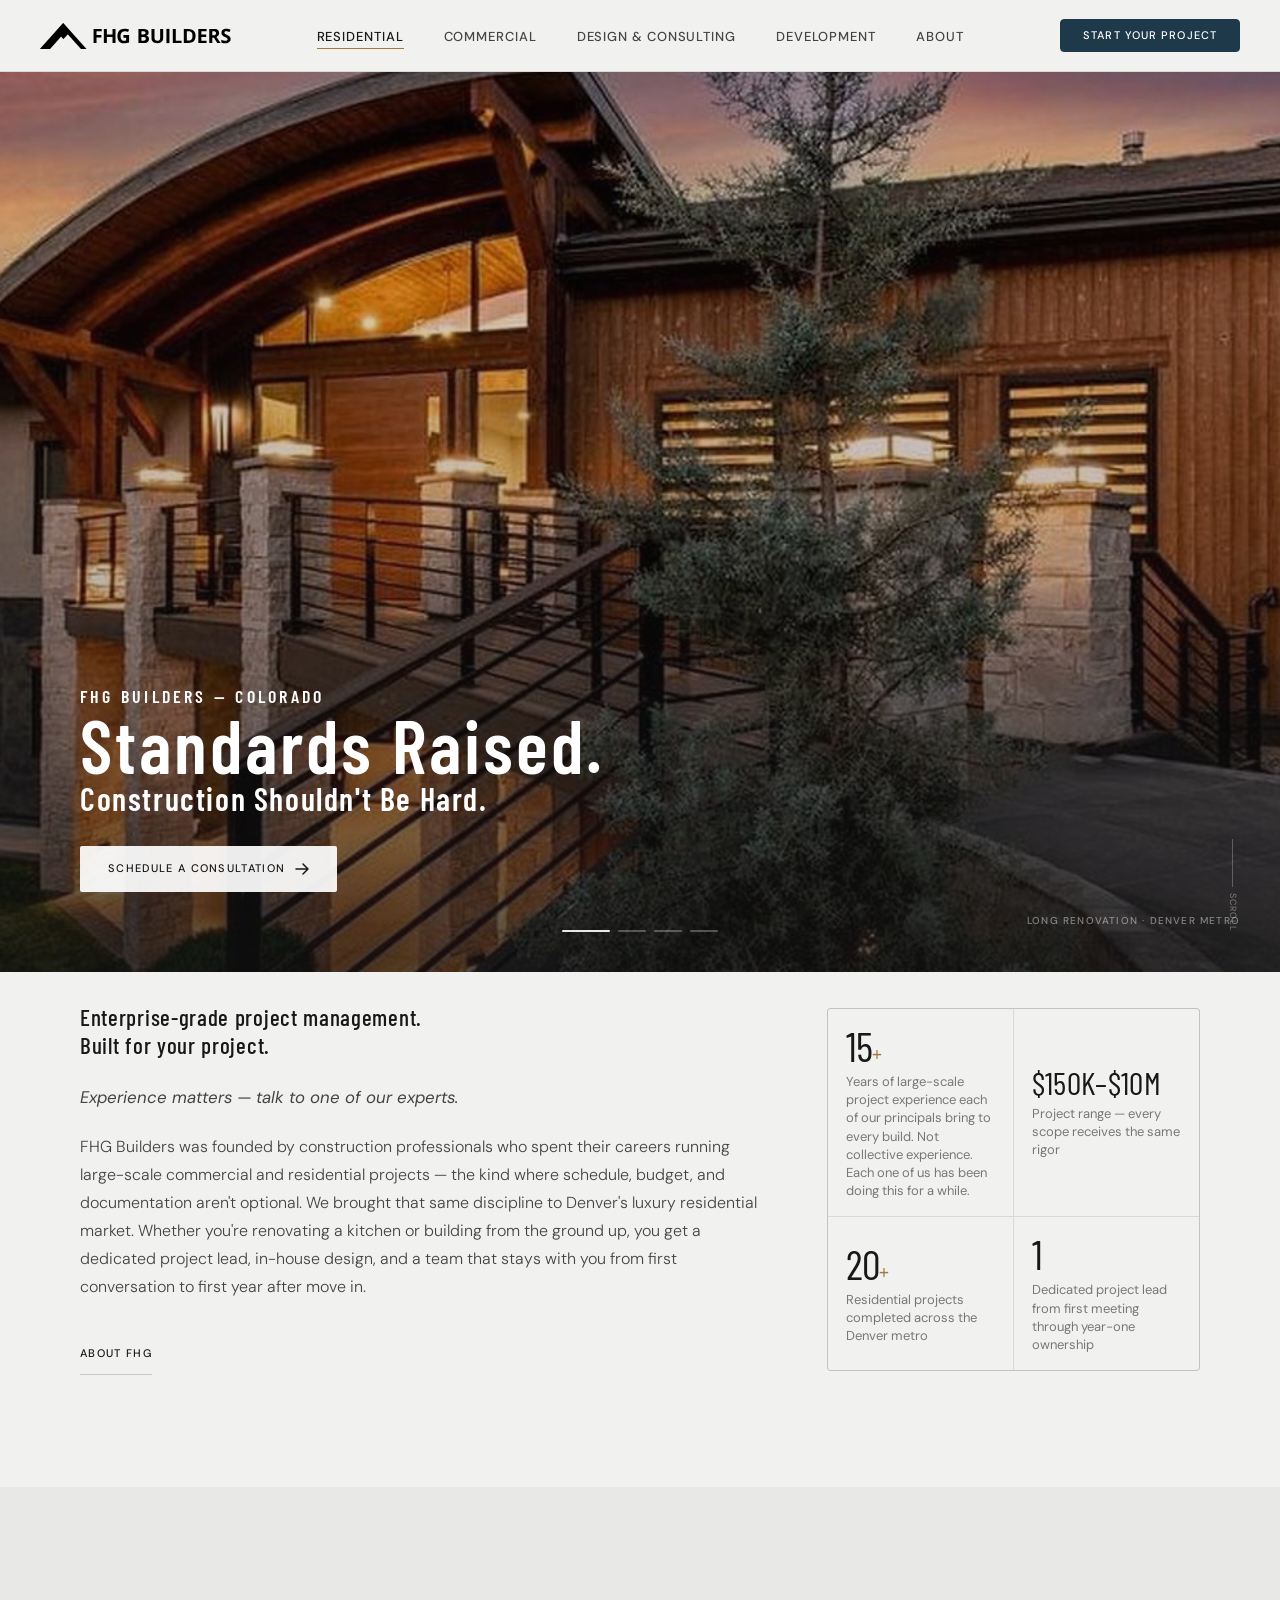
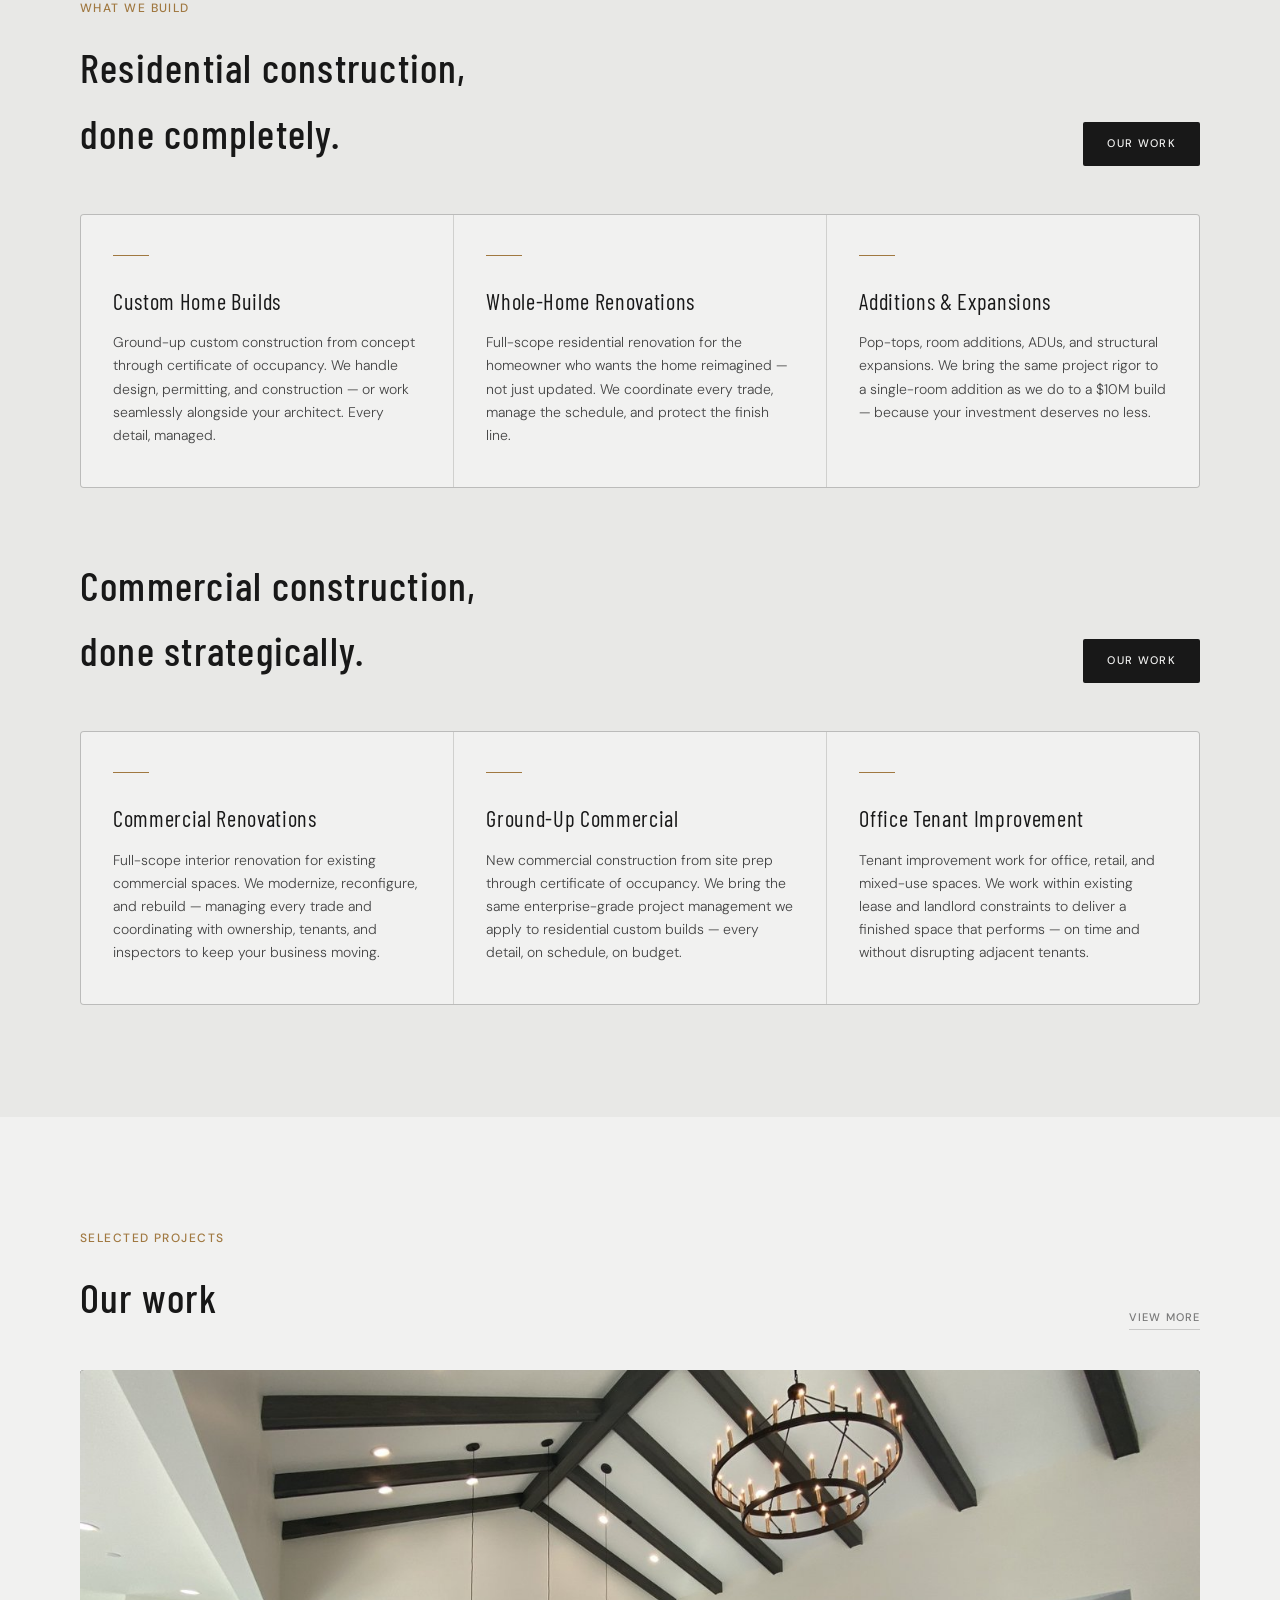
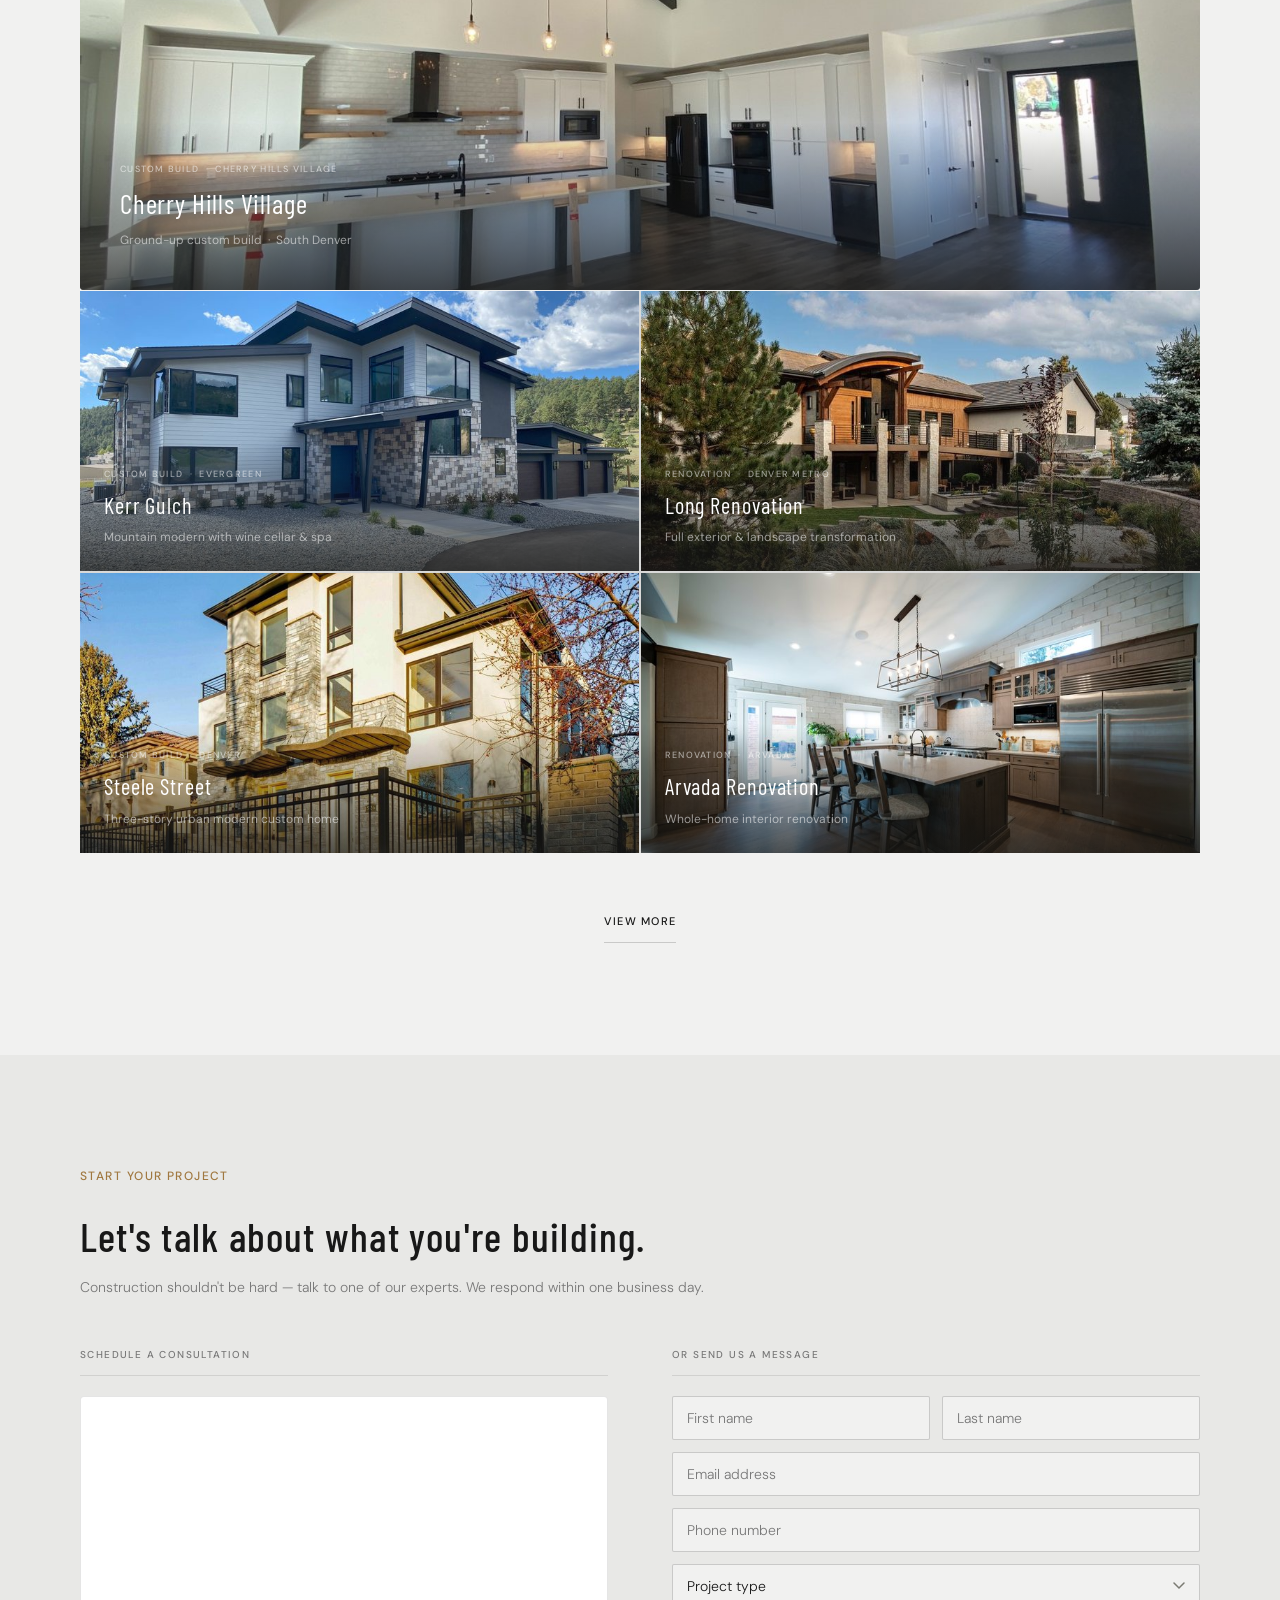
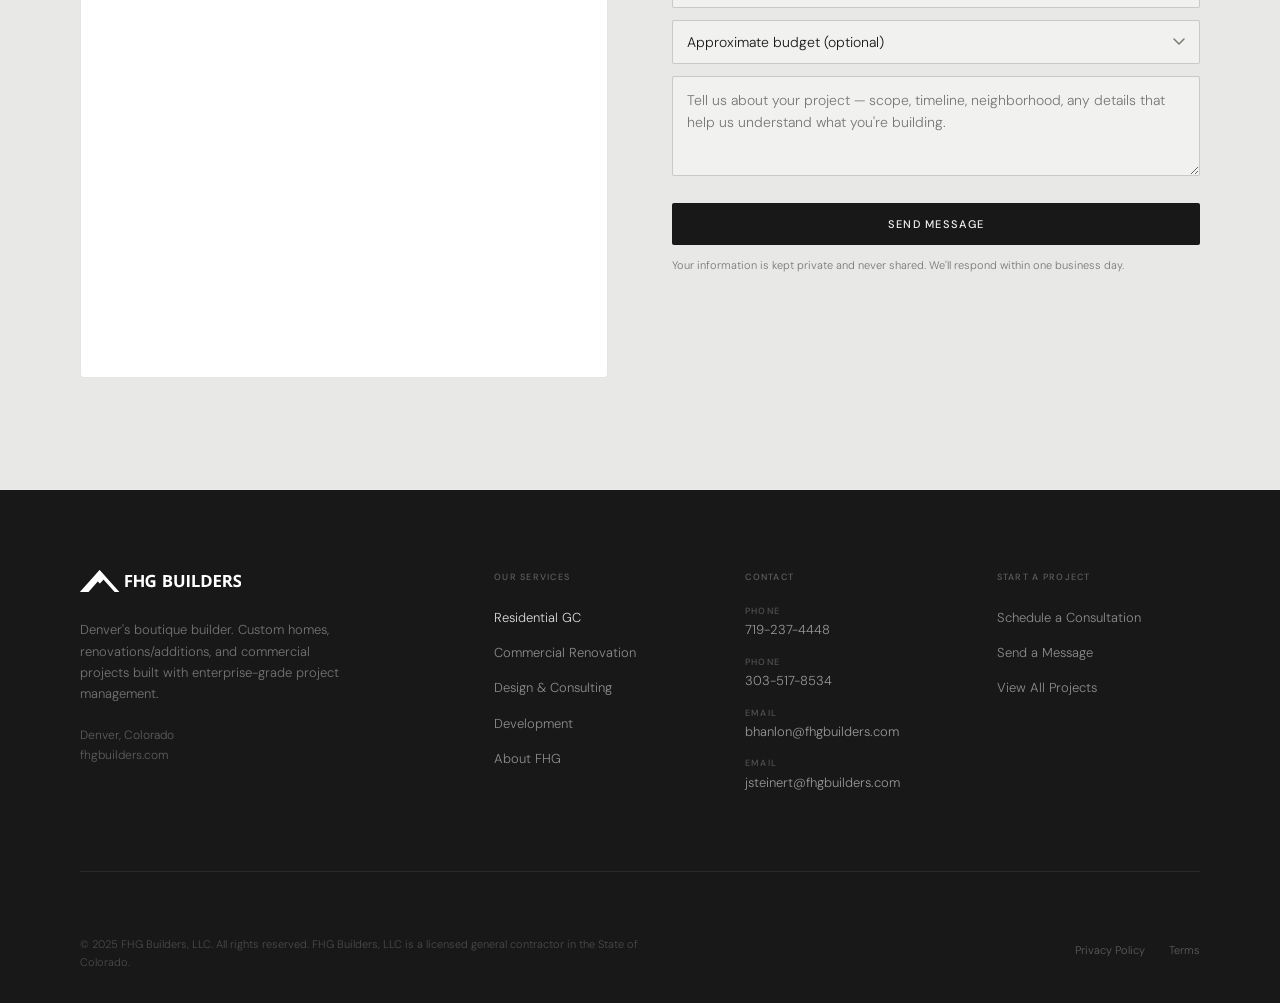
==== index.html @ d8b24601 "Update Home page" ====
<!DOCTYPE html>
<html lang="en">
<head>
<meta charset="UTF-8">
<meta name="viewport" content="width=device-width, initial-scale=1.0">
<title>Residential Construction — FHG Builders | Denver Custom Homes & Renovations</title>
<meta name="description" content="Denver's luxury custom home builder and renovation contractor. FHG Builders delivers enterprise-grade project management on every residential project, from $150K renovations to $10M custom builds.">
<link rel="preconnect" href="https://fonts.googleapis.com">
<link rel="preconnect" href="https://fonts.gstatic.com" crossorigin>
<link href="https://fonts.googleapis.com/css2?family=Barlow+Condensed:wght@300;400;500;600&family=DM+Sans:ital,wght@0,300;0,400;0,500;1,300&display=swap" rel="stylesheet">

<link rel="stylesheet" href="css/main.css">
</head>
<body>

<!-- ============================================================
     NAV
     ============================================================ -->
<nav class="nav" id="main-nav">
  <div class="nav-inner">
    <a href="/" class="nav-logo" aria-label="FHG Builders — Home">
      <svg xmlns="http://www.w3.org/2000/svg" viewBox="0 0 701.27 95.66" aria-hidden="true">
        <g>
          <path d="M207.99,74.02h-10.93V21.64h30.02v9.1h-19.1v13.51h17.77v9.06h-17.77v20.71Z"/>
          <path d="M277.85,74.02h-11.07v-22.61h-20.74v22.61h-11.11V21.64h11.11v20.53h20.74v-20.53h11.07v52.38Z"/>
          <path d="M307.02,44.6h20.78v27.16c-2.75.91-5.6,1.63-8.56,2.17s-6.32.81-10.07.81c-5.21,0-9.63-1.03-13.26-3.08s-6.39-5.09-8.28-9.1-2.83-8.95-2.83-14.8c0-5.49,1.06-10.25,3.17-14.26s5.21-7.12,9.28-9.32,9.05-3.3,14.92-3.3c2.77,0,5.51.3,8.2.9s5.15,1.37,7.34,2.33l-3.69,8.89c-1.6-.81-3.43-1.49-5.48-2.04s-4.2-.82-6.45-.82c-3.22,0-6.03.74-8.4,2.22s-4.22,3.55-5.52,6.22-1.95,5.8-1.95,9.4c0,3.42.47,6.44,1.4,9.08s2.4,4.71,4.41,6.2,4.62,2.24,7.85,2.24c1.58,0,2.91-.08,3.99-.23s2.11-.32,3.06-.48v-10.93h-9.92v-9.24Z"/>
          <path d="M362.15,21.64h16.3c6.97,0,12.25.98,15.84,2.94s5.37,5.4,5.37,10.32c0,1.98-.32,3.77-.95,5.37s-1.55,2.91-2.74,3.94-2.65,1.7-4.37,2.01v.36c1.74.36,3.32.97,4.73,1.85s2.54,2.14,3.39,3.8,1.27,3.86,1.27,6.61c0,3.18-.78,5.9-2.33,8.17s-3.77,4.01-6.65,5.21-6.3,1.81-10.26,1.81h-19.6V21.64ZM373.26,42.38h6.45c3.22,0,5.46-.51,6.7-1.52s1.86-2.51,1.86-4.5-.73-3.45-2.2-4.32-3.79-1.31-6.97-1.31h-5.84v11.64ZM373.26,51.2v13.65h7.24c3.34,0,5.67-.64,6.99-1.93s1.97-3.02,1.97-5.2c0-1.29-.29-2.42-.86-3.4s-1.53-1.74-2.88-2.29-3.21-.82-5.57-.82h-6.88Z"/>
          <path d="M453.21,21.64v33.89c0,3.61-.79,6.86-2.38,9.76s-3.99,5.2-7.2,6.9-7.26,2.54-12.13,2.54c-6.93,0-12.21-1.77-15.84-5.3-3.63-3.54-5.45-8.22-5.45-14.04V21.64h11.07v32.07c0,4.32.88,7.36,2.65,9.1s4.38,2.62,7.85,2.62c2.44,0,4.41-.42,5.93-1.25s2.63-2.13,3.35-3.87,1.07-3.97,1.07-6.66v-31.99h11.07Z"/>
          <path d="M465.15,74.02V21.64h11.11v52.38h-11.11Z"/>
          <path d="M488.57,74.02V21.64h11.11v43.21h21.25v9.17h-32.35Z"/>
          <path d="M572.6,47.33c0,5.9-1.13,10.83-3.39,14.78-2.26,3.95-5.52,6.93-9.8,8.92s-9.42,2.99-15.44,2.99h-14.83V21.64h16.45c5.49,0,10.26.97,14.3,2.92s7.17,4.82,9.39,8.63,3.33,8.52,3.33,14.13ZM561.06,47.61c0-3.87-.57-7.05-1.7-9.55s-2.81-4.34-5.02-5.54-4.94-1.79-8.19-1.79h-5.91v34.11h4.77c5.42,0,9.45-1.45,12.09-4.34s3.96-7.19,3.96-12.9Z"/>
          <path d="M612.74,74.02h-30.17V21.64h30.17v9.1h-19.06v11.5h17.74v9.1h-17.74v13.51h19.06v9.17Z"/>
          <path d="M638.05,21.64c4.75,0,8.68.57,11.77,1.72s5.39,2.88,6.9,5.2,2.26,5.24,2.26,8.78c0,2.39-.45,4.48-1.36,6.27s-2.1,3.31-3.58,4.55-3.08,2.26-4.8,3.05l15.41,22.82h-12.33l-12.5-20.1h-5.91v20.1h-11.11V21.64h15.26ZM637.26,30.74h-3.37v14.15h3.58c3.68,0,6.31-.62,7.9-1.85s2.38-3.04,2.38-5.43-.85-4.25-2.56-5.3-4.35-1.58-7.94-1.58Z"/>
          <path d="M701.27,59.47c0,3.11-.75,5.8-2.26,8.1s-3.7,4.06-6.57,5.3-6.37,1.86-10.48,1.86c-1.82,0-3.59-.12-5.32-.36s-3.39-.59-4.98-1.06-3.1-1.04-4.53-1.74v-10.32c2.48,1.1,5.06,2.09,7.74,2.97s5.33,1.33,7.95,1.33c1.82,0,3.28-.24,4.39-.72s1.92-1.13,2.42-1.97.75-1.79.75-2.87c0-1.31-.44-2.44-1.33-3.37s-2.1-1.8-3.64-2.62-3.28-1.68-5.21-2.62c-1.22-.57-2.54-1.27-3.98-2.1s-2.79-1.83-4.08-3.03-2.35-2.65-3.17-4.35-1.24-3.76-1.24-6.14c0-3.13.72-5.8,2.15-8.03s3.48-3.92,6.14-5.11,5.81-1.77,9.44-1.77c2.72,0,5.32.32,7.79.95s5.06,1.55,7.76,2.74l-3.58,8.63c-2.41-.98-4.57-1.74-6.48-2.28s-3.86-.81-5.84-.81c-1.39,0-2.57.22-3.55.66s-1.72,1.06-2.22,1.86-.75,1.73-.75,2.78c0,1.24.36,2.29,1.09,3.13s1.83,1.67,3.3,2.45,3.3,1.71,5.5,2.76c2.68,1.27,4.96,2.59,6.86,3.96s3.36,2.99,4.39,4.84,1.54,4.15,1.54,6.9Z"/>
        </g>
        <path d="M42.28,47.68L84.84.2c.24-.27.67-.27.91,0l42.57,47.47,42.1,46.95c.36.4.07,1.03-.46,1.03h-18.36c-.36,0-.71-.15-.95-.43l-47.84-53.35c-.24-.27-.67-.27-.92,0l-15.37,17.14c-.21.24-.59.24-.8,0l-7.62-8.5c-.24-.27-.67-.27-.92,0l-40.09,44.71c-.24.27-.59.43-.95.43H.61c-.52,0-.8-.62-.45-1.01l42.12-46.97Z"/>
      </svg>
    </a>

    <ul class="nav-links" id="nav-links">
      <li><a href="/residential" class="active">Residential</a></li>
      <li><a href="/commercial">Commercial</a></li>
      <li><a href="/design-consulting">Design & Consulting</a></li>
      <li><a href="/development">Development</a></li>
      <li><a href="/about">About</a></li>
    </ul>

    <a href="#inquiry" class="nav-cta">Start Your Project</a>

    <button class="nav-toggle" id="nav-toggle" aria-label="Open menu" aria-expanded="false">
      <span></span>
      <span></span>
      <span></span>
    </button>
  </div>
</nav>


<section class="hero" aria-label="FHG Builders — Featured Projects">
  <div class="hero-slides">
      <div class="hero-slide active" data-index="0">
        <img src="images/hero/hero-long.jpg" alt="Long Renovation · Denver Metro" loading="eager">
        <div class="hero-gradient"></div>
      </div>
      <div class="hero-slide " data-index="1">
        <img src="images/hero/hero-steele.jpg" alt="Steele Street · Denver" loading="lazy">
        <div class="hero-gradient"></div>
      </div>
      <div class="hero-slide " data-index="2">
        <img src="images/hero/hero-kerr.jpg" alt="Kerr Gulch · Evergreen" loading="lazy">
        <div class="hero-gradient"></div>
      </div>
      <div class="hero-slide " data-index="3">
        <img src="images/hero/hero-cherry.jpg" alt="Cherry Hills Village · South Denver" loading="lazy">
        <div class="hero-gradient"></div>
      </div>
  </div>

  <!-- Slide content — stays fixed over changing slides -->
  <div class="hero-content">
    <div class="hero-content-inner">
      <h1 style="line-height:1.0;">
        <span style="display:block; font-size:clamp(0.95rem, 1.4vw, 1.2rem); font-weight:600; letter-spacing:0.18em; color:#ffffff; margin-bottom:0.15em;">FHG BUILDERS — COLORADO</span>
        <span style="display:block;">Standards Raised.</span>
        <span style="display:block; font-weight:600; font-size:clamp(1.5rem, 2.5vw, 2.3rem); letter-spacing:0.05em; color:#ffffff;">Construction Shouldn't Be Hard.</span>
      </h1>
      <a href="#inquiry" class="hero-cta">
        Schedule a Consultation
        <svg viewBox="0 0 14 14" fill="none" xmlns="http://www.w3.org/2000/svg" aria-hidden="true">
          <path d="M1 7h12M8 2l5 5-5 5" stroke="currentColor" stroke-width="1.5" stroke-linecap="round" stroke-linejoin="round"/>
        </svg>
      </a>
    </div>
  </div>

  <!-- Slide indicators -->
  <div class="hero-indicators" aria-label="Slide navigation">
    <button class="hero-ind active" data-slide="0" aria-label="Long Renovation"></button>
    <button class="hero-ind" data-slide="1" aria-label="Steele Street"></button>
    <button class="hero-ind" data-slide="2" aria-label="Kerr Gulch"></button>
    <button class="hero-ind" data-slide="3" aria-label="Cherry Hills Village"></button>
  </div>

  <!-- Project label -->
  <div class="hero-proj-label" id="hero-proj-label">Long Renovation · Denver Metro</div>

  <div class="hero-scroll" aria-hidden="true">
    <div class="hero-scroll-line"></div>
    <span>Scroll</span>
  </div>
</section>

<!-- Mobile-only tagline block — hidden on desktop via CSS -->
<div class="hero-mobile-tagline">
  <h2>
    <span>FHG Builders — Colorado</span>
    Standards Raised.
  </h2>
  <h2 class="hero-mobile-tagline-sub">Construction shouldn't be hard.</h2>
  <a href="#inquiry">Schedule a Consultation</a>
</div>


<!-- ============================================================
     §2 BRAND STATEMENT
     ============================================================ -->
<section class="brand-statement">
  <div class="container">
    <div class="brand-statement-grid">
      <div>
        <h2 class="fade-up" style="margin-top:0;">Enterprise-grade project management.<br>Built for your project.</h2>
        <p class="fade-up fade-up-delay-1" style="font-size:1.05rem; font-weight:400; color:var(--c-text-mid); margin-bottom:1.25rem; font-style:italic;">Experience matters — talk to one of our experts.</p>
        <p class="fade-up fade-up-delay-2">FHG Builders was founded by construction professionals who spent their careers running large-scale commercial and residential projects — the kind where schedule, budget, and documentation aren't optional. We brought that same discipline to Denver's luxury residential market. Whether you're renovating a kitchen or building from the ground up, you get a dedicated project lead, in-house design, and a team that stays with you from first conversation to first year after move in.</p>
        <div class="brand-btns fade-up fade-up-delay-3">
          <a href="/about" class="btn-ghost">About FHG</a>
        </div>
      </div>
      <div class="fade-up fade-up-delay-2">
        <div class="stats-grid">
          <div class="stat-tile">
            <div class="stat-number">15<span>+</span></div>
            <div class="stat-label">Years of large-scale project experience each of our principals bring to every build. Not collective experience. Each one of us has been doing this for a while.</div>
          </div>
          <div class="stat-tile">
            <div class="stat-number" style="font-size:2rem; letter-spacing:0.01em;">$150K–$10M</div>
            <div class="stat-label">Project range — every scope receives the same rigor</div>
          </div>
          <div class="stat-tile">
            <div class="stat-number">20<span>+</span></div>
            <div class="stat-label">Residential projects completed across the Denver metro</div>
          </div>
          <div class="stat-tile">
            <div class="stat-number">1</div>
            <div class="stat-label">Dedicated project lead from first meeting through year-one ownership</div>
          </div>
        </div>
      </div>
    </div>
  </div>
</section>


<!-- ============================================================
     §3 SERVICES
     ============================================================ -->
<section class="services">
  <div class="container">
    <div class="services-header">
      <div>
        <span class="label-tag fade-up">What we build</span>
        <h2 class="fade-up fade-up-delay-1">Residential construction,<br>done completely.</h2>
      </div>
      <a href="portfolio.html" class="btn-primary fade-up">Our Work</a>
    </div>
    <div class="services-grid">
      <div class="service-card fade-up">
        <div class="service-icon"></div>
        <h3>Custom Home Builds</h3>
        <p>Ground-up custom construction from concept through certificate of occupancy. We handle design, permitting, and construction — or work seamlessly alongside your architect. Every detail, managed.</p>
      </div>
      <div class="service-card fade-up fade-up-delay-1">
        <div class="service-icon"></div>
        <h3>Whole-Home Renovations</h3>
        <p>Full-scope residential renovation for the homeowner who wants the home reimagined — not just updated. We coordinate every trade, manage the schedule, and protect the finish line.</p>
      </div>
      <div class="service-card fade-up fade-up-delay-2">
        <div class="service-icon"></div>
        <h3>Additions &amp; Expansions</h3>
        <p>Pop-tops, room additions, ADUs, and structural expansions. We bring the same project rigor to a single-room addition as we do to a $10M build — because your investment deserves no less.</p>
      </div>
    </div>

    <!-- Commercial Services -->
    <div class="services-header" style="margin-top: 4rem;">
      <div>
        <h2 class="fade-up fade-up-delay-1">Commercial construction,<br>done strategically.</h2>
      </div>
      <a href="portfolio.html" class="btn-primary fade-up">Our Work</a>
    </div>
    <div class="services-grid">
      <div class="service-card fade-up">
        <div class="service-icon"></div>
        <h3>Commercial Renovations</h3>
        <p>Full-scope interior renovation for existing commercial spaces. We modernize, reconfigure, and rebuild — managing every trade and coordinating with ownership, tenants, and inspectors to keep your business moving.</p>
      </div>
      <div class="service-card fade-up fade-up-delay-1">
        <div class="service-icon"></div>
        <h3>Ground-Up Commercial</h3>
        <p>New commercial construction from site prep through certificate of occupancy. We bring the same enterprise-grade project management we apply to residential custom builds — every detail, on schedule, on budget.</p>
      </div>
      <div class="service-card fade-up fade-up-delay-2">
        <div class="service-icon"></div>
        <h3>Office Tenant Improvement</h3>
        <p>Tenant improvement work for office, retail, and mixed-use spaces. We work within existing lease and landlord constraints to deliver a finished space that performs — on time and without disrupting adjacent tenants.</p>
      </div>
    </div>
  </div>
</section>


<!-- ============================================================
     §4 PORTFOLIO
     ============================================================ -->
<section class="portfolio" id="portfolio">
  <div class="container">
    <div class="portfolio-header">
      <div>
        <span class="label-tag fade-up">Selected projects</span>
        <h2 class="fade-up fade-up-delay-1">Our work</h2>
      </div>
      <a href="portfolio.html" class="btn-link fade-up">View More</a>
    </div>

    <!-- Hero project: Cherry Hills Village -->
    <div class="portfolio-hero fade-up" role="img" aria-label="Cherry Hills Village — Custom Build">
      <div class="proj-img-bg">
        <img src="images/residential/portfolio-hero-cherry.jpg" alt="Cherry Hills Village — open kitchen">
      </div>
      <div class="proj-overlay"></div>
      <div class="proj-info">
        <div class="proj-label">Custom Build &nbsp;·&nbsp; Cherry Hills Village</div>
        <div class="proj-name">Cherry Hills Village</div>
        <div class="proj-sub">Ground-up custom build &nbsp;·&nbsp; South Denver</div>
      </div>
    </div>

    <!-- 4-up grid -->
    <div class="portfolio-grid">
      <div class="portfolio-grid-item fade-up" role="img" aria-label="Kerr Gulch — Custom Build">
        <div class="proj-img-bg">
          <img src="images/residential/cover-kerr.jpg" alt="Kerr Gulch — mountain modern">
        </div>
        <div class="proj-overlay"></div>
        <div class="proj-info">
          <div class="proj-label">Custom Build &nbsp;·&nbsp; Evergreen</div>
          <div class="proj-name">Kerr Gulch</div>
          <div class="proj-sub">Mountain modern with wine cellar &amp; spa</div>
        </div>
      </div>

      <div class="portfolio-grid-item fade-up fade-up-delay-1" role="img" aria-label="Long Renovation">
        <div class="proj-img-bg">
          <img src="images/residential/cover-long.jpg" alt="Long Renovation — timber and stone exterior">
        </div>
        <div class="proj-overlay"></div>
        <div class="proj-info">
          <div class="proj-label">Renovation &nbsp;·&nbsp; Denver Metro</div>
          <div class="proj-name">Long Renovation</div>
          <div class="proj-sub">Full exterior &amp; landscape transformation</div>
        </div>
      </div>

      <div class="portfolio-grid-item fade-up fade-up-delay-2" role="img" aria-label="Steele Street — Custom Build">
        <div class="proj-img-bg">
          <img src="images/residential/cover-steele.jpg" alt="Steele Street — three-story urban modern">
        </div>
        <div class="proj-overlay"></div>
        <div class="proj-info">
          <div class="proj-label">Custom Build &nbsp;·&nbsp; Denver</div>
          <div class="proj-name">Steele Street</div>
          <div class="proj-sub">Three-story urban modern custom home</div>
        </div>
      </div>

      <div class="portfolio-grid-item fade-up fade-up-delay-3" role="img" aria-label="Arvada Renovation">
        <div class="proj-img-bg">
          <img src="images/residential/cover-arvada.jpg" alt="Arvada Renovation — full home interior">
        </div>
        <div class="proj-overlay"></div>
        <div class="proj-info">
          <div class="proj-label">Renovation &nbsp;·&nbsp; Arvada</div>
          <div class="proj-name">Arvada Renovation</div>
          <div class="proj-sub">Whole-home interior renovation</div>
        </div>
      </div>
    </div>

    <div class="portfolio-view-all fade-up">
      <a href="portfolio.html" class="btn-ghost">View More</a>
    </div>
  </div>
</section>


<!-- Process section removed — reserved for Residential page -->


<!-- ============================================================
     §6 TESTIMONIAL
     ============================================================ -->
<!-- Testimonial removed — to be re-added when real quotes available -->


<!-- ============================================================
     §7 INQUIRY
     ============================================================ -->
<section class="inquiry" id="inquiry">
  <div class="container">
    <span class="label-tag fade-up">Start your project</span>
    <h2 class="fade-up fade-up-delay-1">Let's talk about what you're building.</h2>
    <p class="inquiry-sub fade-up fade-up-delay-2">Construction shouldn't be hard — talk to one of our experts. We respond within one business day.</p>

    <div class="inquiry-grid">
      <!-- Calendly -->
      <div class="fade-up">
        <span class="inquiry-col-label">Schedule a consultation</span>
        <div class="calendly-wrap">
          <!-- Calendly inline widget -->
          <div class="calendly-inline-widget"
               data-url="https://calendly.com/bhanlon-fhgbuilders/consultation?hide_gdpr_banner=1&primary_color=1a1a18"
               style="min-width:100%;height:580px;">
          </div>
          <script type="text/javascript" src="https://assets.calendly.com/assets/external/widget.js" async></script>
        </div>
      </div>

      <!-- Contact form -->
      <div class="fade-up fade-up-delay-1">
        <span class="inquiry-col-label">Or send us a message</span>
        <form id="inquiry-form" novalidate>
          <div class="form-row">
            <input type="text" name="first_name" placeholder="First name" required autocomplete="given-name">
            <input type="text" name="last_name" placeholder="Last name" required autocomplete="family-name">
          </div>
          <div class="form-group">
            <input type="email" name="email" placeholder="Email address" required autocomplete="email">
          </div>
          <div class="form-group">
            <input type="tel" name="phone" placeholder="Phone number" autocomplete="tel">
          </div>
          <div class="form-group">
            <select name="project_type" required>
              <option value="" disabled selected>Project type</option>
              <option value="custom_build">Custom Home Build</option>
              <option value="whole_home_reno">Whole-Home Renovation</option>
              <option value="addition">Addition or Expansion</option>
              <option value="kitchen_bath">Kitchen or Bath Renovation</option>
              <option value="not_sure">Not Sure Yet</option>
            </select>
          </div>
          <div class="form-group">
            <select name="budget_range">
              <option value="" disabled selected>Approximate budget (optional)</option>
              <option value="150_500">$150K – $500K</option>
              <option value="500_1m">$500K – $1M</option>
              <option value="1m_3m">$1M – $3M</option>
              <option value="3m_plus">$3M+</option>
            </select>
          </div>
          <div class="form-group">
            <textarea name="message" placeholder="Tell us about your project — scope, timeline, neighborhood, any details that help us understand what you're building."></textarea>
          </div>
          <button type="submit" class="btn-submit">Send Message</button>
          <p class="form-privacy">Your information is kept private and never shared. We'll respond within one business day.</p>
        </form>
      </div>
    </div>
  </div>
</section>


<!-- ============================================================
     FOOTER
     ============================================================ -->
<footer class="footer">
  <div class="container">
    <div class="footer-grid">

      <!-- Brand col -->
      <div class="footer-brand">
        <svg xmlns="http://www.w3.org/2000/svg" viewBox="0 0 701.27 95.66" aria-label="FHG Builders">
          <defs><style>.cls-1{fill:#fff;}</style></defs>
          <g>
            <path class="cls-1" d="M207.99,74.02h-10.93V21.64h30.02v9.1h-19.1v13.51h17.77v9.06h-17.77v20.71Z"/>
            <path class="cls-1" d="M277.85,74.02h-11.07v-22.61h-20.74v22.61h-11.11V21.64h11.11v20.53h20.74v-20.53h11.07v52.38Z"/>
            <path class="cls-1" d="M307.02,44.6h20.78v27.16c-2.75.91-5.6,1.63-8.56,2.17s-6.32.81-10.07.81c-5.21,0-9.63-1.03-13.26-3.08s-6.39-5.09-8.28-9.1-2.83-8.95-2.83-14.8c0-5.49,1.06-10.25,3.17-14.26s5.21-7.12,9.28-9.32,9.05-3.3,14.92-3.3c2.77,0,5.51.3,8.2.9s5.15,1.37,7.34,2.33l-3.69,8.89c-1.6-.81-3.43-1.49-5.48-2.04s-4.2-.82-6.45-.82c-3.22,0-6.03.74-8.4,2.22s-4.22,3.55-5.52,6.22-1.95,5.8-1.95,9.4c0,3.42.47,6.44,1.4,9.08s2.4,4.71,4.41,6.2,4.62,2.24,7.85,2.24c1.58,0,2.91-.08,3.99-.23s2.11-.32,3.06-.48v-10.93h-9.92v-9.24Z"/>
            <path class="cls-1" d="M362.15,21.64h16.3c6.97,0,12.25.98,15.84,2.94s5.37,5.4,5.37,10.32c0,1.98-.32,3.77-.95,5.37s-1.55,2.91-2.74,3.94-2.65,1.7-4.37,2.01v.36c1.74.36,3.32.97,4.73,1.85s2.54,2.14,3.39,3.8,1.27,3.86,1.27,6.61c0,3.18-.78,5.9-2.33,8.17s-3.77,4.01-6.65,5.21-6.3,1.81-10.26,1.81h-19.6V21.64ZM373.26,42.38h6.45c3.22,0,5.46-.51,6.7-1.52s1.86-2.51,1.86-4.5-.73-3.45-2.2-4.32-3.79-1.31-6.97-1.31h-5.84v11.64ZM373.26,51.2v13.65h7.24c3.34,0,5.67-.64,6.99-1.93s1.97-3.02,1.97-5.2c0-1.29-.29-2.42-.86-3.4s-1.53-1.74-2.88-2.29-3.21-.82-5.57-.82h-6.88Z"/>
            <path class="cls-1" d="M453.21,21.64v33.89c0,3.61-.79,6.86-2.38,9.76s-3.99,5.2-7.2,6.9-7.26,2.54-12.13,2.54c-6.93,0-12.21-1.77-15.84-5.3s-5.45-8.22-5.45-14.04V21.64h11.07v32.07c0,4.32.88,7.36,2.65,9.1s4.38,2.62,7.85,2.62c2.44,0,4.41-.42,5.93-1.25s2.63-2.13,3.35-3.87,1.07-3.97,1.07-6.66v-31.99h11.07Z"/>
            <path class="cls-1" d="M465.15,74.02V21.64h11.11v52.38h-11.11Z"/>
            <path class="cls-1" d="M488.57,74.02V21.64h11.11v43.21h21.25v9.17h-32.35Z"/>
            <path class="cls-1" d="M572.6,47.33c0,5.9-1.13,10.83-3.39,14.78s-5.52,6.93-9.8,8.92-9.42,2.99-15.44,2.99h-14.83V21.64h16.45c5.49,0,10.26.97,14.3,2.92s7.17,4.82,9.39,8.63,3.33,8.52,3.33,14.13ZM561.06,47.61c0-3.87-.57-7.05-1.7-9.55s-2.81-4.34-5.02-5.54-4.94-1.79-8.19-1.79h-5.91v34.11h4.77c5.42,0,9.45-1.45,12.09-4.34,2.64-2.89,3.96-7.19,3.96-12.9Z"/>
            <path class="cls-1" d="M612.74,74.02h-30.17V21.64h30.17v9.1h-19.06v11.5h17.74v9.1h-17.74v13.51h19.06v9.17Z"/>
            <path class="cls-1" d="M638.05,21.64c4.75,0,8.68.57,11.77,1.72s5.39,2.88,6.9,5.2,2.26,5.24,2.26,8.78c0,2.39-.45,4.48-1.36,6.27s-2.1,3.31-3.58,4.55-3.08,2.26-4.8,3.05l15.41,22.82h-12.33l-12.5-20.1h-5.91v20.1h-11.11V21.64h15.26ZM637.26,30.74h-3.37v14.15h3.58c3.68,0,6.31-.62,7.9-1.85s2.38-3.04,2.38-5.43-.85-4.25-2.56-5.3-4.35-1.58-7.94-1.58Z"/>
            <path class="cls-1" d="M701.27,59.47c0,3.11-.75,5.8-2.26,8.1s-3.7,4.06-6.57,5.3-6.37,1.86-10.48,1.86c-1.82,0-3.59-.12-5.32-.36s-3.39-.59-4.98-1.06-3.1-1.04-4.53-1.74v-10.32c2.48,1.1,5.06,2.09,7.74,2.97s5.33,1.33,7.95,1.33c1.82,0,3.28-.24,4.39-.72s1.92-1.13,2.42-1.97.75-1.79.75-2.87c0-1.31-.44-2.44-1.33-3.37s-2.1-1.8-3.64-2.62-3.28-1.68-5.21-2.62c-1.22-.57-2.54-1.27-3.98-2.1s-2.79-1.83-4.08-3.03-2.35-2.65-3.17-4.35-1.24-3.76-1.24-6.14c0-3.13.72-5.8,2.15-8.03s3.48-3.92,6.14-5.11,5.81-1.77,9.44-1.77c2.72,0,5.32.32,7.79.95s5.06,1.55,7.76,2.74l-3.58,8.63c-2.41-.98-4.57-1.74-6.48-2.28s-3.86-.81-5.84-.81c-1.39,0-2.57.22-3.55.66s-1.72,1.06-2.22,1.86-.75,1.73-.75,2.78c0,1.24.36,2.29,1.09,3.13s1.83,1.67,3.3,2.45,3.3,1.71,5.5,2.76c2.68,1.27,4.96,2.59,6.86,3.96s3.36,2.99,4.39,4.84,1.54,4.15,1.54,6.9Z"/>
          </g>
          <path class="cls-1" d="M42.28,47.68L84.84.2c.24-.27.67-.27.91,0l42.57,47.47,42.1,46.95c.36.4.07,1.03-.46,1.03h-18.36c-.36,0-.71-.15-.95-.43l-47.84-53.35c-.24-.27-.67-.27-.92,0l-15.37,17.14c-.21.24-.59.24-.8,0l-7.62-8.5c-.24-.27-.67-.27-.92,0l-40.09,44.71c-.24.27-.59.43-.95.43H.61c-.52,0-.8-.62-.45-1.01l42.12-46.97Z"/>
        </svg>
        <p>Denver's boutique builder. Custom homes, renovations/additions, and commercial projects built with enterprise-grade project management.</p>
        <address class="footer-address">
          Denver, Colorado<br>
          fhgbuilders.com
        </address>
      </div>

      <!-- Business lines -->
      <div class="footer-col">
        <h4>Our Services</h4>
        <ul>
          <li><a href="/residential" class="active-link">Residential GC</a></li>
          <li><a href="/commercial">Commercial Renovation</a></li>
          <li><a href="/design-consulting">Design &amp; Consulting</a></li>
          <li><a href="/development">Development</a></li>
          <li><a href="/about">About FHG</a></li>
        </ul>
      </div>

      <!-- Contact -->
      <div class="footer-col">
        <h4>Contact</h4>
        <div class="footer-contact-item">
          <span class="contact-type">Phone</span>
          <a href="tel:7192374448">719-237-4448</a>
        </div>
        <div class="footer-contact-item">
          <span class="contact-type">Phone</span>
          <a href="tel:3035178534">303-517-8534</a>
        </div>
        <div class="footer-contact-item">
          <span class="contact-type">Email</span>
          <a href="mailto:bhanlon@fhgbuilders.com">bhanlon@fhgbuilders.com</a>
        </div>
        <div class="footer-contact-item">
          <span class="contact-type">Email</span>
          <a href="mailto:jsteinert@fhgbuilders.com">jsteinert@fhgbuilders.com</a>
        </div>
      </div>

      <!-- Start a project -->
      <div class="footer-col">
        <h4>Start a Project</h4>
        <ul>
          <li><a href="https://calendly.com/bhanlon-fhgbuilders/consultation" target="_blank" rel="noopener">Schedule a Consultation</a></li>
          <li><a href="#inquiry">Send a Message</a></li>
          <li><a href="portfolio.html">View All Projects</a></li>
        </ul>
      </div>

    </div>

    <!-- Footer base -->
    <div class="footer-base">
      <p class="footer-legal">
        © 2025 FHG Builders, LLC. All rights reserved. FHG Builders, LLC is a licensed general contractor in the State of Colorado.
      </p>
      <ul class="footer-links">
        <li><a href="/privacy">Privacy Policy</a></li>
        <li><a href="/terms">Terms</a></li>
      </ul>
    </div>
  </div>
</footer>


<!-- ============================================================
     JAVASCRIPT
     ============================================================ -->
<script src="js/main.js"></script>

</body>
</html>
---- css/main.css ----
/* FHG Builders — Main Stylesheet
   Version: 1.0 | May 2025
   ============================================================ */


/* ============================================================
   DESIGN TOKENS — FHG Builders
   ============================================================ */
:root {
  /* Colors */
  --c-bg:         #F1F1F0;   /* cool off-white — primary background */
  --c-bg-alt:     #E8E8E6;   /* cool light gray — alternate sections */
  --c-dark:       #181818;   /* near-black — dark sections, footer */
  --c-dark-2:     #222222;   /* slightly lighter dark */
  --c-text:       #181818;   /* primary text */
  --c-text-mid:   #444444;   /* secondary text */
  --c-text-muted: #787878;   /* captions, labels */
  --c-accent:     #1E3A4A;   /* deep steel blue — industrial, precise */
  --c-gold:       #A07840;   /* cooler bronze — metallic accent */
  --c-border:     rgba(18,18,18,0.11);
  --c-border-mid: rgba(18,18,18,0.18);

  /* Typography */
  --f-display: 'Barlow Condensed', 'DM Sans', system-ui, sans-serif;
  --f-sans:  'DM Sans', system-ui, sans-serif;

  /* Spacing */
  --sp-xs:  0.5rem;
  --sp-sm:  1rem;
  --sp-md:  2rem;
  --sp-lg:  4rem;
  --sp-xl:  7rem;

  /* Layout */
  --max-w: 1200px;
  --nav-h: 72px;
}

/* ============================================================
   RESET & BASE
   ============================================================ */
*, *::before, *::after { box-sizing: border-box; margin: 0; padding: 0; }

html { scroll-behavior: smooth; }

body {
  font-family: var(--f-sans);
  background: var(--c-bg);
  color: var(--c-text);
  font-size: 16px;
  line-height: 1.6;
  -webkit-font-smoothing: antialiased;
}

img { display: block; width: 100%; height: 100%; object-fit: cover; }
a { text-decoration: none; color: inherit; }

.container {
  max-width: var(--max-w);
  margin: 0 auto;
  padding: 0 2.5rem;
}

.label-tag {
  font-family: var(--f-sans);
  font-size: 12px;
  font-weight: 500;
  letter-spacing: 0.12em;
  text-transform: uppercase;
  color: var(--c-gold);
  margin-bottom: 1rem;
  display: block;
}

/* ============================================================
   NAV
   ============================================================ */
.nav {
  position: fixed;
  top: 0; left: 0; right: 0;
  height: var(--nav-h);
  z-index: 100;
  background: var(--c-bg);
  border-bottom: 1px solid var(--c-border);
  transition: background 0.3s ease, box-shadow 0.3s ease;
}

.nav.scrolled {
  background: rgba(241,241,240,0.97);
  box-shadow: 0 1px 24px rgba(0,0,0,0.07);
  backdrop-filter: blur(8px);
}

.nav-inner {
  max-width: 100%;
  margin: 0;
  padding: 0 2.5rem;
  height: 100%;
  display: grid;
  grid-template-columns: 1fr auto 1fr;
  align-items: center;
  gap: 1rem;
}

.nav-logo {
  flex-shrink: 0;
  display: flex;
  align-items: center;
  justify-content: flex-start;
}

.nav-logo svg {
  height: 26px;
  width: auto;
}

.nav-links {
  display: flex;
  align-items: center;
  gap: 2.5rem;
  list-style: none;
  justify-content: center;
}

.nav-links a {
  font-size: 13px;
  font-weight: 500;
  letter-spacing: 0.07em;
  text-transform: uppercase;
  color: var(--c-text-mid);
  transition: color 0.2s;
  position: relative;
  padding-bottom: 2px;
}

.nav-links a:hover { color: var(--c-text); }

.nav-links a.active {
  color: var(--c-text);
}

.nav-links a.active::after {
  content: '';
  position: absolute;
  bottom: -2px; left: 0; right: 0;
  height: 1px;
  background: var(--c-gold);
}

.nav-cta {
  justify-self: end;
  font-size: 11px;
  font-weight: 500;
  letter-spacing: 0.10em;
  text-transform: uppercase;
  color: #ffffff;
  background: var(--c-accent);
  border: 1px solid var(--c-accent);
  padding: 10px 22px;
  border-radius: 4px;
  transition: background 0.2s, opacity 0.2s;
  white-space: nowrap;
  display: inline-flex;
  align-items: center;
  justify-content: center;
  line-height: 1;
}

.nav-cta:hover {
  opacity: 0.85;
}

/* Mobile hamburger */
.nav-toggle {
  display: none;
  background: none;
  border: none;
  cursor: pointer;
  padding: 4px;
  flex-direction: column;
  gap: 5px;
}

.nav-toggle span {
  display: block;
  width: 22px;
  height: 1.5px;
  background: var(--c-text);
  transition: transform 0.3s, opacity 0.3s;
}


.hero-eyebrow {
  font-size: 10px;
  font-weight: 500;
  letter-spacing: 0.16em;
  text-transform: uppercase;
  color: rgba(255,255,255,0.60);
  margin-bottom: 1.25rem;
  display: block;
}

.hero h1 {
  font-family: var(--f-display);
  font-size: clamp(3rem, 5.8vw, 5.2rem);
  font-weight: 600;
  line-height: 1.05;
  color: #ffffff;
  margin-bottom: 2rem;
  letter-spacing: 0.04em;
}

.hero h1 em {
  font-style: normal;
  font-weight: 300;
  color: rgba(255,255,255,0.78);
}

.hero-cta {
  display: inline-flex;
  align-items: center;
  gap: 10px;
  background: rgba(255,255,255,0.92);
  color: var(--c-text);
  font-size: 11px;
  font-weight: 500;
  letter-spacing: 0.12em;
  text-transform: uppercase;
  padding: 14px 28px;
  border-radius: 2px;
  transition: background 0.2s, color 0.2s;
}

.hero-cta:hover {
  background: #ffffff;
}

.hero-cta svg {
  width: 14px;
  height: 14px;
  flex-shrink: 0;
}

.hero-scroll {
  position: absolute;
  bottom: 2.5rem;
  right: 2.5rem;
  display: flex;
  flex-direction: column;
  align-items: center;
  gap: 6px;
}

.hero-scroll span {
  font-size: 9px;
  letter-spacing: 0.12em;
  text-transform: uppercase;
  color: rgba(255,255,255,0.40);
  writing-mode: vertical-rl;
}

.hero-scroll-line {
  width: 1px;
  height: 48px;
  background: rgba(255,255,255,0.25);
  position: relative;
  overflow: hidden;
}

.hero-scroll-line::after {
  content: '';
  position: absolute;
  top: -100%;
  left: 0;
  width: 100%;
  height: 100%;
  background: rgba(255,255,255,0.70);
  animation: scrollLine 2s ease-in-out infinite;
}

@keyframes scrollLine {
  0%   { top: -100%; }
  100% { top: 100%; }
}


/* ============================================================
   HERO CAROUSEL
   ============================================================ */
.hero {
  position: relative;
  height: 100vh;
  min-height: 600px;
  max-height: 900px;
  overflow: hidden;
  margin-top: var(--nav-h);
}

.hero-slides {
  position: absolute;
  inset: 0;
}

.hero-slide {
  position: absolute;
  inset: 0;
  opacity: 0;
  transition: opacity 1.2s ease;
}

.hero-slide.active { opacity: 1; }

.hero-slide img {
  width: 100%;
  height: 100%;
  object-fit: cover;
  object-position: center 35%;
}

.hero-gradient {
  position: absolute;
  inset: 0;
  background: linear-gradient(
    to top,
    rgba(18,18,18,0.72) 0%,
    rgba(18,18,18,0.25) 45%,
    rgba(18,18,18,0.10) 100%
  );
}

.hero-content {
  position: absolute;
  bottom: 0; left: 0; right: 0;
  padding: 0 2.5rem 5rem;
  max-width: var(--max-w);
  margin: 0 auto;
}

.hero-content-inner { max-width: 760px; }

.hero-indicators {
  position: absolute;
  bottom: 2.5rem;
  left: 50%;
  transform: translateX(-50%);
  display: flex;
  gap: 8px;
  align-items: center;
}

.hero-ind {
  width: 28px;
  height: 2px;
  background: rgba(255,255,255,0.28);
  border: none;
  cursor: pointer;
  padding: 0;
  transition: background 0.3s, width 0.3s;
  border-radius: 1px;
}

.hero-ind.active {
  width: 48px;
  background: rgba(255,255,255,0.90);
}

.hero-proj-label {
  position: absolute;
  bottom: 2.7rem;
  right: 2.5rem;
  font-size: 10px;
  font-weight: 500;
  letter-spacing: 0.12em;
  text-transform: uppercase;
  color: rgba(255,255,255,0.45);
  transition: opacity 0.5s;
}

/* ============================================================
   HERO CAROUSEL
   ============================================================ */
.hero {
  position: relative;
  height: 100vh;
  min-height: 600px;
  max-height: 900px;
  overflow: hidden;
  margin-top: var(--nav-h);
}

.hero-slides { position: absolute; inset: 0; }

.hero-slide {
  position: absolute;
  inset: 0;
  opacity: 0;
  transition: opacity 1.2s ease;
}

.hero-slide.active { opacity: 1; }

.hero-slide img {
  width: 100%;
  height: 100%;
  object-fit: cover;
  object-position: center 35%;
}

.hero-gradient {
  position: absolute;
  inset: 0;
  background: linear-gradient(
    to top,
    rgba(18,18,18,0.72) 0%,
    rgba(18,18,18,0.25) 45%,
    rgba(18,18,18,0.10) 100%
  );
}

.hero-content {
  position: absolute;
  bottom: 0; left: 0; right: 0;
  padding: 0 2.5rem 5rem;
  max-width: var(--max-w);
  margin: 0 auto;
}

.hero-content-inner { max-width: 760px; }

.hero-indicators {
  position: absolute;
  bottom: 2.5rem;
  left: 50%;
  transform: translateX(-50%);
  display: flex;
  gap: 8px;
  align-items: center;
}

.hero-ind {
  width: 28px;
  height: 2px;
  background: rgba(255,255,255,0.28);
  border: none;
  cursor: pointer;
  padding: 0;
  transition: background 0.3s, width 0.3s;
  border-radius: 1px;
}

.hero-ind.active {
  width: 48px;
  background: rgba(255,255,255,0.90);
}

.hero-proj-label {
  position: absolute;
  bottom: 2.7rem;
  right: 2.5rem;
  font-size: 10px;
  font-weight: 500;
  letter-spacing: 0.12em;
  text-transform: uppercase;
  color: rgba(255,255,255,0.45);
  transition: opacity 0.5s;
}

/* ============================================================
   §2 BRAND STATEMENT
   ============================================================ */
.brand-statement {
  padding: var(--sp-md) 0 var(--sp-xl);
  background: var(--c-bg);
}

.brand-statement-grid {
  display: grid;
  grid-template-columns: 1.1fr 0.6fr;
  gap: 4rem;
  align-items: center;
}

.brand-statement h2 {
  font-family: var(--f-display);
  font-size: clamp(1.4rem, 1.8vw, 1.8rem);
  font-weight: 500;
  line-height: 1.2;
  color: var(--c-text);
  margin-bottom: 1.5rem;
  letter-spacing: 0.03em;
}

.brand-statement p {
  font-size: 16px;
  font-weight: 300;
  line-height: 1.75;
  color: var(--c-text-mid);
  margin-bottom: 2rem;
}

.brand-btns {
  display: flex;
  gap: 1rem;
  align-items: center;
  flex-wrap: wrap;
}

.btn-primary {
  display: inline-flex;
  align-items: center;
  gap: 8px;
  background: var(--c-text);
  color: var(--c-bg);
  font-size: 11px;
  font-weight: 500;
  letter-spacing: 0.12em;
  text-transform: uppercase;
  padding: 13px 24px;
  border-radius: 2px;
  transition: background 0.2s, opacity 0.2s;
}

.btn-primary:hover { opacity: 0.85; }

.btn-ghost {
  display: inline-flex;
  align-items: center;
  gap: 8px;
  color: var(--c-text);
  font-size: 11px;
  font-weight: 500;
  letter-spacing: 0.12em;
  text-transform: uppercase;
  padding: 12px 0;
  border-bottom: 1px solid var(--c-border-mid);
  transition: border-color 0.2s, color 0.2s;
}

.btn-ghost:hover { border-color: var(--c-text); }

/* Stats grid */
.stats-grid {
  display: grid;
  grid-template-columns: 1fr 1fr;
  gap: 1px;
  background: var(--c-border);
  border: 1px solid var(--c-border);
  border-radius: 4px;
  overflow: hidden;
  width: fit-content;
  align-self: center;
}

.stat-tile {
  background: var(--c-bg);
  padding: 1rem 1.1rem;
  transition: background 0.2s;
  display: flex;
  flex-direction: column;
  justify-content: center;
}

.stat-tile:hover { background: var(--c-bg-alt); }

.stat-number {
  font-family: var(--f-display);
  font-size: 2.6rem;
  font-weight: 400;
  color: var(--c-text);
  line-height: 1;
  margin-bottom: 0.4rem;
  letter-spacing: -0.02em;
}

.stat-number span {
  font-size: 1.4rem;
  color: var(--c-gold);
}

.stat-label {
  font-size: 13px;
  font-weight: 400;
  color: var(--c-text-muted);
  line-height: 1.4;
}

/* ============================================================
   §3 SERVICES
   ============================================================ */
.services {
  padding: var(--sp-xl) 0;
  background: var(--c-bg-alt);
}

.services-header {
  display: flex;
  justify-content: space-between;
  align-items: flex-end;
  margin-bottom: 3rem;
}

.services-header h2 {
  font-family: var(--f-display);
  font-size: clamp(2.2rem, 3.2vw, 3rem);
  font-weight: 500;
  color: var(--c-text);
  letter-spacing: 0.03em;
}

.services-grid {
  display: grid;
  grid-template-columns: repeat(3, 1fr);
  gap: 1.5px;
  background: var(--c-border);
  border: 1px solid var(--c-border);
  border-radius: 4px;
  overflow: hidden;
}

.service-card {
  background: var(--c-bg);
  padding: 2.5rem 2rem;
  transition: background 0.25s;
  cursor: default;
}

.service-card:hover { background: #F8F6F1; }

.service-icon {
  width: 36px;
  height: 1px;
  background: var(--c-gold);
  margin-bottom: 1.75rem;
}

.service-card h3 {
  font-family: var(--f-display);
  font-size: 1.4rem;
  font-weight: 400;
  color: var(--c-text);
  margin-bottom: 0.75rem;
  letter-spacing: 0.03em;
}

.service-card p {
  font-size: 14px;
  font-weight: 300;
  color: var(--c-text-mid);
  line-height: 1.65;
}

/* ============================================================
   §4 PORTFOLIO
   ============================================================ */
.portfolio {
  padding: var(--sp-xl) 0;
  background: var(--c-bg);
}

.portfolio-header {
  display: flex;
  justify-content: space-between;
  align-items: flex-end;
  margin-bottom: 2.5rem;
}

.portfolio-header h2 {
  font-family: var(--f-display);
  font-size: clamp(2.2rem, 3.2vw, 3rem);
  font-weight: 500;
  color: var(--c-text);
  letter-spacing: 0.03em;
}

.btn-link {
  font-size: 11px;
  font-weight: 500;
  letter-spacing: 0.10em;
  text-transform: uppercase;
  color: var(--c-text-muted);
  border-bottom: 1px solid var(--c-border-mid);
  padding-bottom: 2px;
  transition: color 0.2s, border-color 0.2s;
  white-space: nowrap;
}

.btn-link:hover { color: var(--c-text); border-color: var(--c-text); }

/* Hero project */
.portfolio-hero {
  position: relative;
  height: 520px;
  border-radius: 4px;
  overflow: hidden;
  margin-bottom: 1.5px;
  cursor: pointer;
  background: #2C2C28;
}

.portfolio-hero:hover .proj-overlay { opacity: 1; }
.portfolio-hero:hover .proj-img-bg img { transform: scale(1.02); }

.proj-img-bg {
  position: absolute;
  inset: 0;
  width: 100%;
  height: 100%;
  transition: transform 0.6s ease;
}

.proj-img-bg img {
  position: absolute;
  inset: 0;
  width: 100%;
  height: 100%;
  object-fit: cover;
  object-position: center 30%;
  transition: transform 0.6s ease;
}

/* Cherry Hills Village hero — using CSS gradient as photo placeholder */

.proj-overlay {
  position: absolute;
  inset: 0;
  background: rgba(26,26,24,0.35);
  opacity: 0;
  transition: opacity 0.4s;
}

.proj-info {
  position: absolute;
  bottom: 0; left: 0; right: 0;
  padding: 2.5rem;
  background: linear-gradient(to top, rgba(26,26,24,0.75) 0%, transparent 100%);
}

.proj-label {
  font-size: 9px;
  font-weight: 500;
  letter-spacing: 0.14em;
  text-transform: uppercase;
  color: rgba(255,255,255,0.55);
  margin-bottom: 0.4rem;
}

.proj-name {
  font-family: var(--f-display);
  font-size: 1.7rem;
  font-weight: 400;
  color: #ffffff;
  letter-spacing: 0.03em;
  margin-bottom: 0.3rem;
}

.proj-sub {
  font-size: 12px;
  color: rgba(255,255,255,0.55);
}

/* 4-up grid */
.portfolio-grid {
  display: grid;
  grid-template-columns: 1fr 1fr;
  gap: 1.5px;
  background: var(--c-border);
}

.portfolio-grid-item {
  position: relative;
  height: 280px;
  overflow: hidden;
  cursor: pointer;
  background: #2C2C28;
}

.portfolio-grid-item:hover .proj-img-bg img { transform: scale(1.04); }
.portfolio-grid-item:hover .proj-overlay { opacity: 1; }

/* Individual project color placeholders */
.kerr-gulch-bg    { background: linear-gradient(135deg, #3A4030 0%, #4A5038 50%, #384038 100%); }
.long-bg          { background: linear-gradient(135deg, #3C3428 0%, #4A4230 50%, #5A4A38 100%); }
.steele-bg        { background: linear-gradient(135deg, #2C3038 0%, #383C40 50%, #2A2E34 100%); }
.arvada-bg        { background: linear-gradient(135deg, #382C28 0%, #463830 50%, #3A3028 100%); }

.portfolio-grid-item .proj-info {
  padding: 1.5rem;
}

.portfolio-grid-item .proj-name {
  font-size: 1.4rem;
  letter-spacing: 0.04em;
}

.portfolio-view-all {
  text-align: center;
  margin-top: 3rem;
}

/* ============================================================
   §5 PROCESS
   ============================================================ */
.process {
  padding: var(--sp-xl) 0;
  background: var(--c-dark);
}

.process h2 {
  font-family: var(--f-display);
  font-size: clamp(2.2rem, 3.2vw, 3rem);
  font-weight: 500;
  color: #ffffff;
  letter-spacing: 0.03em;
  margin-bottom: 0.75rem;
}

.process-sub {
  font-size: 14px;
  font-weight: 300;
  color: rgba(255,255,255,0.45);
  margin-bottom: 3.5rem;
  max-width: 480px;
}

.process-grid {
  display: grid;
  grid-template-columns: repeat(4, 1fr);
  gap: 0;
  border: 1px solid rgba(255,255,255,0.08);
  border-radius: 4px;
  overflow: hidden;
}

.process-step {
  padding: 2.5rem 2rem;
  border-right: 1px solid rgba(255,255,255,0.06);
  transition: background 0.25s;
}

.process-step:last-child { border-right: none; }
.process-step:hover { background: rgba(255,255,255,0.03); }

.step-number {
  font-family: var(--f-display);
  font-size: 2.8rem;
  font-weight: 400;
  color: rgba(255,255,255,0.10);
  line-height: 1;
  margin-bottom: 1.25rem;
  letter-spacing: -0.02em;
}

.process-step h3 {
  font-family: var(--f-display);
  font-size: 1.2rem;
  font-weight: 400;
  color: rgba(255,255,255,0.85);
  margin-bottom: 0.75rem;
  letter-spacing: 0.03em;
}

.process-step p {
  font-size: 13px;
  font-weight: 300;
  color: rgba(255,255,255,0.45);
  line-height: 1.65;
}

/* ============================================================
   §6 TESTIMONIAL
   ============================================================ */
.testimonial {
  padding: var(--sp-xl) 0;
  background: var(--c-bg);
  text-align: center;
}

.testimonial-inner {
  max-width: 680px;
  margin: 0 auto;
}

.quote-rule {
  width: 32px;
  height: 1px;
  background: var(--c-gold);
  margin: 0 auto 2.5rem;
}

.testimonial blockquote {
  font-family: var(--f-display);
  font-size: clamp(1.4rem, 2.4vw, 2rem);
  font-weight: 400;
  font-style: italic;
  line-height: 1.5;
  color: var(--c-text);
  margin-bottom: 2rem;
  letter-spacing: 0.03em;
}

.testimonial-attr {
  font-size: 11px;
  font-weight: 500;
  letter-spacing: 0.10em;
  text-transform: uppercase;
  color: var(--c-text-muted);
}

.testimonial-attr span {
  color: var(--c-gold);
  margin: 0 0.5rem;
}

/* ============================================================
   §7 INQUIRY
   ============================================================ */
.inquiry {
  padding: var(--sp-xl) 0;
  background: var(--c-bg-alt);
}

.inquiry h2 {
  font-family: var(--f-display);
  font-size: clamp(2.2rem, 3.2vw, 3rem);
  font-weight: 500;
  color: var(--c-text);
  letter-spacing: 0.03em;
  margin-bottom: 0.5rem;
}

.inquiry-sub {
  font-size: 14px;
  font-weight: 300;
  color: var(--c-text-muted);
  margin-bottom: 3rem;
}

.inquiry-grid {
  display: grid;
  grid-template-columns: 1fr 1fr;
  gap: 4rem;
  align-items: start;
}

.inquiry-col-label {
  font-size: 10px;
  font-weight: 500;
  letter-spacing: 0.14em;
  text-transform: uppercase;
  color: var(--c-text-muted);
  margin-bottom: 1.25rem;
  display: block;
  padding-bottom: 0.75rem;
  border-bottom: 1px solid var(--c-border);
}

/* Calendly */
.calendly-wrap {
  border-radius: 4px;
  overflow: hidden;
  border: 1px solid var(--c-border);
  background: white;
  min-height: 580px;
}

/* Form */
.form-row {
  display: grid;
  grid-template-columns: 1fr 1fr;
  gap: 0.75rem;
  margin-bottom: 0.75rem;
}

.form-group { margin-bottom: 0.75rem; }

input, select, textarea {
  width: 100%;
  font-family: var(--f-sans);
  font-size: 14px;
  font-weight: 300;
  color: var(--c-text);
  background: var(--c-bg);
  border: 1px solid var(--c-border-mid);
  border-radius: 2px;
  padding: 12px 14px;
  outline: none;
  transition: border-color 0.2s;
  appearance: none;
  -webkit-appearance: none;
}

input::placeholder, textarea::placeholder {
  color: var(--c-text-muted);
  font-weight: 300;
}

input:focus, select:focus, textarea:focus {
  border-color: var(--c-text-mid);
}

select {
  background-image: url("data:image/svg+xml,%3Csvg xmlns='http://www.w3.org/2000/svg' width='12' height='8' viewBox='0 0 12 8'%3E%3Cpath d='M1 1l5 5 5-5' stroke='%237A7A72' stroke-width='1.5' fill='none' stroke-linecap='round'/%3E%3C/svg%3E");
  background-repeat: no-repeat;
  background-position: right 14px center;
  padding-right: 36px;
  cursor: pointer;
}

textarea {
  height: 100px;
  resize: vertical;
  line-height: 1.6;
}

.btn-submit {
  width: 100%;
  font-family: var(--f-sans);
  font-size: 11px;
  font-weight: 500;
  letter-spacing: 0.12em;
  text-transform: uppercase;
  color: var(--c-bg);
  background: var(--c-text);
  border: none;
  border-radius: 2px;
  padding: 14px 24px;
  cursor: pointer;
  transition: opacity 0.2s;
  margin-top: 0.5rem;
}

.btn-submit:hover { opacity: 0.82; }

.form-privacy {
  font-size: 11px;
  color: var(--c-text-muted);
  margin-top: 0.75rem;
  line-height: 1.5;
  font-weight: 300;
}

/* ============================================================
   FOOTER
   ============================================================ */
.footer {
  background: var(--c-dark);
  padding: 5rem 0 2rem;
}

.footer-grid {
  display: grid;
  grid-template-columns: 1.8fr 1fr 1fr 1fr;
  gap: 3rem;
  margin-bottom: 4rem;
  padding-bottom: 4rem;
  border-bottom: 1px solid rgba(255,255,255,0.08);
}

.footer-brand svg {
  height: 22px;
  width: auto;
  margin-bottom: 1.25rem;
}

.footer-brand p {
  font-size: 13px;
  font-weight: 300;
  color: rgba(255,255,255,0.40);
  line-height: 1.65;
  margin-bottom: 1.25rem;
  max-width: 260px;
}

.footer-address {
  font-size: 12px;
  font-weight: 300;
  color: rgba(255,255,255,0.30);
  line-height: 1.7;
  font-style: normal;
}

.footer-col h4 {
  font-size: 9px;
  font-weight: 500;
  letter-spacing: 0.14em;
  text-transform: uppercase;
  color: rgba(255,255,255,0.30);
  margin-bottom: 1.25rem;
}

.footer-col ul {
  list-style: none;
}

.footer-col ul li {
  margin-bottom: 0.6rem;
}

.footer-col ul li a {
  font-size: 13px;
  font-weight: 300;
  color: rgba(255,255,255,0.50);
  transition: color 0.2s;
}

.footer-col ul li a:hover { color: rgba(255,255,255,0.85); }

.footer-col ul li a.active-link {
  color: rgba(255,255,255,0.85);
}

.footer-contact-item {
  display: flex;
  flex-direction: column;
  margin-bottom: 0.85rem;
}

.footer-contact-item .contact-type {
  font-size: 9px;
  font-weight: 500;
  letter-spacing: 0.12em;
  text-transform: uppercase;
  color: rgba(255,255,255,0.25);
  margin-bottom: 2px;
}

.footer-contact-item a {
  font-size: 13px;
  font-weight: 300;
  color: rgba(255,255,255,0.55);
  transition: color 0.2s;
}

.footer-contact-item a:hover { color: rgba(255,255,255,0.85); }

.footer-base {
  display: flex;
  justify-content: space-between;
  align-items: flex-start;
  gap: 2rem;
  flex-wrap: wrap;
}

.footer-legal {
  font-size: 11px;
  font-weight: 300;
  color: rgba(255,255,255,0.22);
  line-height: 1.6;
  max-width: 600px;
}

.footer-links {
  display: flex;
  gap: 1.5rem;
  list-style: none;
  flex-shrink: 0;
}

.footer-links a {
  font-size: 11px;
  font-weight: 300;
  color: rgba(255,255,255,0.30);
  transition: color 0.2s;
}

.footer-links a:hover { color: rgba(255,255,255,0.60); }

/* ============================================================
   RESPONSIVE
   ============================================================ */

/* Mobile tagline — hidden on desktop, shown only on mobile */
.hero-mobile-tagline { display: none; }

.hero-mobile-tagline h2 {
  font-family: var(--f-display);
  font-size: 1.6rem;
  font-weight: 600;
  color: #ffffff;
  letter-spacing: 0.04em;
  line-height: 1.15;
  margin: 0 0 0.15rem;
}

.hero-mobile-tagline h2 span {
  display: block;
  font-size: 0.75rem;
  font-weight: 400;
  color: rgba(255,255,255,0.5);
  letter-spacing: 0.12em;
  text-transform: uppercase;
  margin-bottom: 0.4rem;
}

.hero-mobile-tagline-sub {
  font-family: var(--f-display) !important;
  font-size: 1.6rem !important;
  font-weight: 600 !important;
  color: rgba(255,255,255,0.75) !important;
  letter-spacing: 0.04em !important;
  line-height: 1.15 !important;
  margin: 0 0 1.1rem !important;
}

.hero-mobile-tagline a {
  display: inline-flex;
  align-items: center;
  gap: 8px;
  font-size: 10px;
  font-weight: 500;
  letter-spacing: 0.12em;
  text-transform: uppercase;
  color: rgba(255,255,255,0.65);
  border-bottom: 1px solid rgba(255,255,255,0.25);
  padding-bottom: 2px;
}

@media (max-width: 900px) {
  :root { --nav-h: 60px; }

  .nav-links, .nav-cta { display: none; }
  .nav-toggle { display: flex; }

  .nav-inner {
    grid-template-columns: auto 1fr auto;
  }

  .nav-logo {
    justify-self: start;
  }

  .nav-toggle {
    justify-self: end;
  }

  .nav-links.open {
    display: flex;
    position: fixed;
    top: 60px; left: 0; right: 0;
    background: var(--c-bg);
    flex-direction: column;
    gap: 0;
    padding: 1rem 0 2rem;
    border-bottom: 1px solid var(--c-border);
    z-index: 99;
    box-shadow: 0 8px 32px rgba(0,0,0,0.08);
  }

  .nav-links.open li a {
    display: block;
    padding: 0.85rem 2.5rem;
    font-size: 13px;
  }

  .nav-links.open li:last-child {
    padding: 1rem 2.5rem 0;
  }

  .brand-statement-grid { grid-template-columns: 1fr; gap: 3rem; }
  .services-grid { grid-template-columns: 1fr; gap: 1.5px; }
  .process-grid { grid-template-columns: 1fr 1fr; }
  .inquiry-grid { grid-template-columns: 1fr; gap: 3rem; }
  .footer-grid { grid-template-columns: 1fr 1fr; gap: 2rem; }
}

@media (max-width: 600px) {
  .container { padding: 0 1.5rem; }

  /* Hero — sized to landscape image proportions, no zoom */
  .hero {
    height: 56vw;
    min-height: 200px;
    max-height: 320px;
  }

  .hero-slide img {
    object-fit: contain;
    object-position: center center;
    background: #1a1a18;
  }

  /* Hide overlaid content — too cluttered at this size */
  .hero-content { display: none; }
  .hero-proj-label { display: none; }
  .hero-scroll { display: none; }

  /* Mobile tagline block — sits directly below hero */
  .hero-mobile-tagline {
    display: block;
    background: #1a1a18;
    padding: 1.25rem 1.5rem 1.5rem;
  }

  .hero-mobile-tagline h2 {
    font-family: var(--f-display);
    font-size: 1.6rem;
    font-weight: 600;
    color: #ffffff;
    letter-spacing: 0.04em;
    line-height: 1.15;
    margin-bottom: 0.9rem;
  }

  .hero-mobile-tagline h2 span {
    display: block;
    font-size: 1rem;
    font-weight: 300;
    color: rgba(255,255,255,0.65);
    letter-spacing: 0.06em;
    margin-bottom: 0.2rem;
  }

  .hero-mobile-tagline a {
    display: inline-flex;
    align-items: center;
    gap: 8px;
    font-size: 10px;
    font-weight: 500;
    letter-spacing: 0.12em;
    text-transform: uppercase;
    color: rgba(255,255,255,0.70);
    border-bottom: 1px solid rgba(255,255,255,0.25);
    padding-bottom: 2px;
  }

  .hero-indicators {
    bottom: 0.5rem;
  }

  .portfolio-grid { grid-template-columns: 1fr; }
  .portfolio-hero { height: 320px; }
  .portfolio-grid-item { height: 240px; }
  .process-grid { grid-template-columns: 1fr; }
  .footer-grid { grid-template-columns: 1fr; }
  .form-row { grid-template-columns: 1fr; }
  .brand-btns { flex-direction: column; align-items: flex-start; }
  .stats-grid { grid-template-columns: 1fr 1fr; }
}

/* ============================================================
   ANIMATIONS
   ============================================================ */
.fade-up {
  opacity: 0;
  transform: translateY(24px);
  transition: opacity 0.7s ease, transform 0.7s ease;
}

.fade-up.visible {
  opacity: 1;
  transform: translateY(0);
}

.fade-up-delay-1 { transition-delay: 0.1s; }
.fade-up-delay-2 { transition-delay: 0.2s; }
.fade-up-delay-3 { transition-delay: 0.3s; }
.fade-up-delay-4 { transition-delay: 0.4s; }
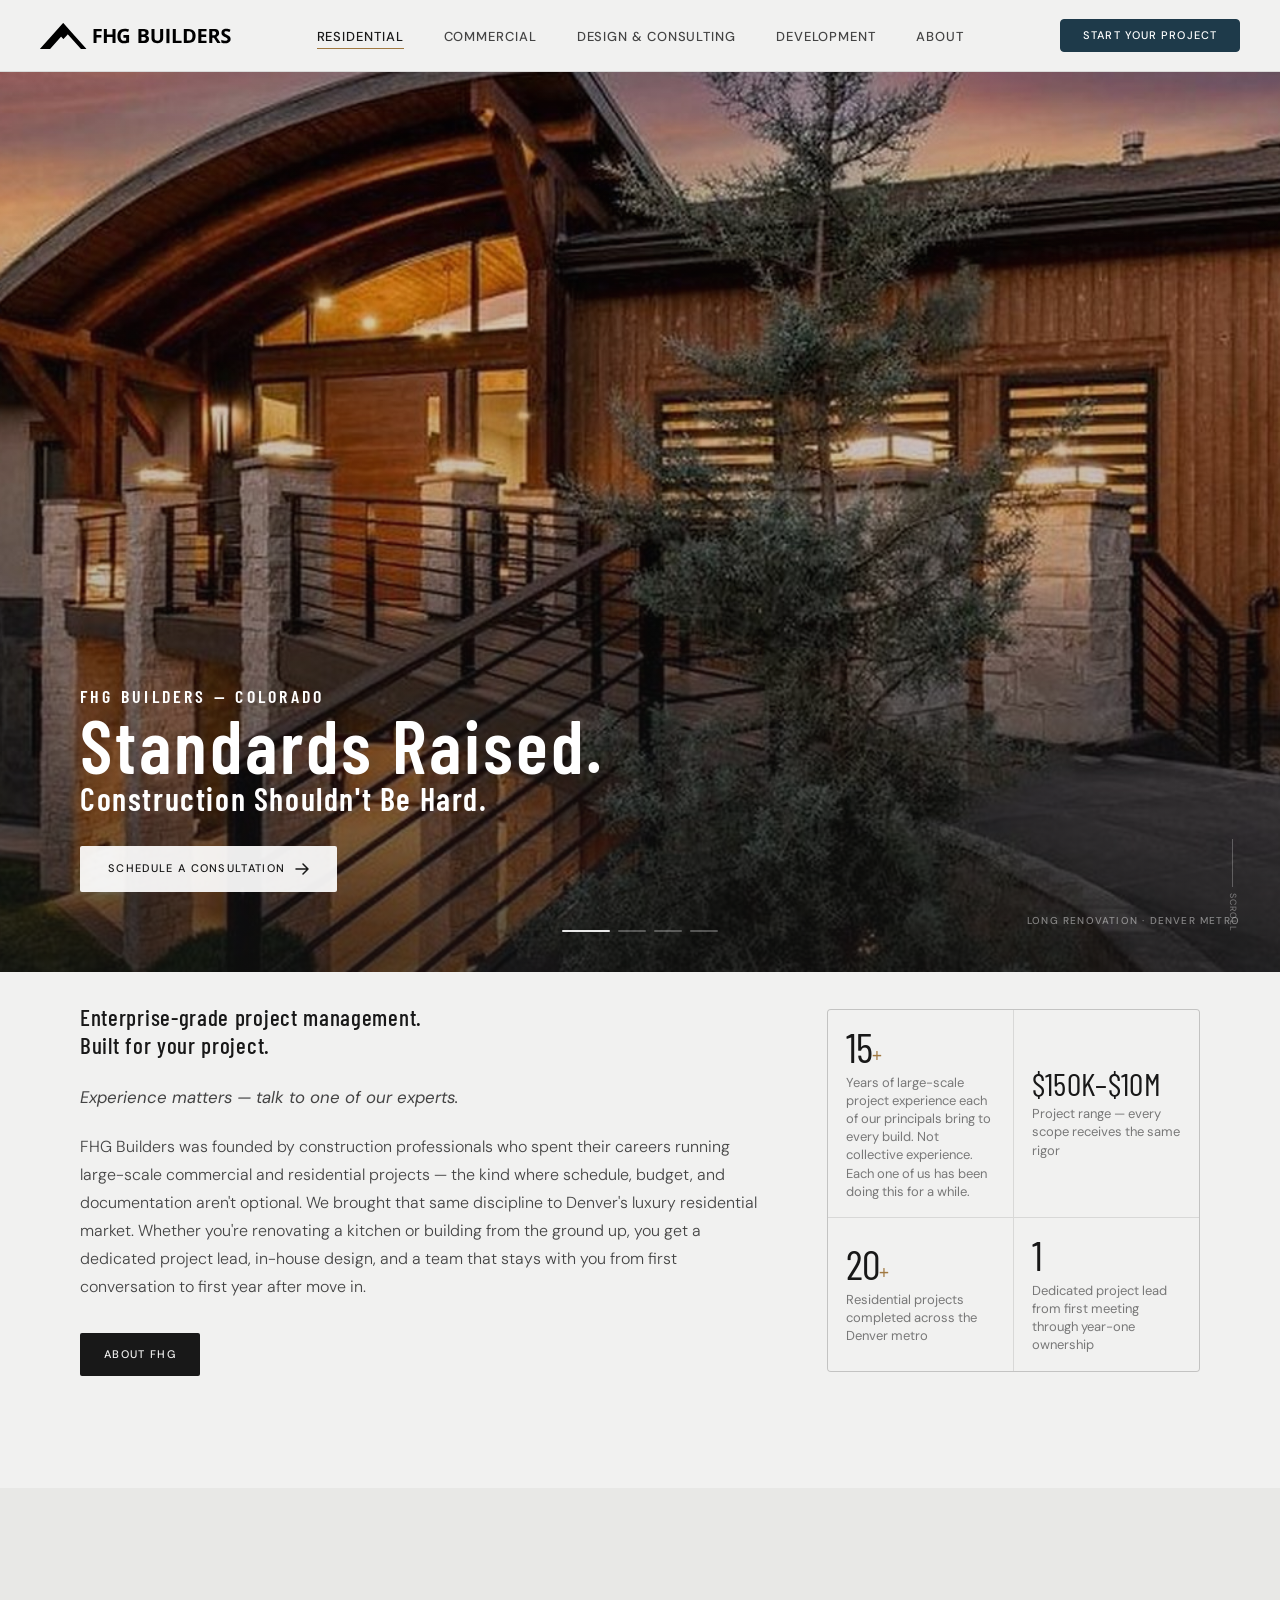
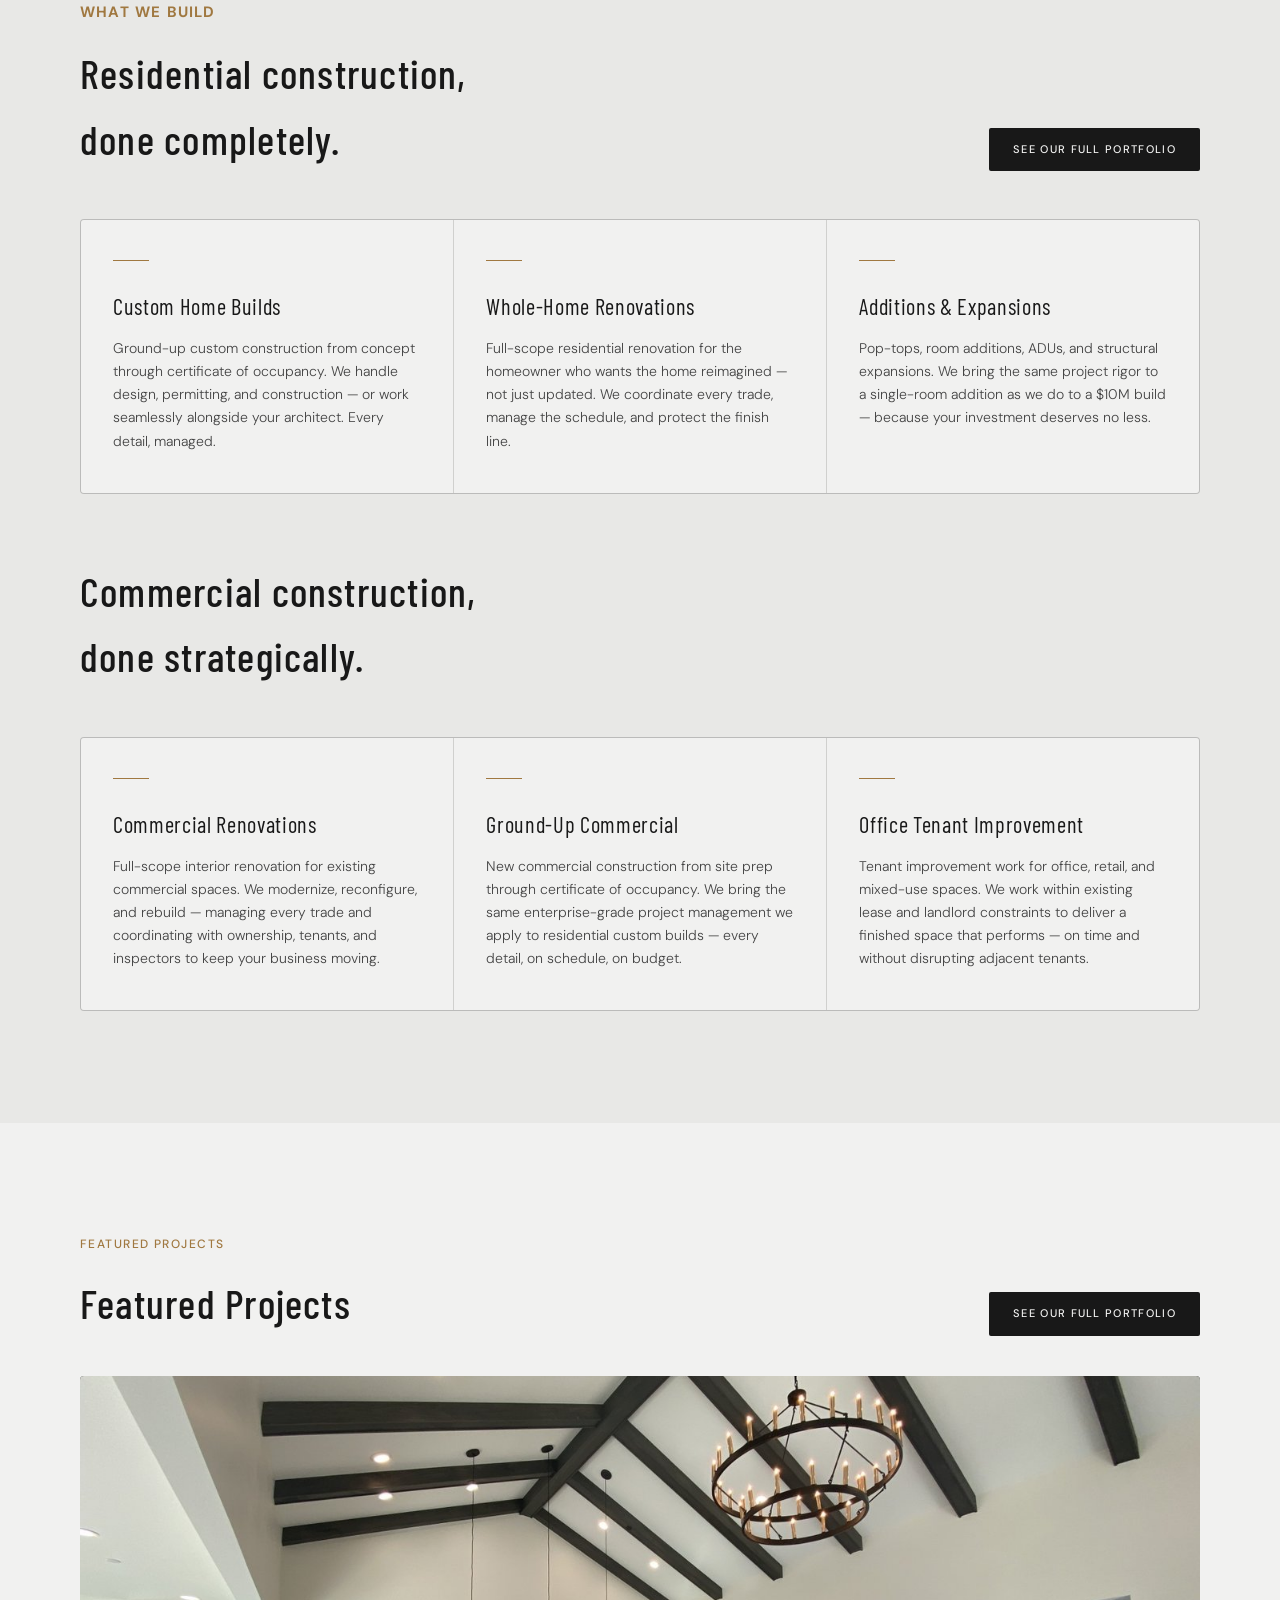
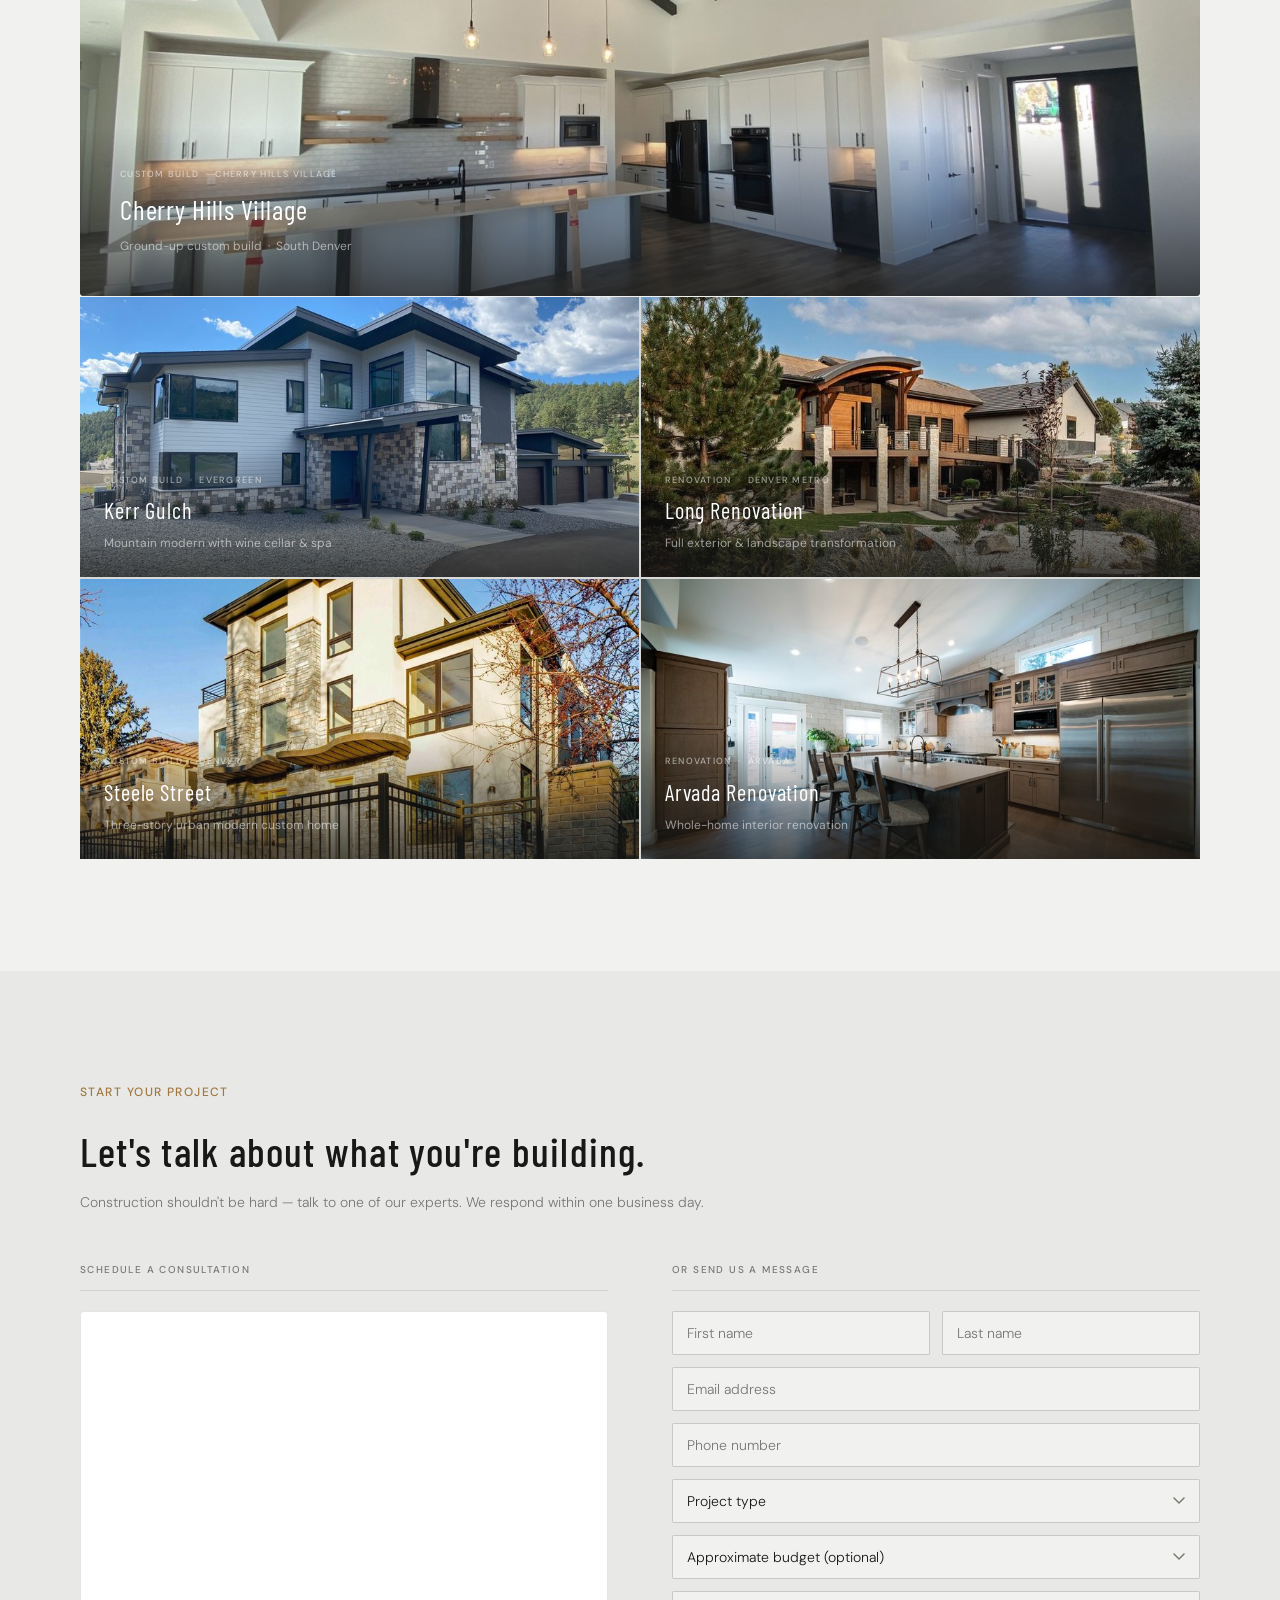
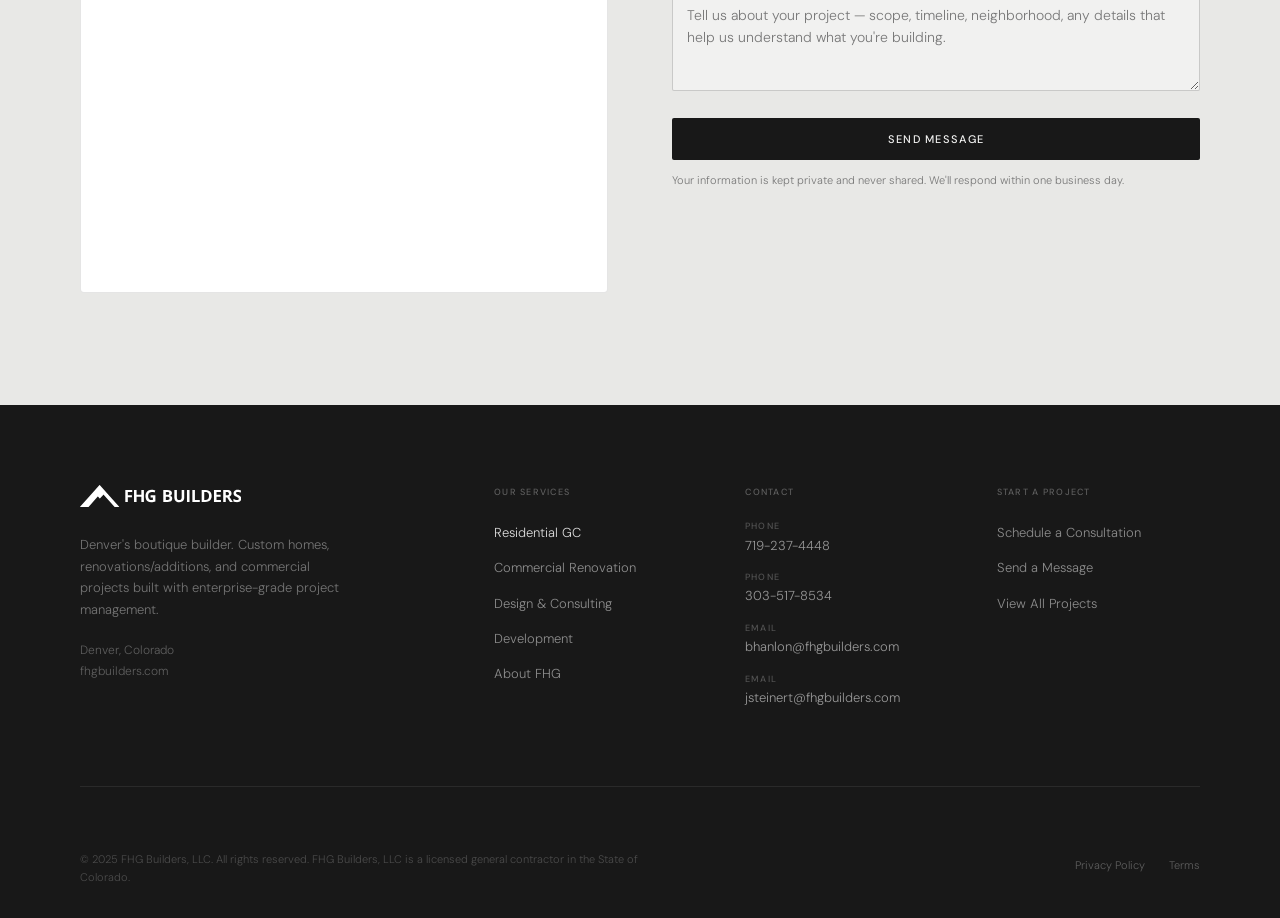
==== commit ef9b2216: "Home page updates" ====
--- a/index.html
+++ b/index.html
@@ -117,7 +117,7 @@
     Standards Raised.
   </h2>
   <h2 class="hero-mobile-tagline-sub">Construction shouldn't be hard.</h2>
-  <a href="#inquiry">Schedule a Consultation</a>
+  <a href="#inquiry" class="btn-primary" style="margin-top:0.5rem; display:inline-block;">Schedule a Consultation</a>
 </div>
 
 
@@ -132,7 +132,7 @@
         <p class="fade-up fade-up-delay-1" style="font-size:1.05rem; font-weight:400; color:var(--c-text-mid); margin-bottom:1.25rem; font-style:italic;">Experience matters — talk to one of our experts.</p>
         <p class="fade-up fade-up-delay-2">FHG Builders was founded by construction professionals who spent their careers running large-scale commercial and residential projects — the kind where schedule, budget, and documentation aren't optional. We brought that same discipline to Denver's luxury residential market. Whether you're renovating a kitchen or building from the ground up, you get a dedicated project lead, in-house design, and a team that stays with you from first conversation to first year after move in.</p>
         <div class="brand-btns fade-up fade-up-delay-3">
-          <a href="/about" class="btn-ghost">About FHG</a>
+          <a href="/about" class="btn-primary">About FHG</a>
         </div>
       </div>
       <div class="fade-up fade-up-delay-2">
@@ -170,7 +170,7 @@
         <span class="label-tag fade-up">What we build</span>
         <h2 class="fade-up fade-up-delay-1">Residential construction,<br>done completely.</h2>
       </div>
-      <a href="portfolio.html" class="btn-primary fade-up">Our Work</a>
+      <a href="portfolio.html" class="btn-primary fade-up">See Our Full Portfolio</a>
     </div>
     <div class="services-grid">
       <div class="service-card fade-up">
@@ -195,7 +195,6 @@
       <div>
         <h2 class="fade-up fade-up-delay-1">Commercial construction,<br>done strategically.</h2>
       </div>
-      <a href="portfolio.html" class="btn-primary fade-up">Our Work</a>
     </div>
     <div class="services-grid">
       <div class="service-card fade-up">
@@ -225,10 +224,10 @@
   <div class="container">
     <div class="portfolio-header">
       <div>
-        <span class="label-tag fade-up">Selected projects</span>
-        <h2 class="fade-up fade-up-delay-1">Our work</h2>
-      </div>
-      <a href="portfolio.html" class="btn-link fade-up">View More</a>
+        <span class="label-tag fade-up">Featured Projects</span>
+        <h2 class="fade-up fade-up-delay-1">Featured Projects</h2>
+      </div>
+      <a href="portfolio.html" class="btn-primary fade-up">See Our Full Portfolio</a>
     </div>
 
     <!-- Hero project: Cherry Hills Village -->
@@ -295,9 +294,7 @@
       </div>
     </div>
 
-    <div class="portfolio-view-all fade-up">
-      <a href="portfolio.html" class="btn-ghost">View More</a>
-    </div>
+
   </div>
 </section>
 
--- a/css/main.css
+++ b/css/main.css
@@ -607,6 +607,12 @@
   letter-spacing: 0.03em;
 }
 
+.services-header .label-tag {
+  font-size: 15px;
+  font-weight: 700;
+  letter-spacing: 0.08em;
+}
+
 .services-grid {
   display: grid;
   grid-template-columns: repeat(3, 1fr);
@@ -1202,17 +1208,9 @@
   margin: 0 0 1.1rem !important;
 }
 
-.hero-mobile-tagline a {
-  display: inline-flex;
-  align-items: center;
-  gap: 8px;
-  font-size: 10px;
-  font-weight: 500;
-  letter-spacing: 0.12em;
-  text-transform: uppercase;
-  color: rgba(255,255,255,0.65);
-  border-bottom: 1px solid rgba(255,255,255,0.25);
-  padding-bottom: 2px;
+.hero-mobile-tagline a.btn-primary {
+  margin-top: 1rem;
+  display: inline-block;
 }
 
 @media (max-width: 900px) {
@@ -1334,7 +1332,7 @@
   .footer-grid { grid-template-columns: 1fr; }
   .form-row { grid-template-columns: 1fr; }
   .brand-btns { flex-direction: column; align-items: flex-start; }
-  .stats-grid { grid-template-columns: 1fr 1fr; }
+  .stats-grid { display: none; }
 }
 
 /* ============================================================
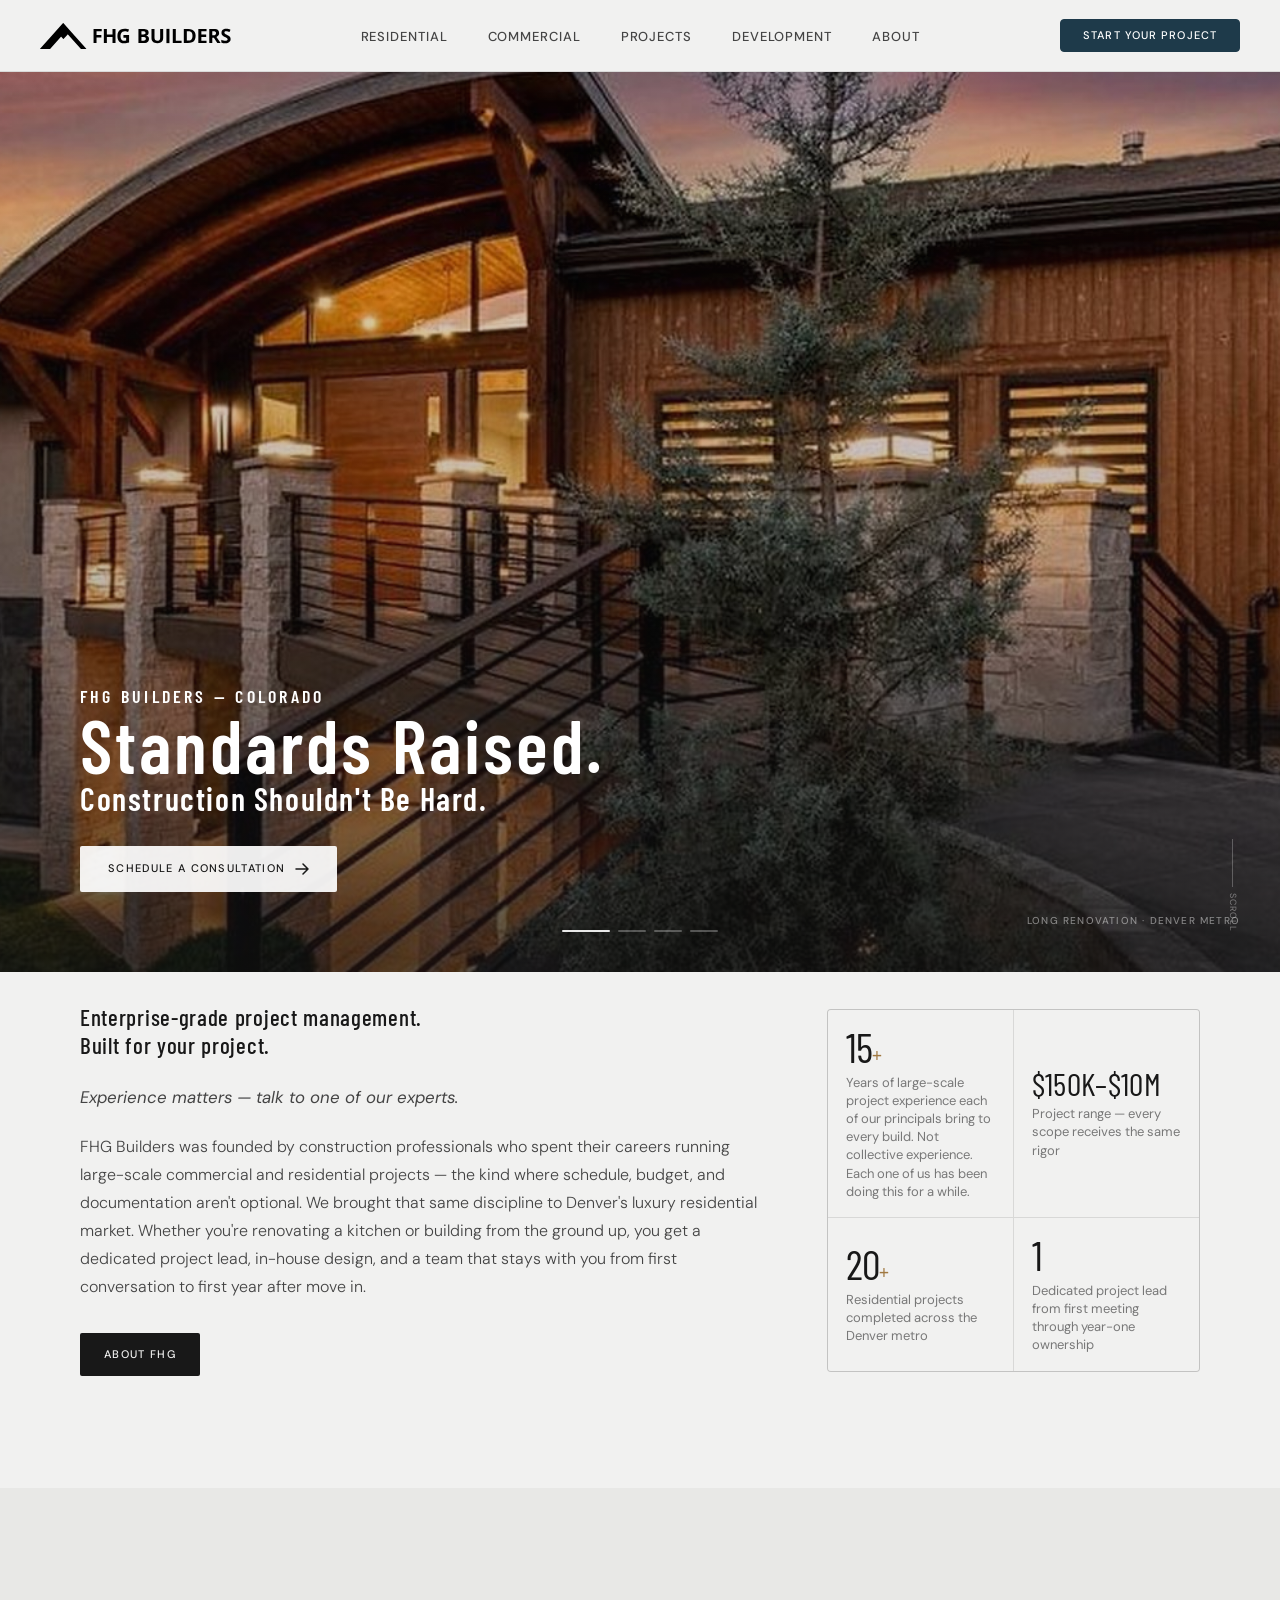
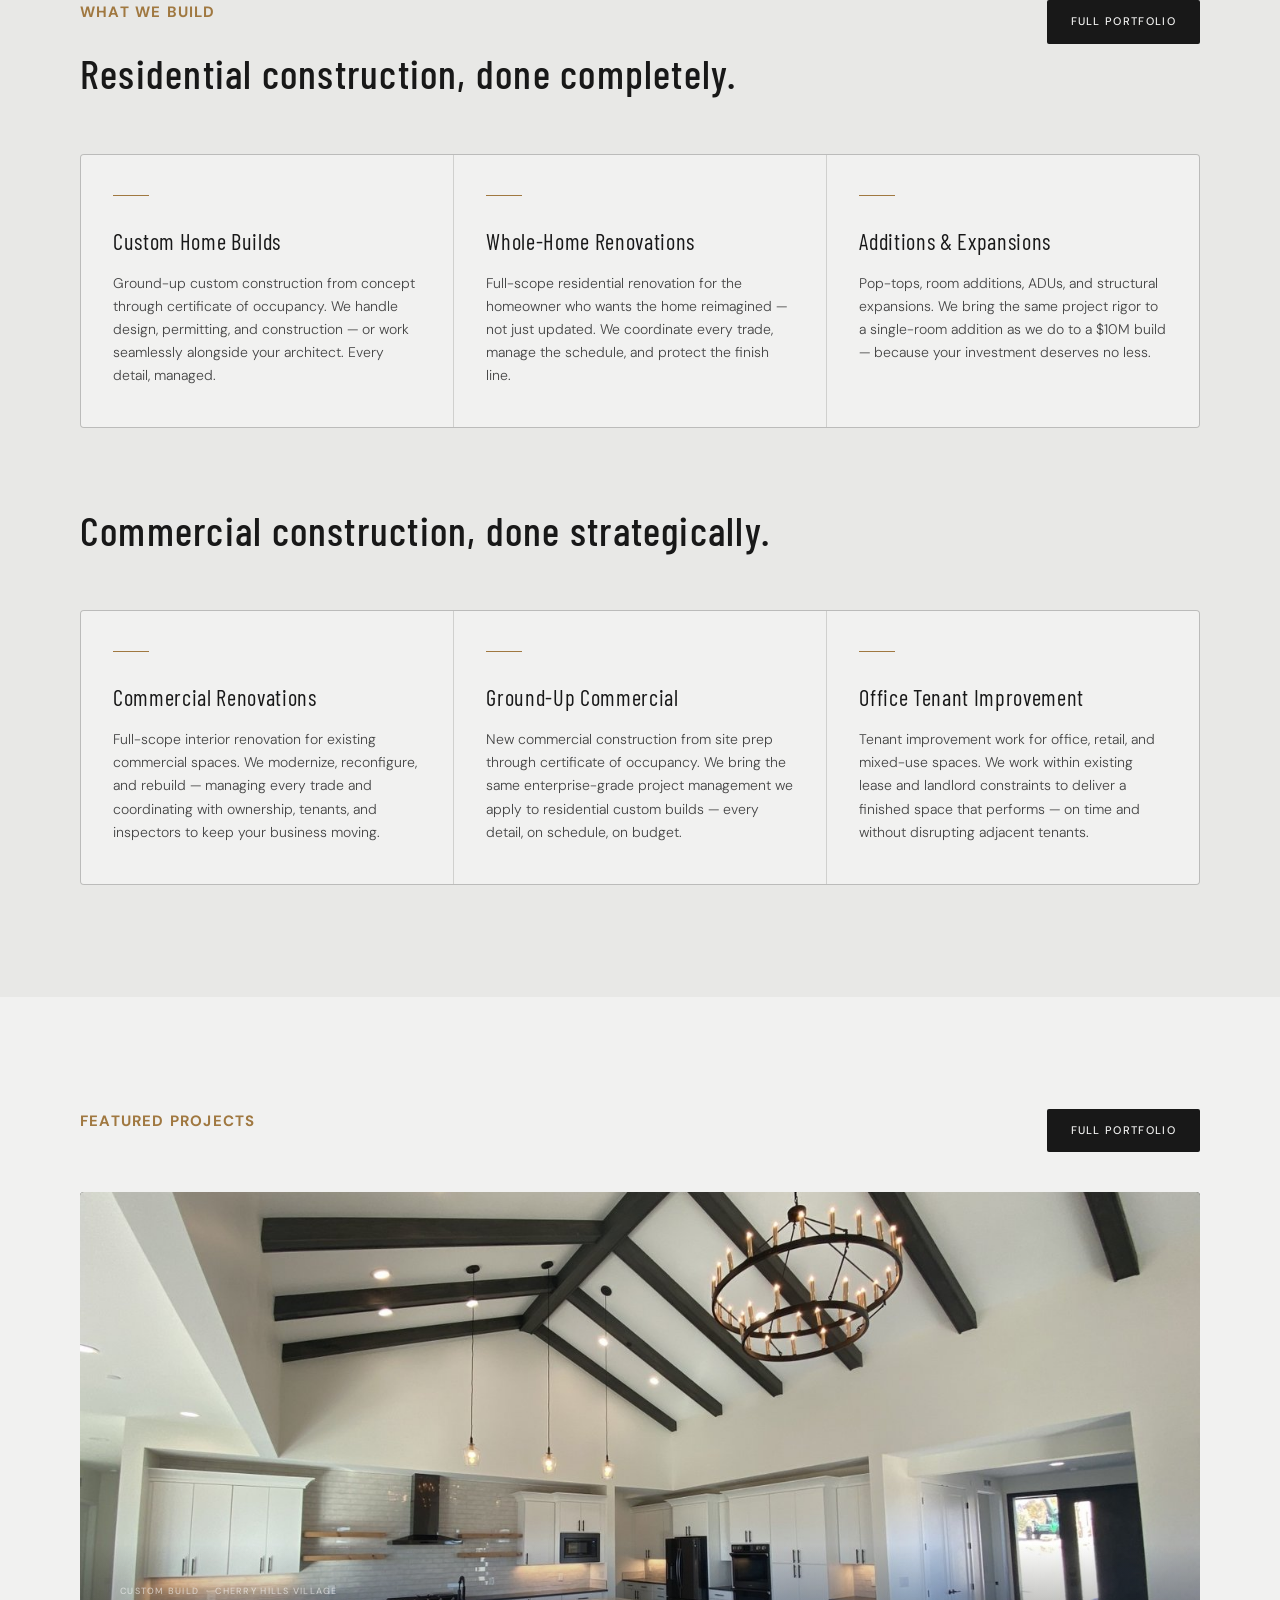
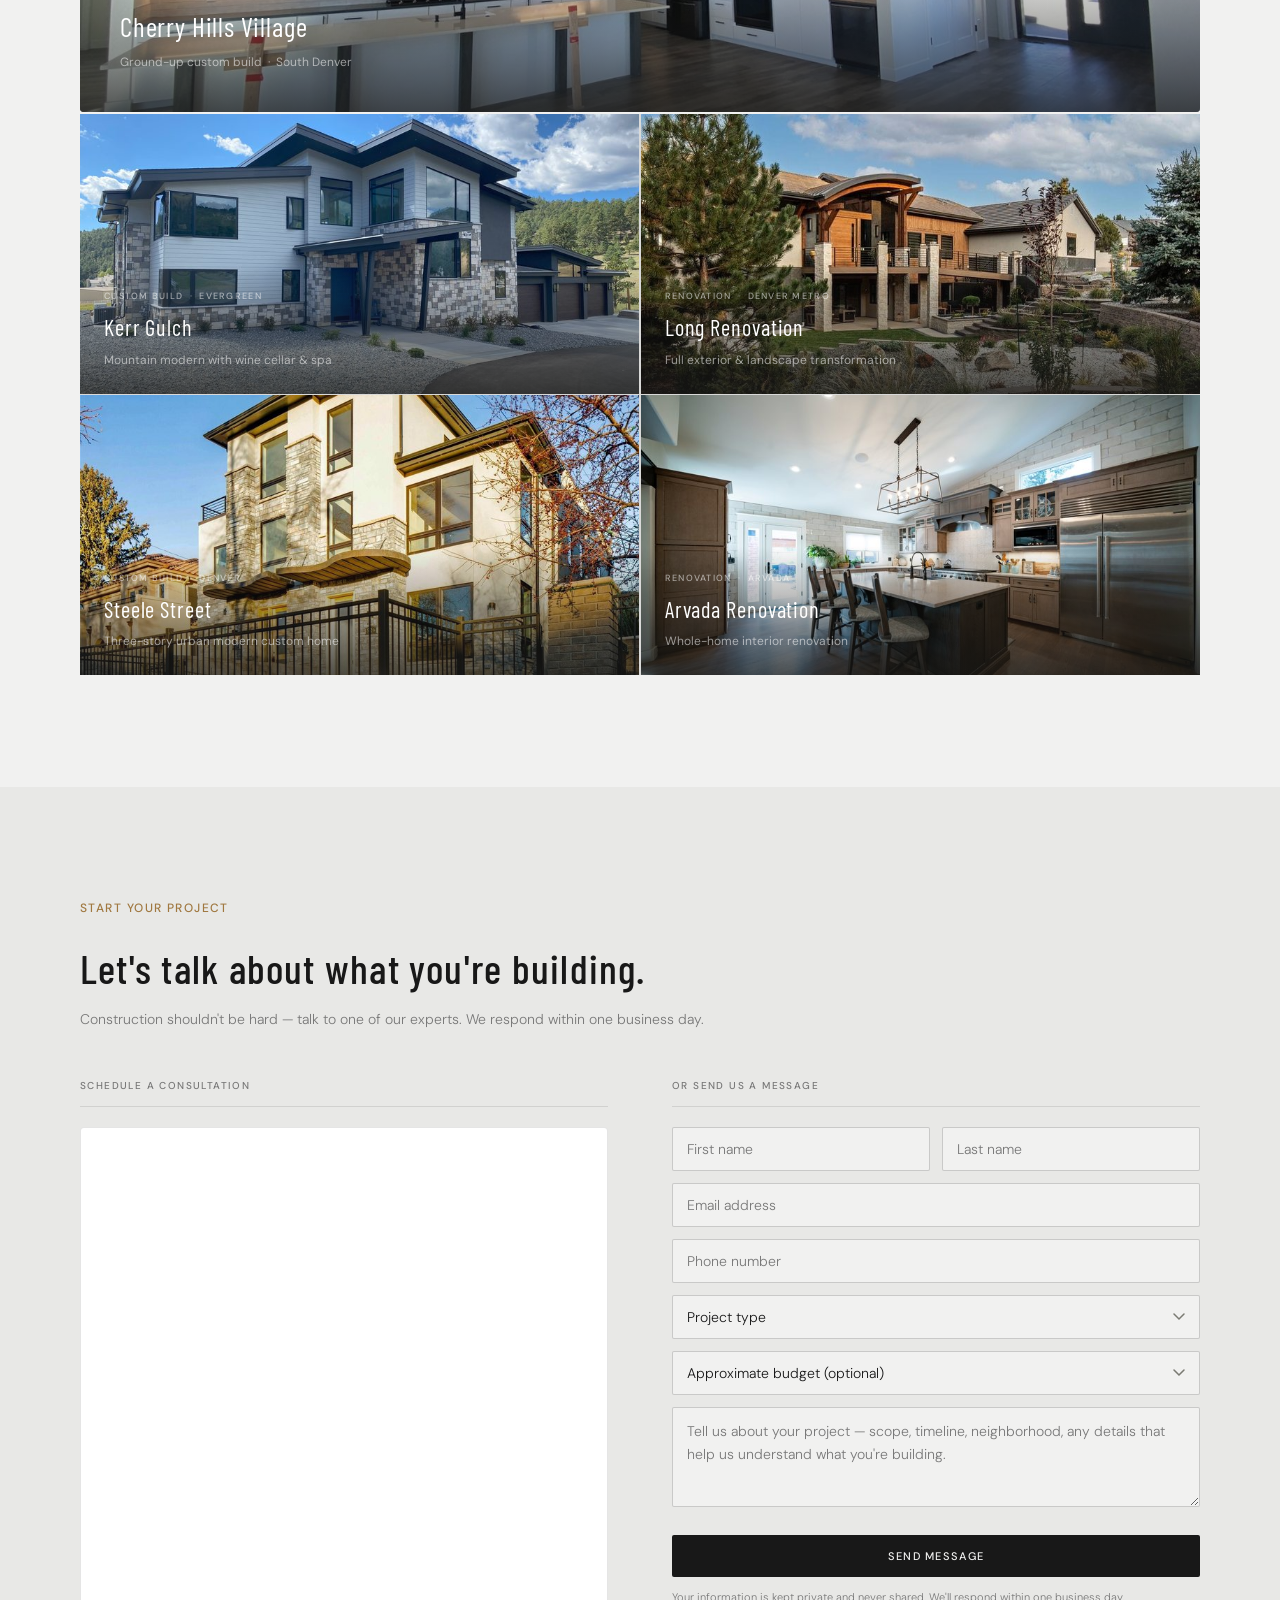
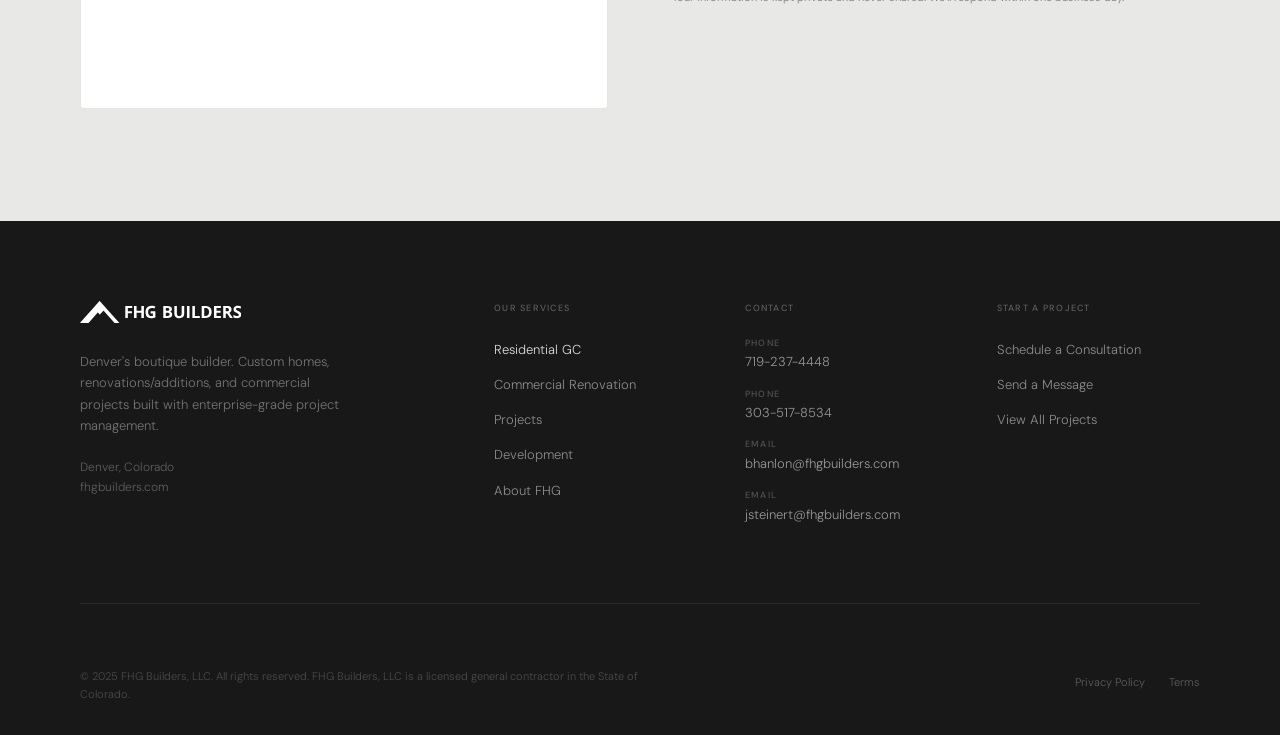
==== commit 40bbe6d6: "Update Home page" ====
--- a/index.html
+++ b/index.html
@@ -3,8 +3,8 @@
 <head>
 <meta charset="UTF-8">
 <meta name="viewport" content="width=device-width, initial-scale=1.0">
-<title>Residential Construction — FHG Builders | Denver Custom Homes & Renovations</title>
-<meta name="description" content="Denver's luxury custom home builder and renovation contractor. FHG Builders delivers enterprise-grade project management on every residential project, from $150K renovations to $10M custom builds.">
+<title>FHG Builders | Denver Construction — Residential, Commercial & Development</title>
+<meta name="description" content="FHG Builders is Denver's boutique construction firm — residential custom homes, renovations, commercial build-outs, and development projects built with enterprise-grade project management.">
 <link rel="preconnect" href="https://fonts.googleapis.com">
 <link rel="preconnect" href="https://fonts.gstatic.com" crossorigin>
 <link href="https://fonts.googleapis.com/css2?family=Barlow+Condensed:wght@300;400;500;600&family=DM+Sans:ital,wght@0,300;0,400;0,500;1,300&display=swap" rel="stylesheet">
@@ -38,9 +38,9 @@
     </a>
 
     <ul class="nav-links" id="nav-links">
-      <li><a href="/residential" class="active">Residential</a></li>
+      <li><a href="/residential">Residential</a></li>
       <li><a href="/commercial">Commercial</a></li>
-      <li><a href="/design-consulting">Design & Consulting</a></li>
+      <li><a href="portfolio.html">Projects</a></li>
       <li><a href="/development">Development</a></li>
       <li><a href="/about">About</a></li>
     </ul>
@@ -56,7 +56,7 @@
 </nav>
 
 
-<section class="hero" aria-label="FHG Builders — Featured Projects">
+<section class="hero" aria-label="FHG Builders — Hero">
   <div class="hero-slides">
       <div class="hero-slide active" data-index="0">
         <img src="images/hero/hero-long.jpg" alt="Long Renovation · Denver Metro" loading="eager">
@@ -165,12 +165,12 @@
      ============================================================ -->
 <section class="services">
   <div class="container">
-    <div class="services-header">
+    <div class="services-header services-header--top-align">
       <div>
         <span class="label-tag fade-up">What we build</span>
-        <h2 class="fade-up fade-up-delay-1">Residential construction,<br>done completely.</h2>
-      </div>
-      <a href="portfolio.html" class="btn-primary fade-up">See Our Full Portfolio</a>
+        <h2 class="services-subhead fade-up fade-up-delay-1">Residential construction, done completely.</h2>
+      </div>
+      <a href="portfolio.html" class="btn-primary fade-up">Full Portfolio</a>
     </div>
     <div class="services-grid">
       <div class="service-card fade-up">
@@ -193,7 +193,7 @@
     <!-- Commercial Services -->
     <div class="services-header" style="margin-top: 4rem;">
       <div>
-        <h2 class="fade-up fade-up-delay-1">Commercial construction,<br>done strategically.</h2>
+        <h2 class="services-subhead fade-up fade-up-delay-1">Commercial construction, done strategically.</h2>
       </div>
     </div>
     <div class="services-grid">
@@ -222,12 +222,11 @@
      ============================================================ -->
 <section class="portfolio" id="portfolio">
   <div class="container">
-    <div class="portfolio-header">
+    <div class="portfolio-header portfolio-header--top-align">
       <div>
-        <span class="label-tag fade-up">Featured Projects</span>
-        <h2 class="fade-up fade-up-delay-1">Featured Projects</h2>
-      </div>
-      <a href="portfolio.html" class="btn-primary fade-up">See Our Full Portfolio</a>
+        <span class="label-tag portfolio-label fade-up">Featured Projects</span>
+      </div>
+      <a href="portfolio.html" class="btn-primary fade-up">Full Portfolio</a>
     </div>
 
     <!-- Hero project: Cherry Hills Village -->
@@ -415,7 +414,7 @@
         <ul>
           <li><a href="/residential" class="active-link">Residential GC</a></li>
           <li><a href="/commercial">Commercial Renovation</a></li>
-          <li><a href="/design-consulting">Design &amp; Consulting</a></li>
+          <li><a href="portfolio.html">Projects</a></li>
           <li><a href="/development">Development</a></li>
           <li><a href="/about">About FHG</a></li>
         </ul>
--- a/css/main.css
+++ b/css/main.css
@@ -599,12 +599,28 @@
   margin-bottom: 3rem;
 }
 
+/* Button aligns to top of label, not bottom of h2 */
+.services-header--top-align {
+  align-items: flex-start;
+}
+
 .services-header h2 {
   font-family: var(--f-display);
   font-size: clamp(2.2rem, 3.2vw, 3rem);
   font-weight: 500;
   color: var(--c-text);
   letter-spacing: 0.03em;
+}
+
+/* Subhead — smaller, same line, confident but secondary */
+.services-subhead {
+  font-family: var(--f-display);
+  font-size: clamp(1.1rem, 1.5vw, 1.4rem);
+  font-weight: 400;
+  color: var(--c-text-mid);
+  letter-spacing: 0.02em;
+  margin-top: 0.3rem;
+  white-space: nowrap;
 }
 
 .services-header .label-tag {
@@ -670,12 +686,23 @@
   margin-bottom: 2.5rem;
 }
 
+.portfolio-header--top-align {
+  align-items: flex-start;
+}
+
 .portfolio-header h2 {
   font-family: var(--f-display);
   font-size: clamp(2.2rem, 3.2vw, 3rem);
   font-weight: 500;
   color: var(--c-text);
   letter-spacing: 0.03em;
+}
+
+/* Featured Projects label matches What we build */
+.portfolio-label {
+  font-size: 15px;
+  font-weight: 700;
+  letter-spacing: 0.08em;
 }
 
 .btn-link {
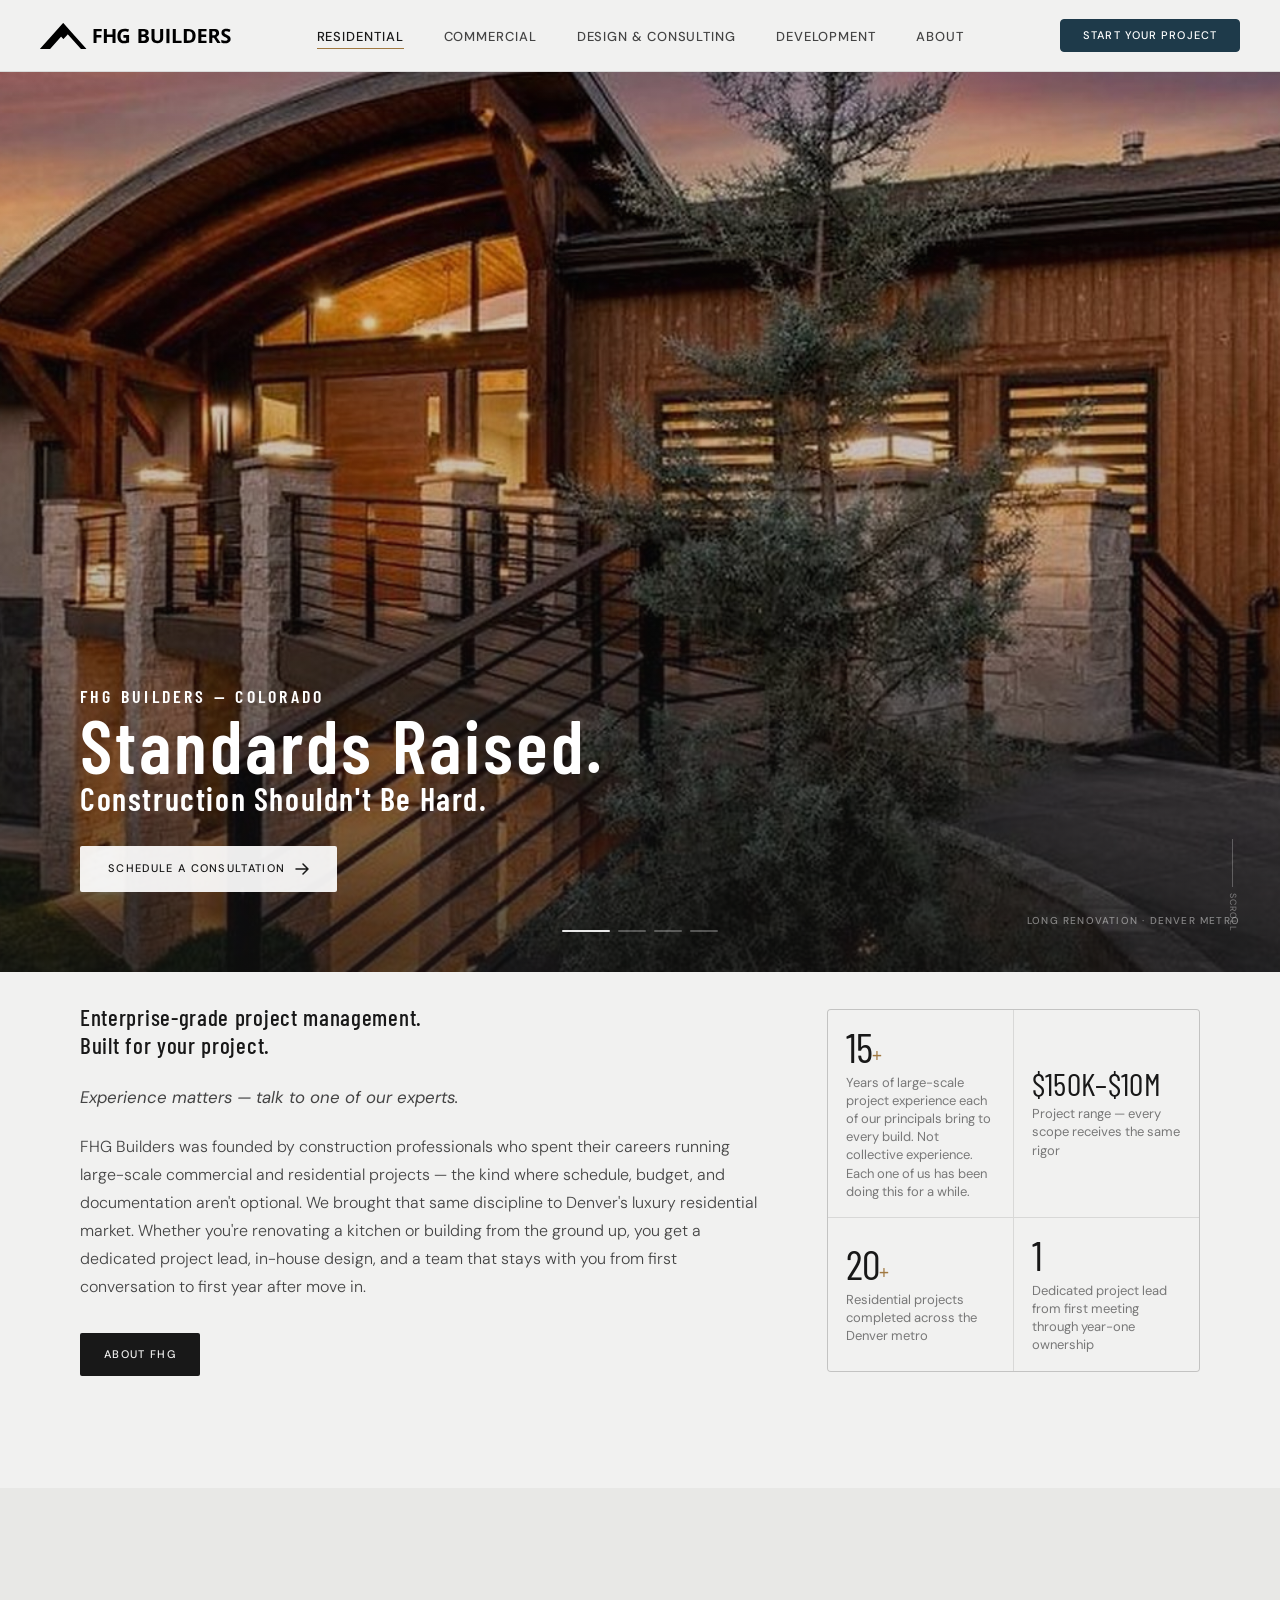
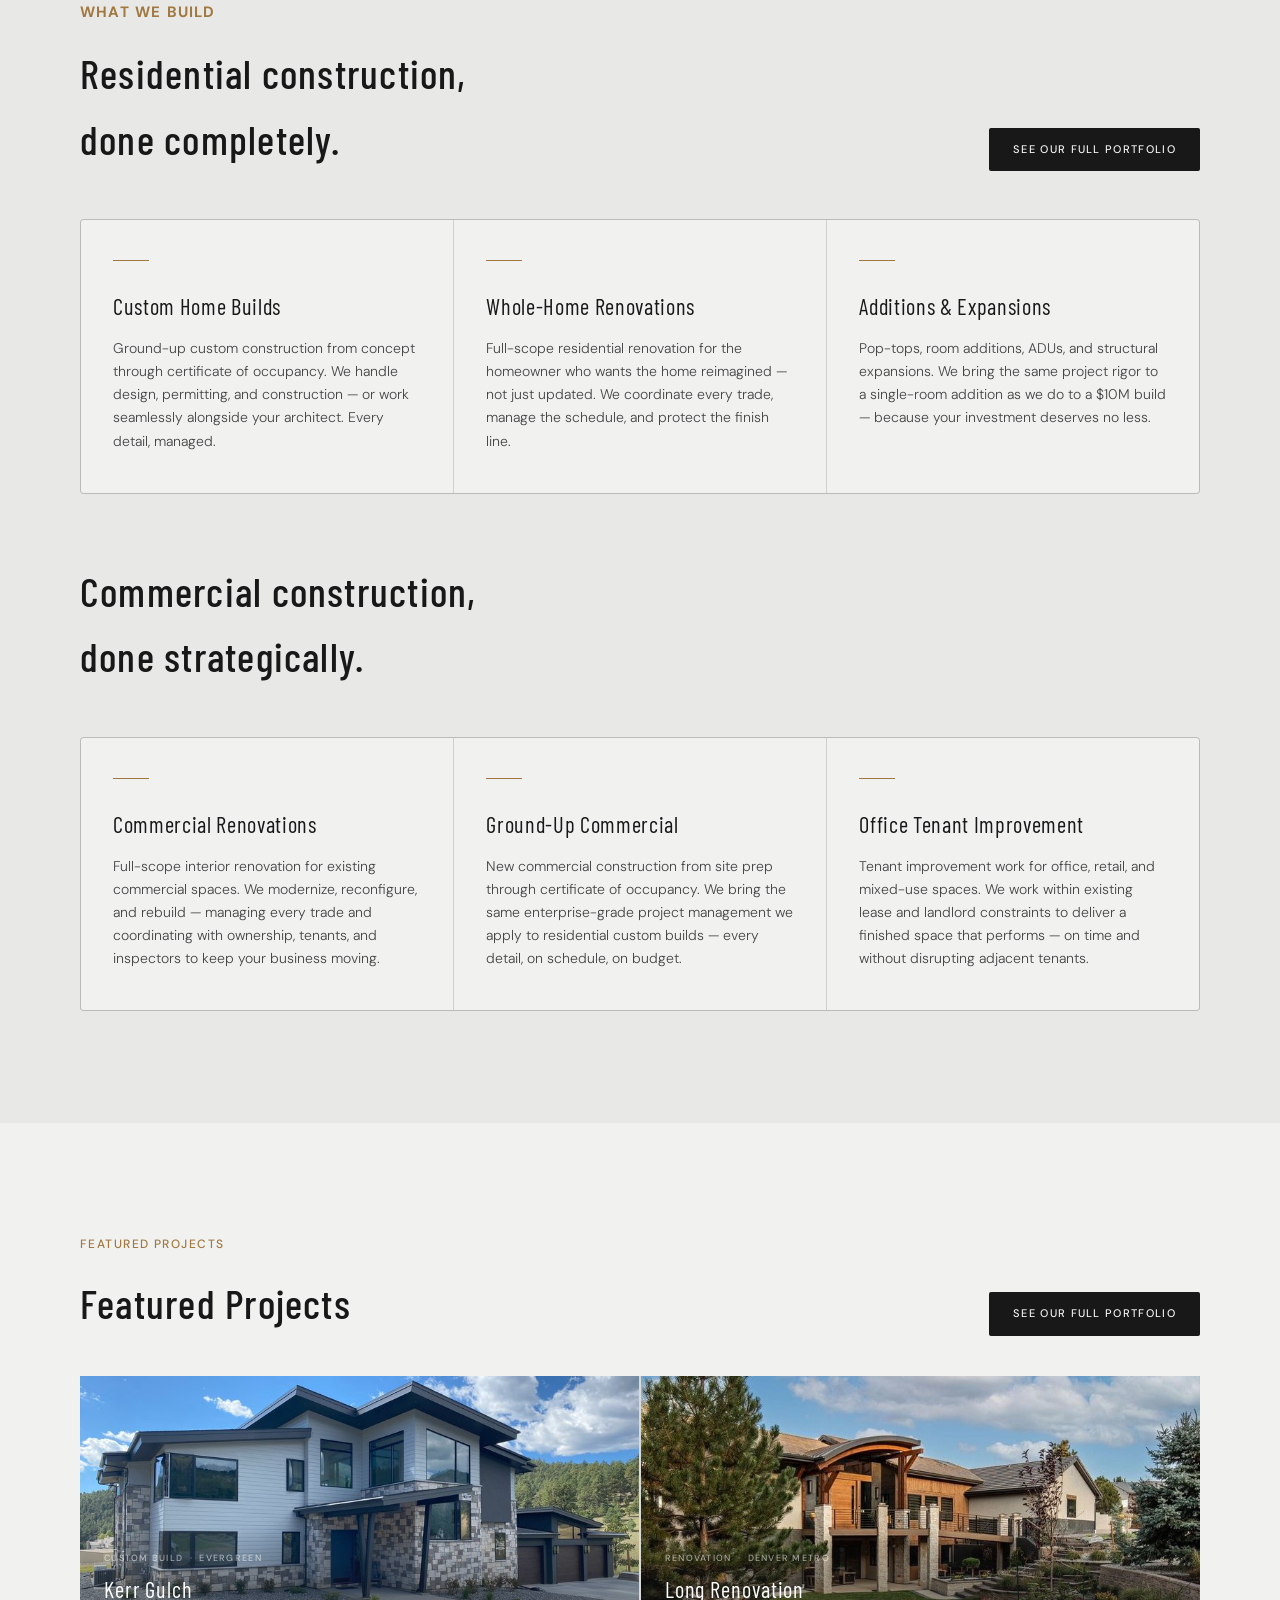
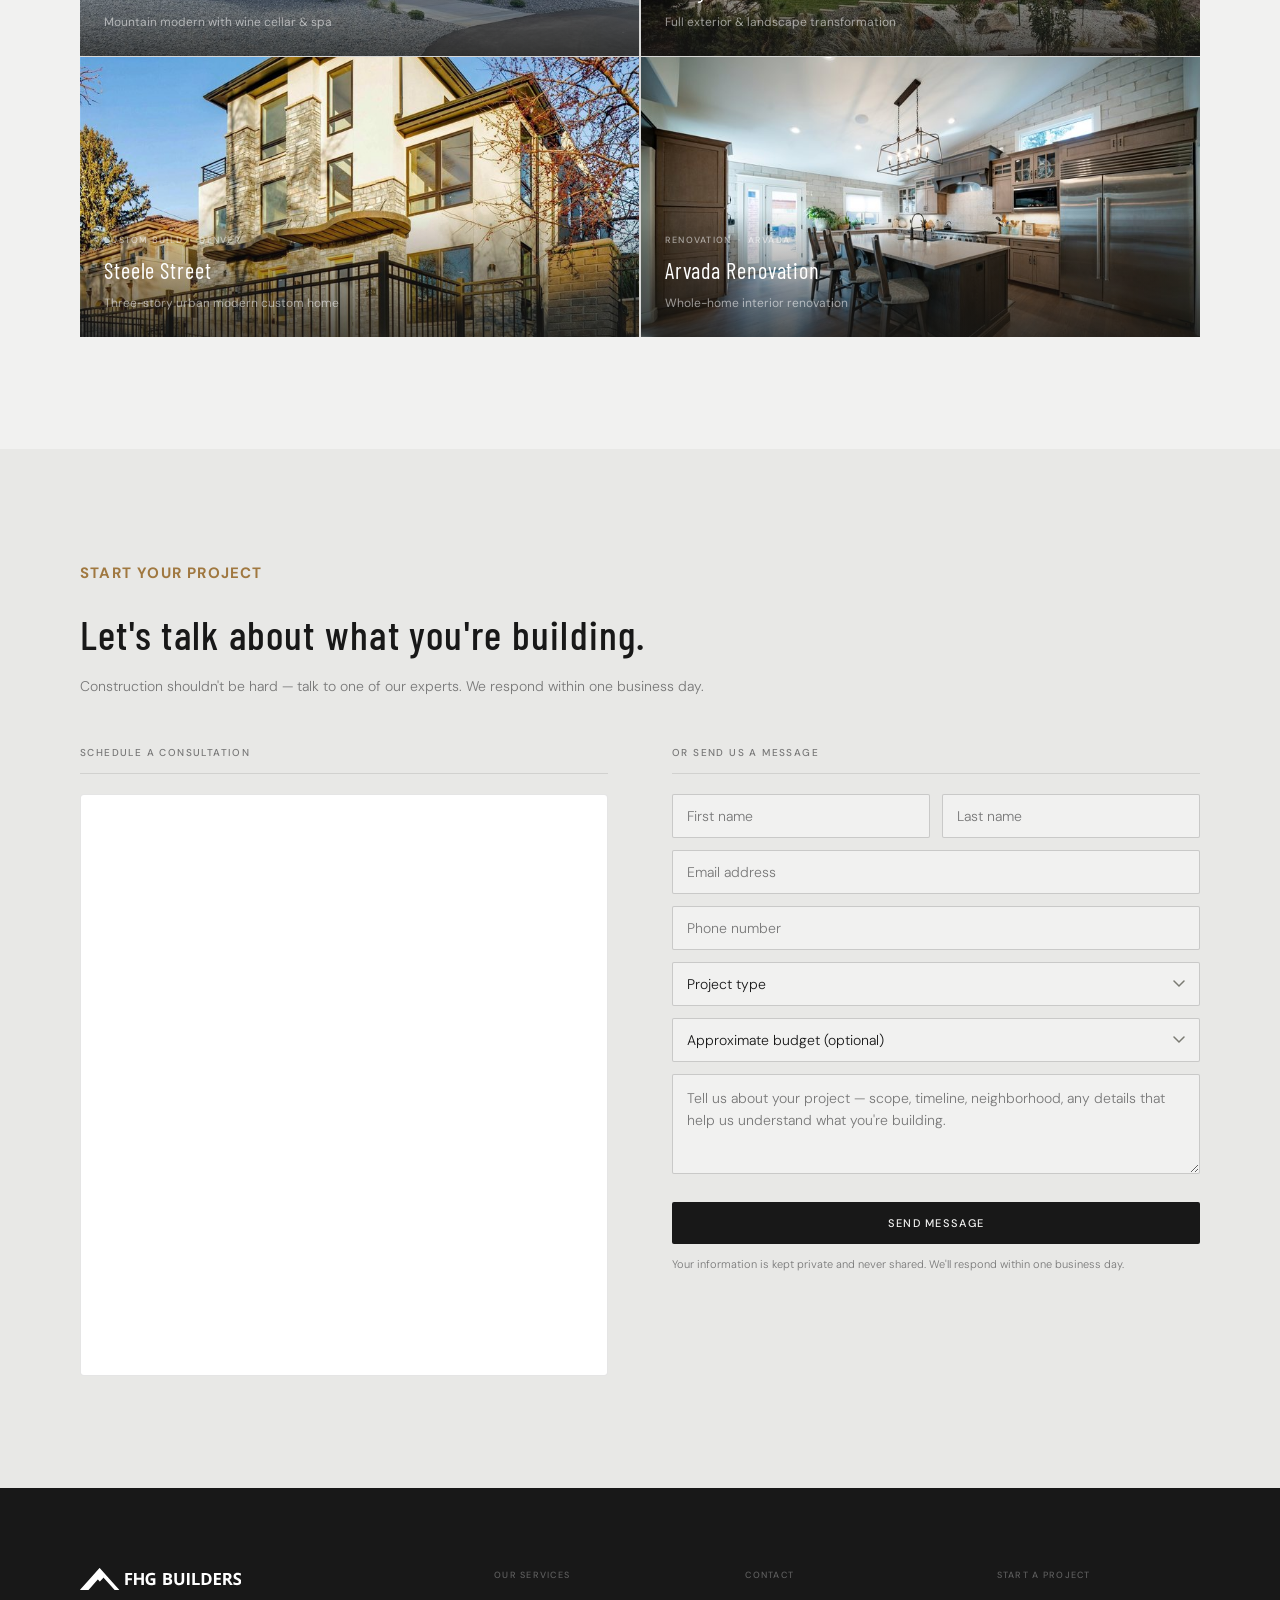
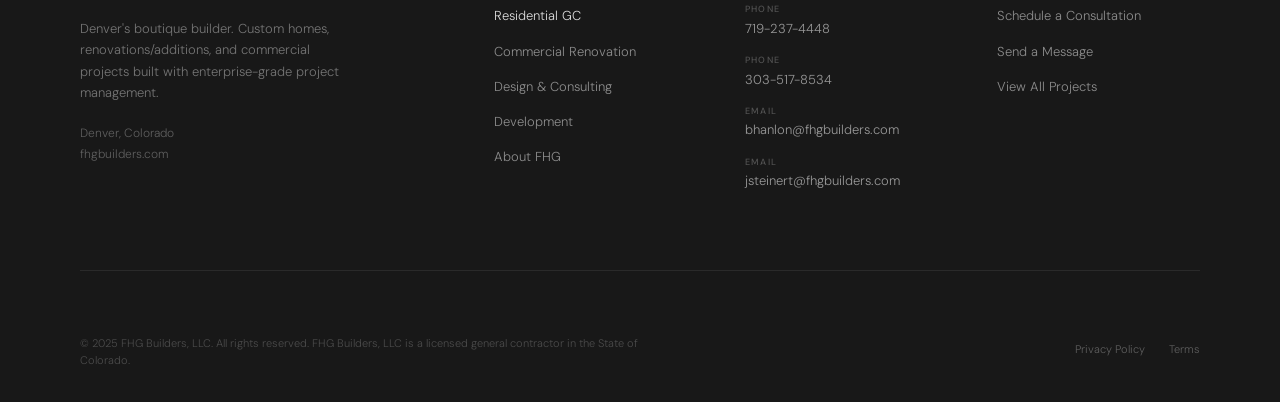
==== commit 3cd63968: "Home page update" ====
--- a/index.html
+++ b/index.html
@@ -3,8 +3,8 @@
 <head>
 <meta charset="UTF-8">
 <meta name="viewport" content="width=device-width, initial-scale=1.0">
-<title>FHG Builders | Denver Construction — Residential, Commercial & Development</title>
-<meta name="description" content="FHG Builders is Denver's boutique construction firm — residential custom homes, renovations, commercial build-outs, and development projects built with enterprise-grade project management.">
+<title>Residential Construction — FHG Builders | Denver Custom Homes & Renovations</title>
+<meta name="description" content="Denver's luxury custom home builder and renovation contractor. FHG Builders delivers enterprise-grade project management on every residential project, from $150K renovations to $10M custom builds.">
 <link rel="preconnect" href="https://fonts.googleapis.com">
 <link rel="preconnect" href="https://fonts.gstatic.com" crossorigin>
 <link href="https://fonts.googleapis.com/css2?family=Barlow+Condensed:wght@300;400;500;600&family=DM+Sans:ital,wght@0,300;0,400;0,500;1,300&display=swap" rel="stylesheet">
@@ -38,9 +38,9 @@
     </a>
 
     <ul class="nav-links" id="nav-links">
-      <li><a href="/residential">Residential</a></li>
+      <li><a href="/residential" class="active">Residential</a></li>
       <li><a href="/commercial">Commercial</a></li>
-      <li><a href="portfolio.html">Projects</a></li>
+      <li><a href="/design-consulting">Design & Consulting</a></li>
       <li><a href="/development">Development</a></li>
       <li><a href="/about">About</a></li>
     </ul>
@@ -56,7 +56,7 @@
 </nav>
 
 
-<section class="hero" aria-label="FHG Builders — Hero">
+<section class="hero" aria-label="FHG Builders — Featured Projects">
   <div class="hero-slides">
       <div class="hero-slide active" data-index="0">
         <img src="images/hero/hero-long.jpg" alt="Long Renovation · Denver Metro" loading="eager">
@@ -165,12 +165,12 @@
      ============================================================ -->
 <section class="services">
   <div class="container">
-    <div class="services-header services-header--top-align">
+    <div class="services-header">
       <div>
         <span class="label-tag fade-up">What we build</span>
-        <h2 class="services-subhead fade-up fade-up-delay-1">Residential construction, done completely.</h2>
-      </div>
-      <a href="portfolio.html" class="btn-primary fade-up">Full Portfolio</a>
+        <h2 class="fade-up fade-up-delay-1">Residential construction,<br>done completely.</h2>
+      </div>
+      <a href="portfolio.html" class="btn-primary fade-up">See Our Full Portfolio</a>
     </div>
     <div class="services-grid">
       <div class="service-card fade-up">
@@ -193,7 +193,7 @@
     <!-- Commercial Services -->
     <div class="services-header" style="margin-top: 4rem;">
       <div>
-        <h2 class="services-subhead fade-up fade-up-delay-1">Commercial construction, done strategically.</h2>
+        <h2 class="fade-up fade-up-delay-1">Commercial construction,<br>done strategically.</h2>
       </div>
     </div>
     <div class="services-grid">
@@ -222,24 +222,12 @@
      ============================================================ -->
 <section class="portfolio" id="portfolio">
   <div class="container">
-    <div class="portfolio-header portfolio-header--top-align">
+    <div class="portfolio-header">
       <div>
-        <span class="label-tag portfolio-label fade-up">Featured Projects</span>
-      </div>
-      <a href="portfolio.html" class="btn-primary fade-up">Full Portfolio</a>
-    </div>
-
-    <!-- Hero project: Cherry Hills Village -->
-    <div class="portfolio-hero fade-up" role="img" aria-label="Cherry Hills Village — Custom Build">
-      <div class="proj-img-bg">
-        <img src="images/residential/portfolio-hero-cherry.jpg" alt="Cherry Hills Village — open kitchen">
-      </div>
-      <div class="proj-overlay"></div>
-      <div class="proj-info">
-        <div class="proj-label">Custom Build &nbsp;·&nbsp; Cherry Hills Village</div>
-        <div class="proj-name">Cherry Hills Village</div>
-        <div class="proj-sub">Ground-up custom build &nbsp;·&nbsp; South Denver</div>
-      </div>
+        <span class="label-tag fade-up">Featured Projects</span>
+        <h2 class="fade-up fade-up-delay-1">Featured Projects</h2>
+      </div>
+      <a href="portfolio.html" class="btn-primary fade-up">See Our Full Portfolio</a>
     </div>
 
     <!-- 4-up grid -->
@@ -312,7 +300,7 @@
      ============================================================ -->
 <section class="inquiry" id="inquiry">
   <div class="container">
-    <span class="label-tag fade-up">Start your project</span>
+    <span class="label-tag inquiry-label fade-up">Start your project</span>
     <h2 class="fade-up fade-up-delay-1">Let's talk about what you're building.</h2>
     <p class="inquiry-sub fade-up fade-up-delay-2">Construction shouldn't be hard — talk to one of our experts. We respond within one business day.</p>
 
@@ -414,7 +402,7 @@
         <ul>
           <li><a href="/residential" class="active-link">Residential GC</a></li>
           <li><a href="/commercial">Commercial Renovation</a></li>
-          <li><a href="portfolio.html">Projects</a></li>
+          <li><a href="/design-consulting">Design &amp; Consulting</a></li>
           <li><a href="/development">Development</a></li>
           <li><a href="/about">About FHG</a></li>
         </ul>
--- a/css/main.css
+++ b/css/main.css
@@ -599,7 +599,6 @@
   margin-bottom: 3rem;
 }
 
-/* Button aligns to top of label, not bottom of h2 */
 .services-header--top-align {
   align-items: flex-start;
 }
@@ -612,21 +611,22 @@
   letter-spacing: 0.03em;
 }
 
-/* Subhead — smaller, same line, confident but secondary */
+.services-header .label-tag {
+  font-size: 15px;
+  font-weight: 700;
+  letter-spacing: 0.08em;
+}
+
+/* Subhead under What we build / Commercial — scales fluidly, never clips */
 .services-subhead {
   font-family: var(--f-display);
-  font-size: clamp(1.1rem, 1.5vw, 1.4rem);
+  font-size: clamp(0.85rem, 2.8vw, 1.35rem);
   font-weight: 400;
   color: var(--c-text-mid);
   letter-spacing: 0.02em;
   margin-top: 0.3rem;
-  white-space: nowrap;
-}
-
-.services-header .label-tag {
-  font-size: 15px;
-  font-weight: 700;
-  letter-spacing: 0.08em;
+  white-space: normal;
+  line-height: 1.2;
 }
 
 .services-grid {
@@ -690,19 +690,18 @@
   align-items: flex-start;
 }
 
-.portfolio-header h2 {
-  font-family: var(--f-display);
-  font-size: clamp(2.2rem, 3.2vw, 3rem);
-  font-weight: 500;
-  color: var(--c-text);
-  letter-spacing: 0.03em;
-}
-
-/* Featured Projects label matches What we build */
 .portfolio-label {
   font-size: 15px;
   font-weight: 700;
   letter-spacing: 0.08em;
+}
+
+.portfolio-header h2 {
+  font-family: var(--f-display);
+  font-size: clamp(2.2rem, 3.2vw, 3rem);
+  font-weight: 500;
+  color: var(--c-text);
+  letter-spacing: 0.03em;
 }
 
 .btn-link {
@@ -950,6 +949,12 @@
 .inquiry {
   padding: var(--sp-xl) 0;
   background: var(--c-bg-alt);
+}
+
+.inquiry-label {
+  font-size: 15px;
+  font-weight: 700;
+  letter-spacing: 0.08em;
 }
 
 .inquiry h2 {
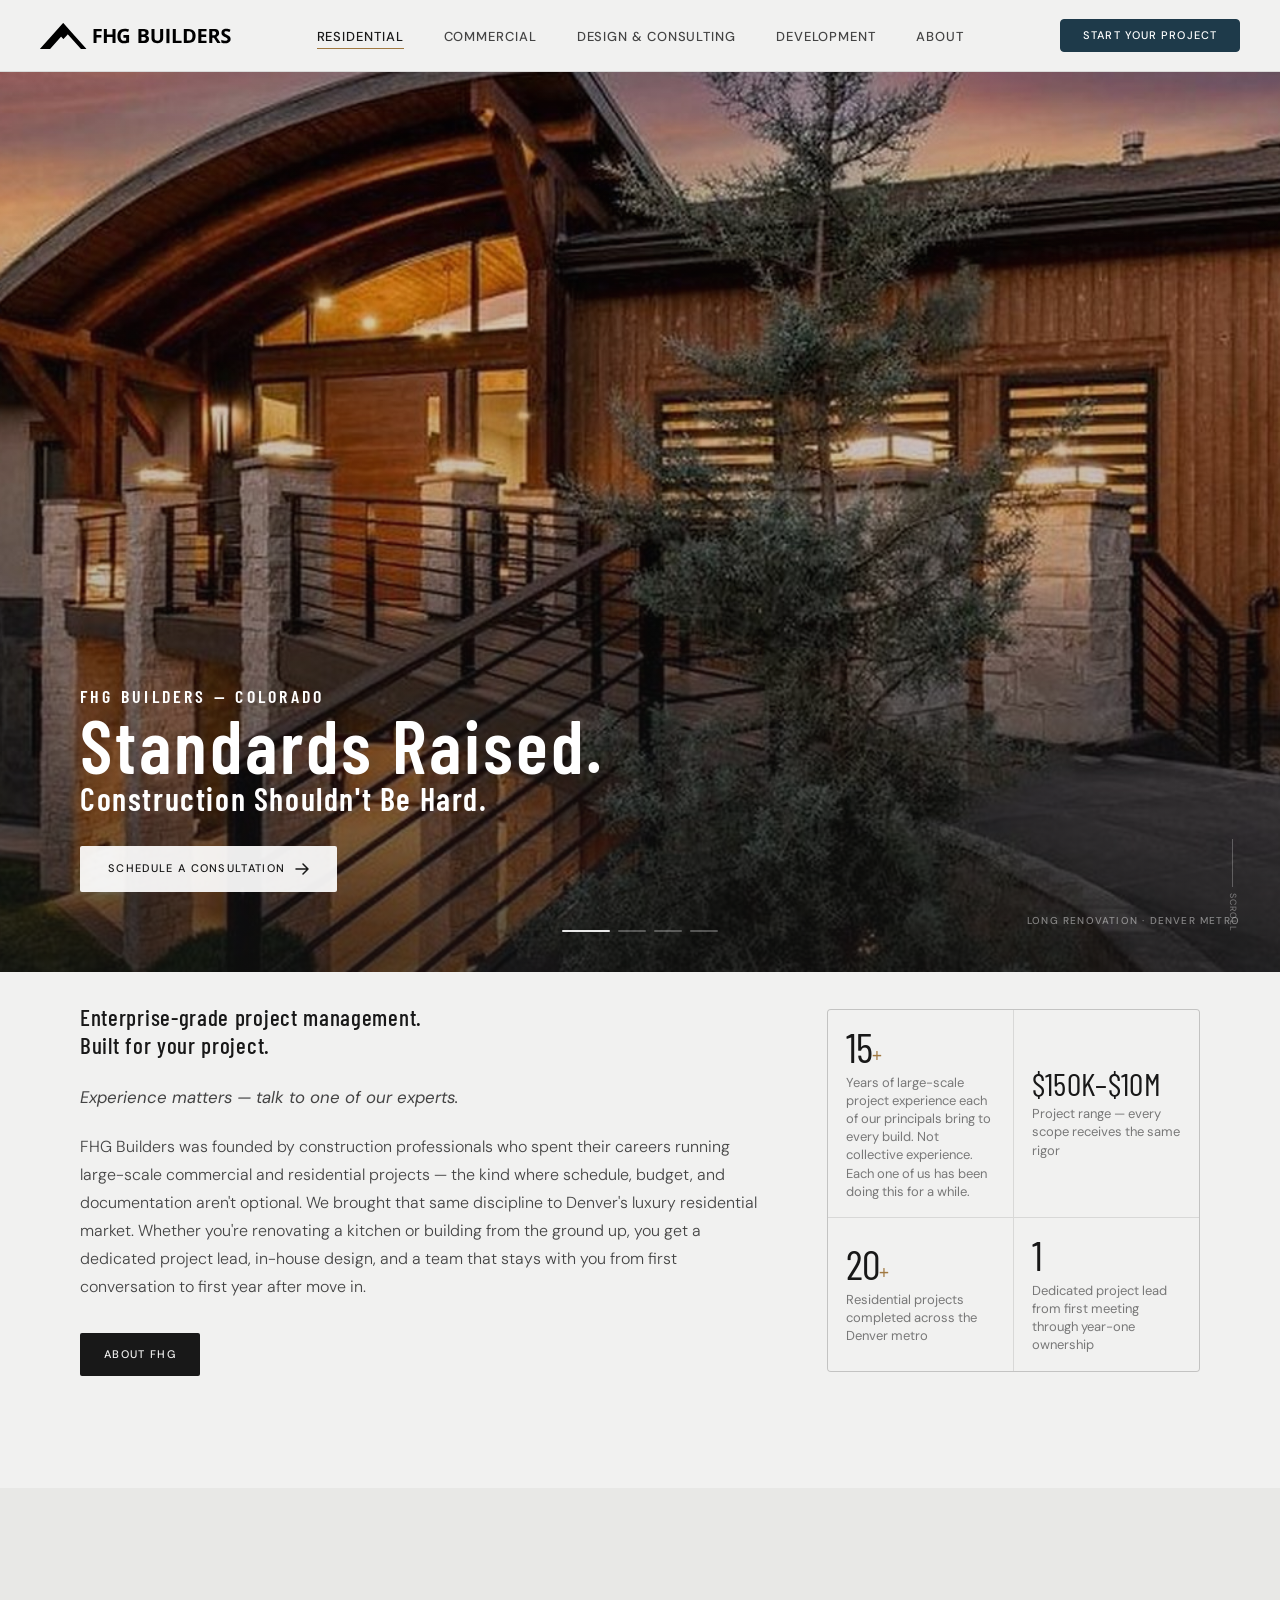
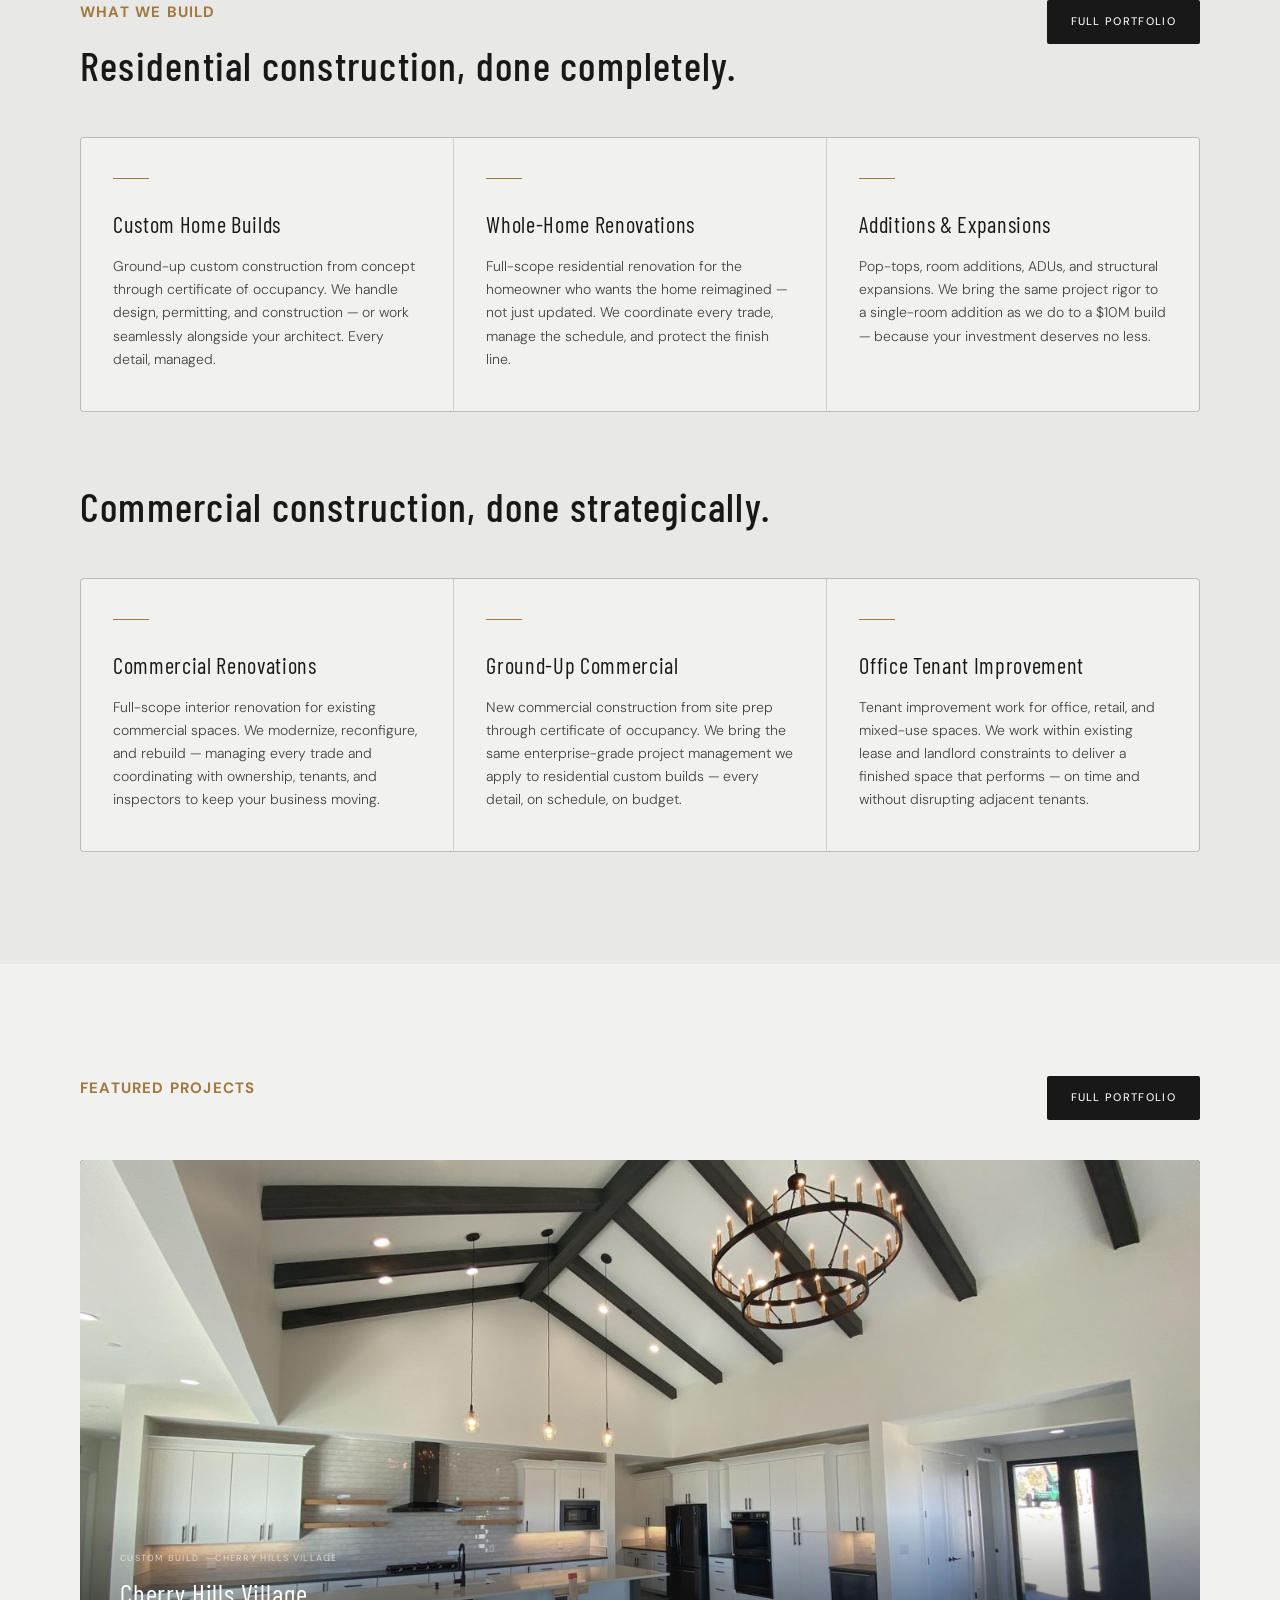
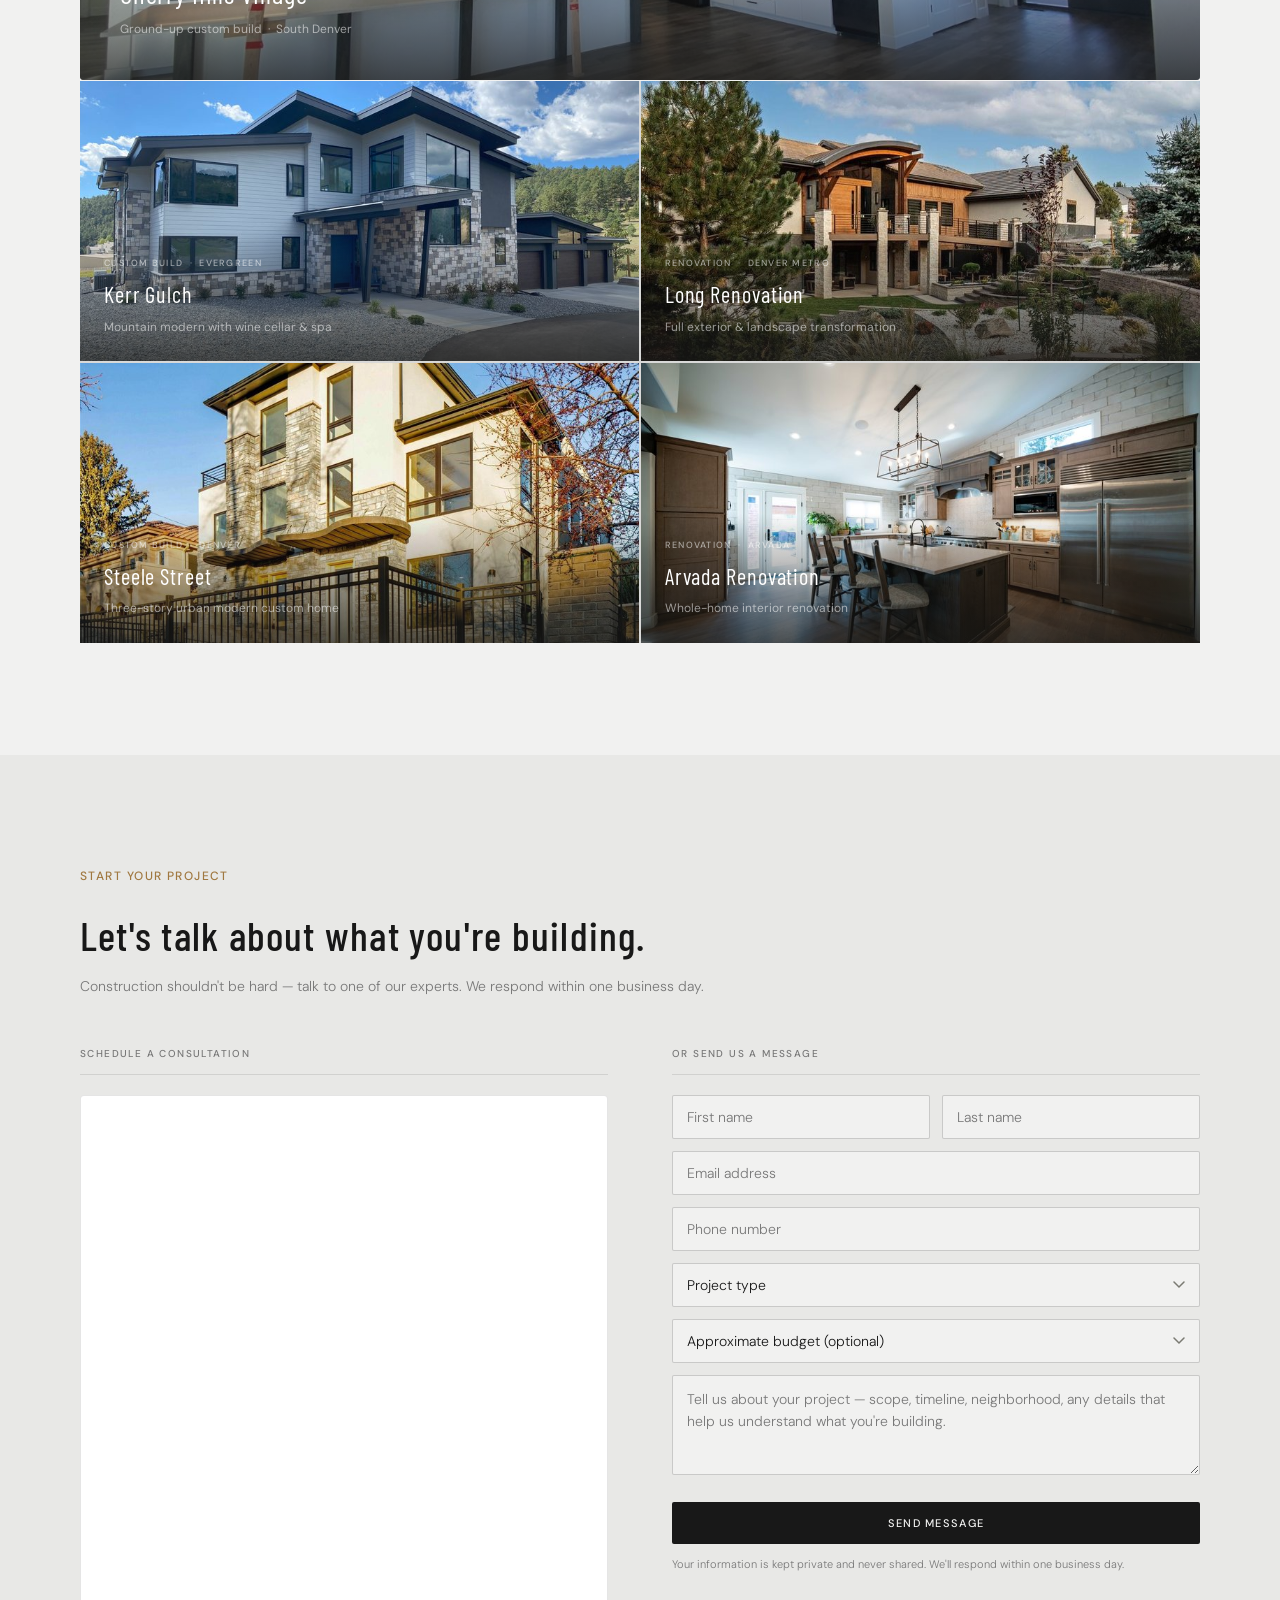
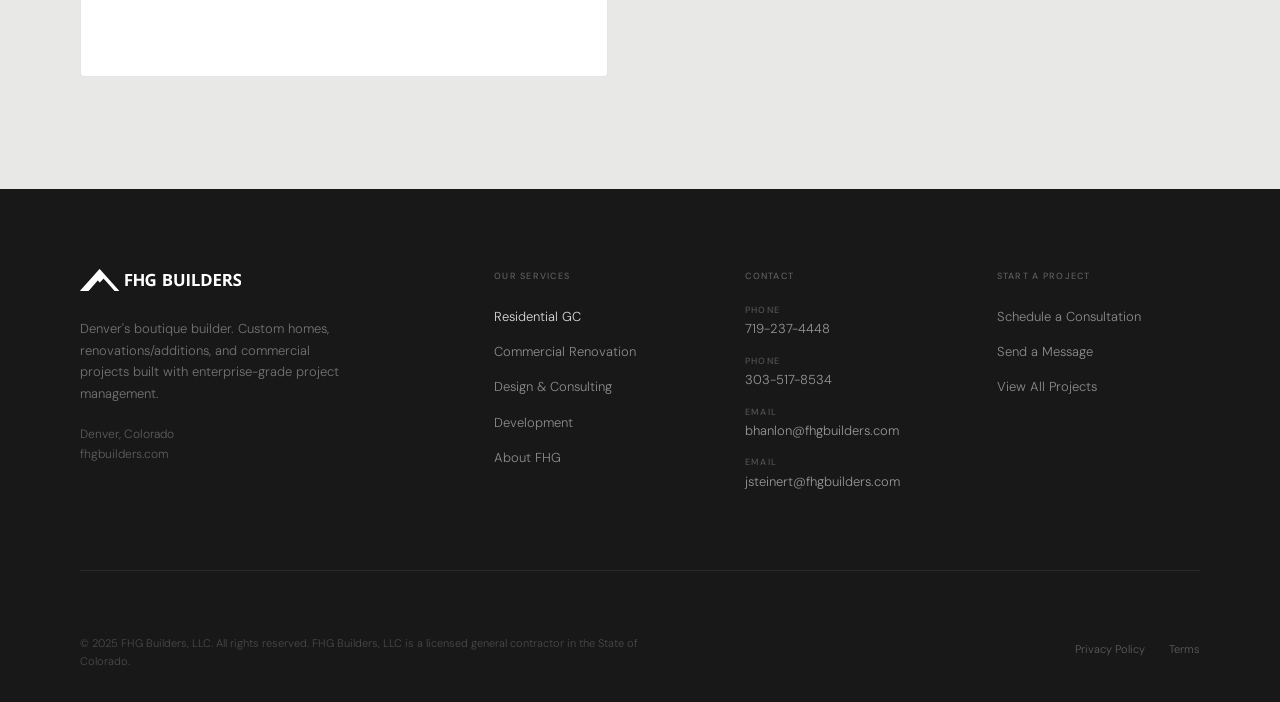
==== commit bb6faebd: "Updated home page headings and others" ====
--- a/index.html
+++ b/index.html
@@ -165,12 +165,12 @@
      ============================================================ -->
 <section class="services">
   <div class="container">
-    <div class="services-header">
+    <div class="services-header services-header--top-align">
       <div>
         <span class="label-tag fade-up">What we build</span>
-        <h2 class="fade-up fade-up-delay-1">Residential construction,<br>done completely.</h2>
-      </div>
-      <a href="portfolio.html" class="btn-primary fade-up">See Our Full Portfolio</a>
+        <h2 class="services-subhead fade-up fade-up-delay-1">Residential construction, done completely.</h2>
+      </div>
+      <a href="portfolio.html" class="btn-primary fade-up">Full Portfolio</a>
     </div>
     <div class="services-grid">
       <div class="service-card fade-up">
@@ -193,7 +193,7 @@
     <!-- Commercial Services -->
     <div class="services-header" style="margin-top: 4rem;">
       <div>
-        <h2 class="fade-up fade-up-delay-1">Commercial construction,<br>done strategically.</h2>
+        <h2 class="services-subhead fade-up fade-up-delay-1">Commercial construction, done strategically.</h2>
       </div>
     </div>
     <div class="services-grid">
@@ -222,12 +222,24 @@
      ============================================================ -->
 <section class="portfolio" id="portfolio">
   <div class="container">
-    <div class="portfolio-header">
+    <div class="portfolio-header portfolio-header--top-align">
       <div>
-        <span class="label-tag fade-up">Featured Projects</span>
-        <h2 class="fade-up fade-up-delay-1">Featured Projects</h2>
-      </div>
-      <a href="portfolio.html" class="btn-primary fade-up">See Our Full Portfolio</a>
+        <span class="label-tag portfolio-label fade-up">Featured Projects</span>
+      </div>
+      <a href="portfolio.html" class="btn-primary fade-up">Full Portfolio</a>
+    </div>
+
+    <!-- Hero project: Cherry Hills Village -->
+    <div class="portfolio-hero fade-up" role="img" aria-label="Cherry Hills Village — Custom Build">
+      <div class="proj-img-bg">
+        <img src="images/residential/portfolio-hero-cherry.jpg" alt="Cherry Hills Village — open kitchen">
+      </div>
+      <div class="proj-overlay"></div>
+      <div class="proj-info">
+        <div class="proj-label">Custom Build &nbsp;·&nbsp; Cherry Hills Village</div>
+        <div class="proj-name">Cherry Hills Village</div>
+        <div class="proj-sub">Ground-up custom build &nbsp;·&nbsp; South Denver</div>
+      </div>
     </div>
 
     <!-- 4-up grid -->
@@ -300,7 +312,7 @@
      ============================================================ -->
 <section class="inquiry" id="inquiry">
   <div class="container">
-    <span class="label-tag inquiry-label fade-up">Start your project</span>
+    <span class="label-tag fade-up">Start your project</span>
     <h2 class="fade-up fade-up-delay-1">Let's talk about what you're building.</h2>
     <p class="inquiry-sub fade-up fade-up-delay-2">Construction shouldn't be hard — talk to one of our experts. We respond within one business day.</p>
 
--- a/css/main.css
+++ b/css/main.css
@@ -599,6 +599,7 @@
   margin-bottom: 3rem;
 }
 
+/* Button pins to top of label rather than bottom of h2 */
 .services-header--top-align {
   align-items: flex-start;
 }
@@ -611,13 +612,7 @@
   letter-spacing: 0.03em;
 }
 
-.services-header .label-tag {
-  font-size: 15px;
-  font-weight: 700;
-  letter-spacing: 0.08em;
-}
-
-/* Subhead under What we build / Commercial — scales fluidly, never clips */
+/* Subhead line — smaller, fluid, wraps gracefully on mobile */
 .services-subhead {
   font-family: var(--f-display);
   font-size: clamp(0.85rem, 2.8vw, 1.35rem);
@@ -629,6 +624,12 @@
   line-height: 1.2;
 }
 
+.services-header .label-tag {
+  font-size: 15px;
+  font-weight: 700;
+  letter-spacing: 0.08em;
+}
+
 .services-grid {
   display: grid;
   grid-template-columns: repeat(3, 1fr);
@@ -690,6 +691,7 @@
   align-items: flex-start;
 }
 
+/* Featured Projects label — matches What we build in size and weight */
 .portfolio-label {
   font-size: 15px;
   font-weight: 700;
@@ -949,12 +951,6 @@
 .inquiry {
   padding: var(--sp-xl) 0;
   background: var(--c-bg-alt);
-}
-
-.inquiry-label {
-  font-size: 15px;
-  font-weight: 700;
-  letter-spacing: 0.08em;
 }
 
 .inquiry h2 {
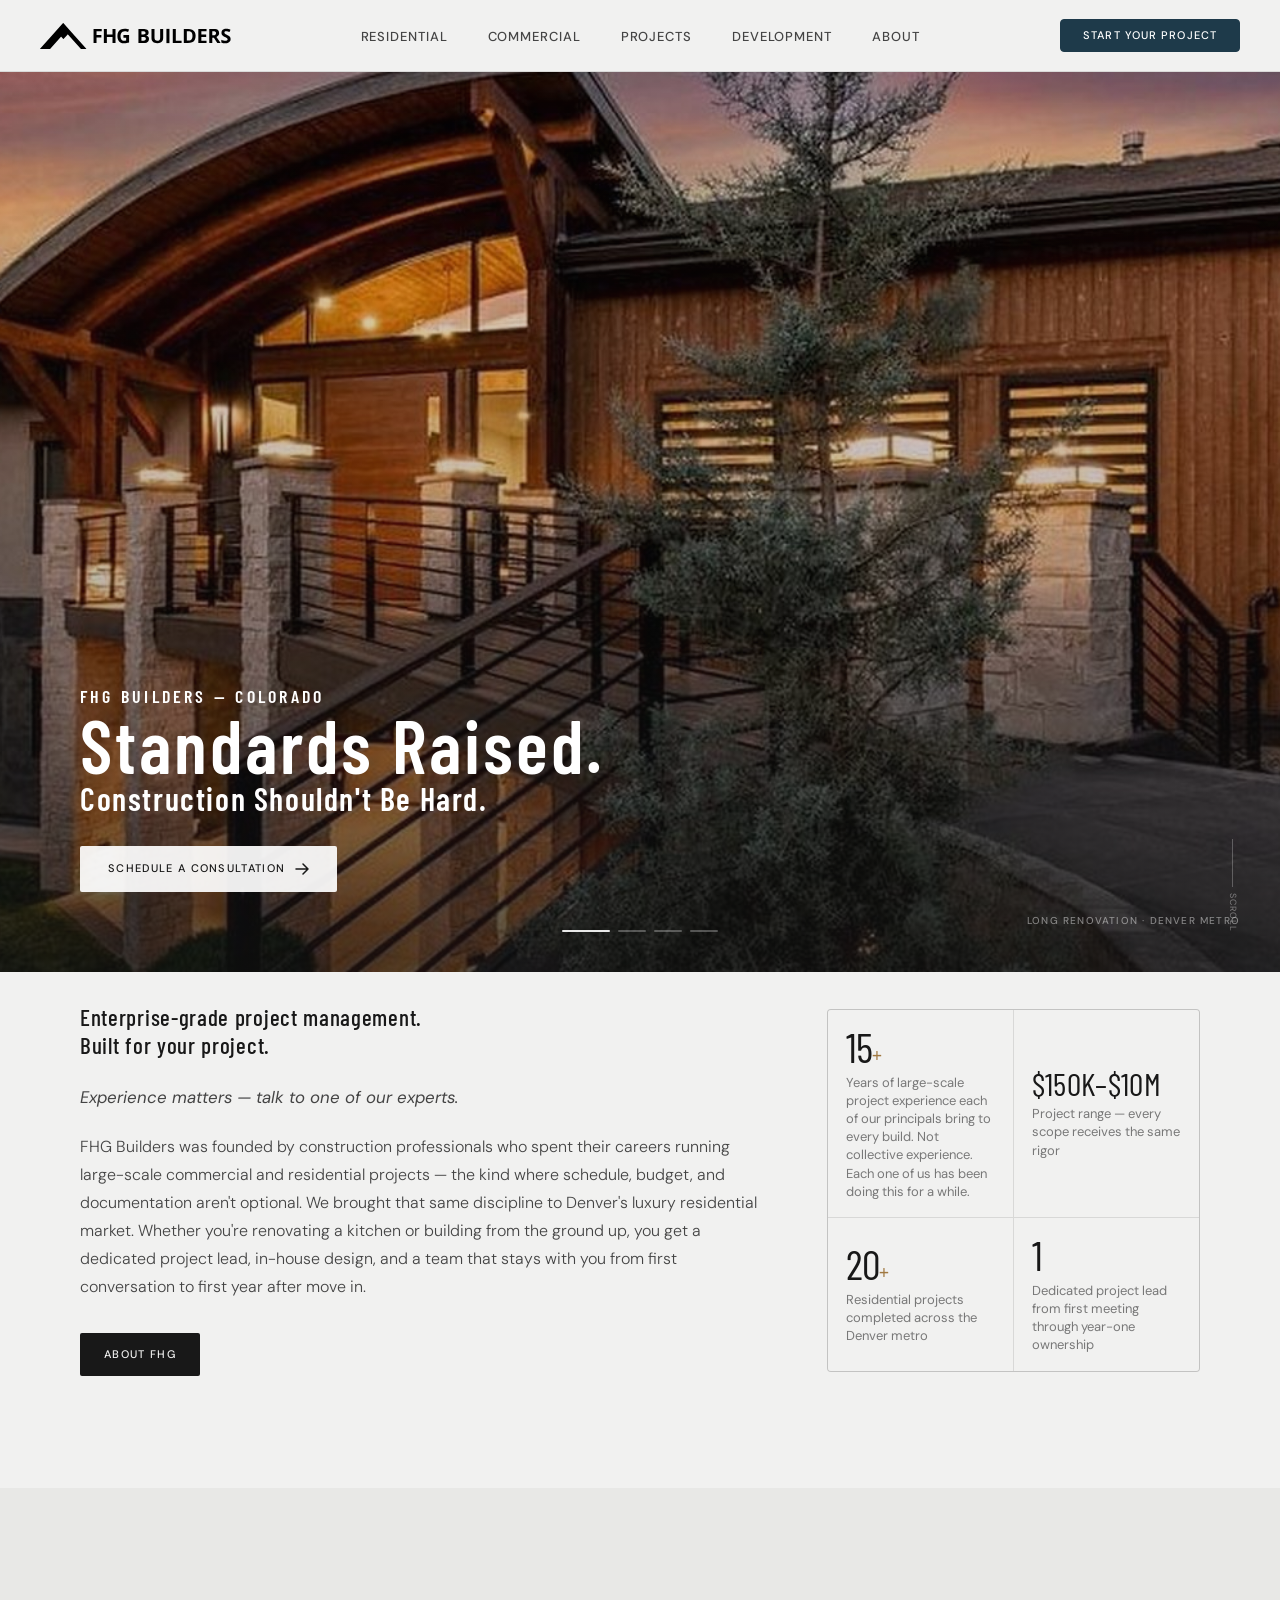
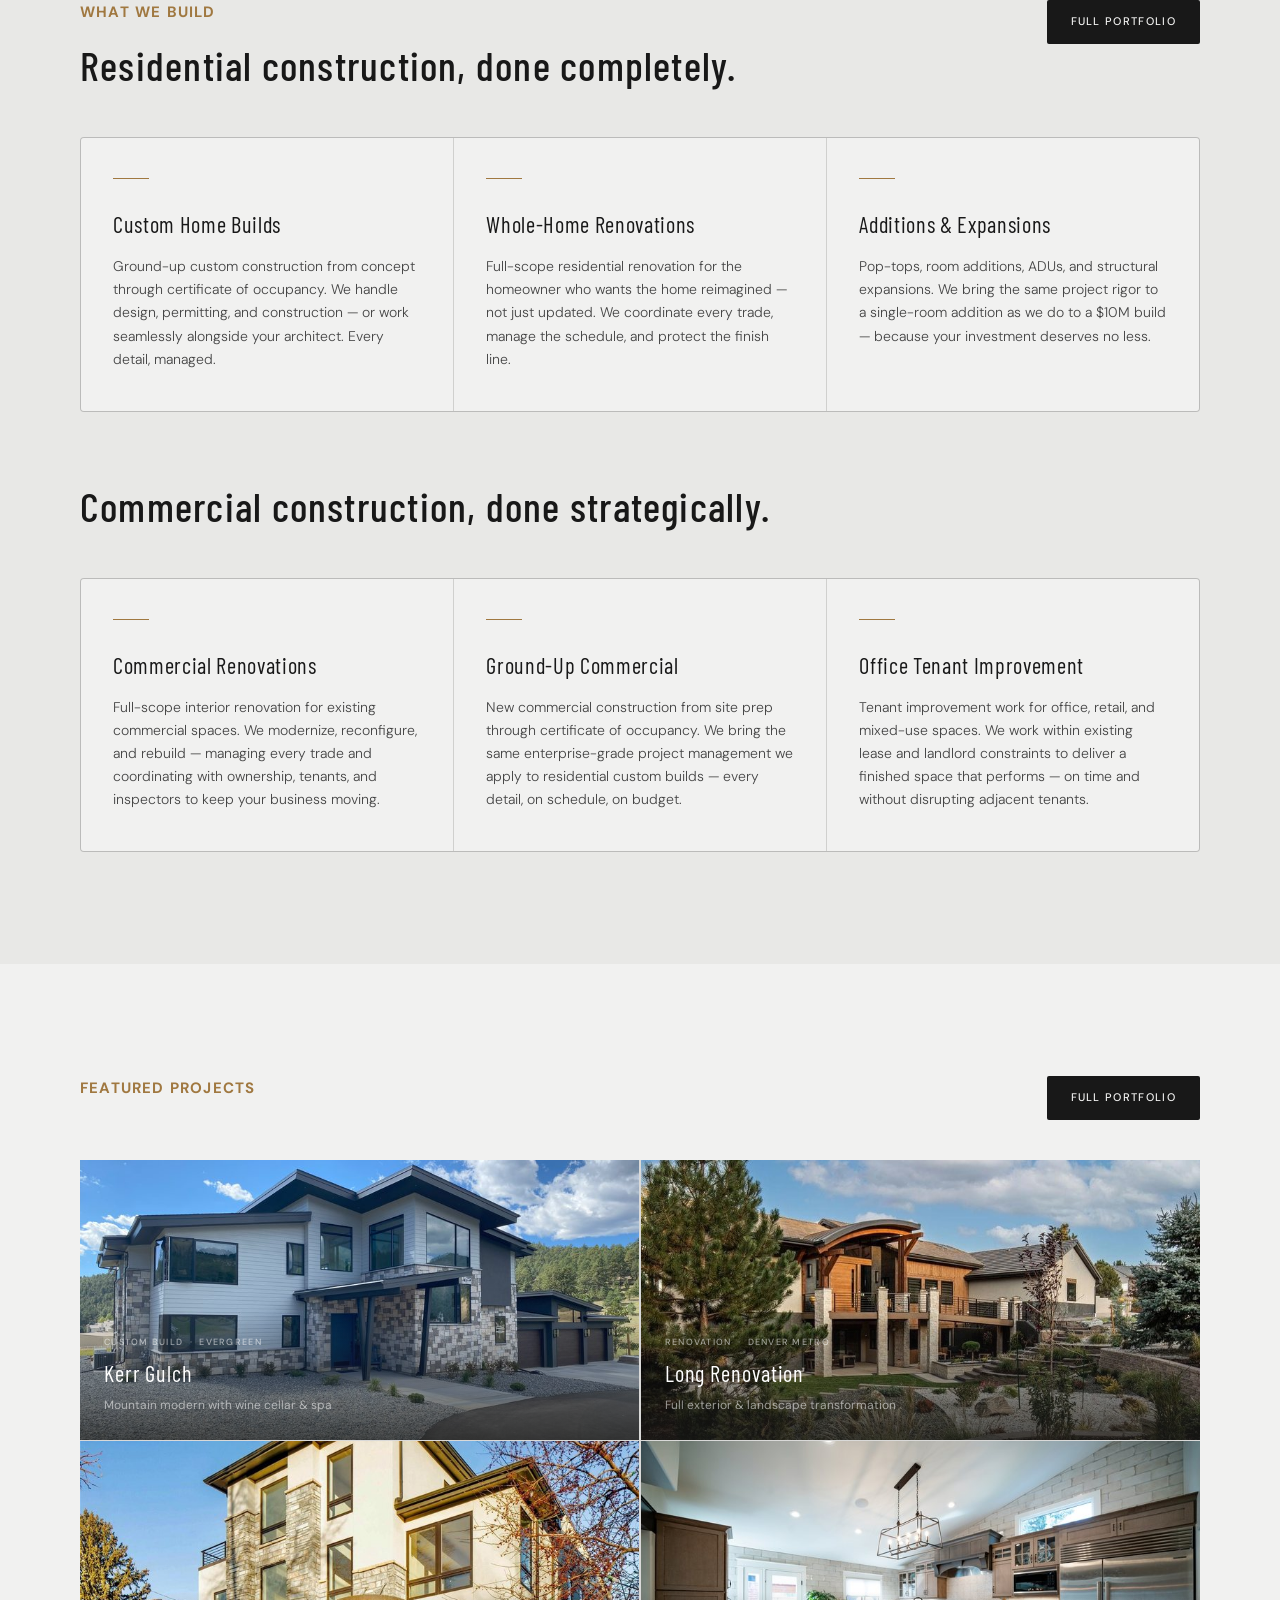
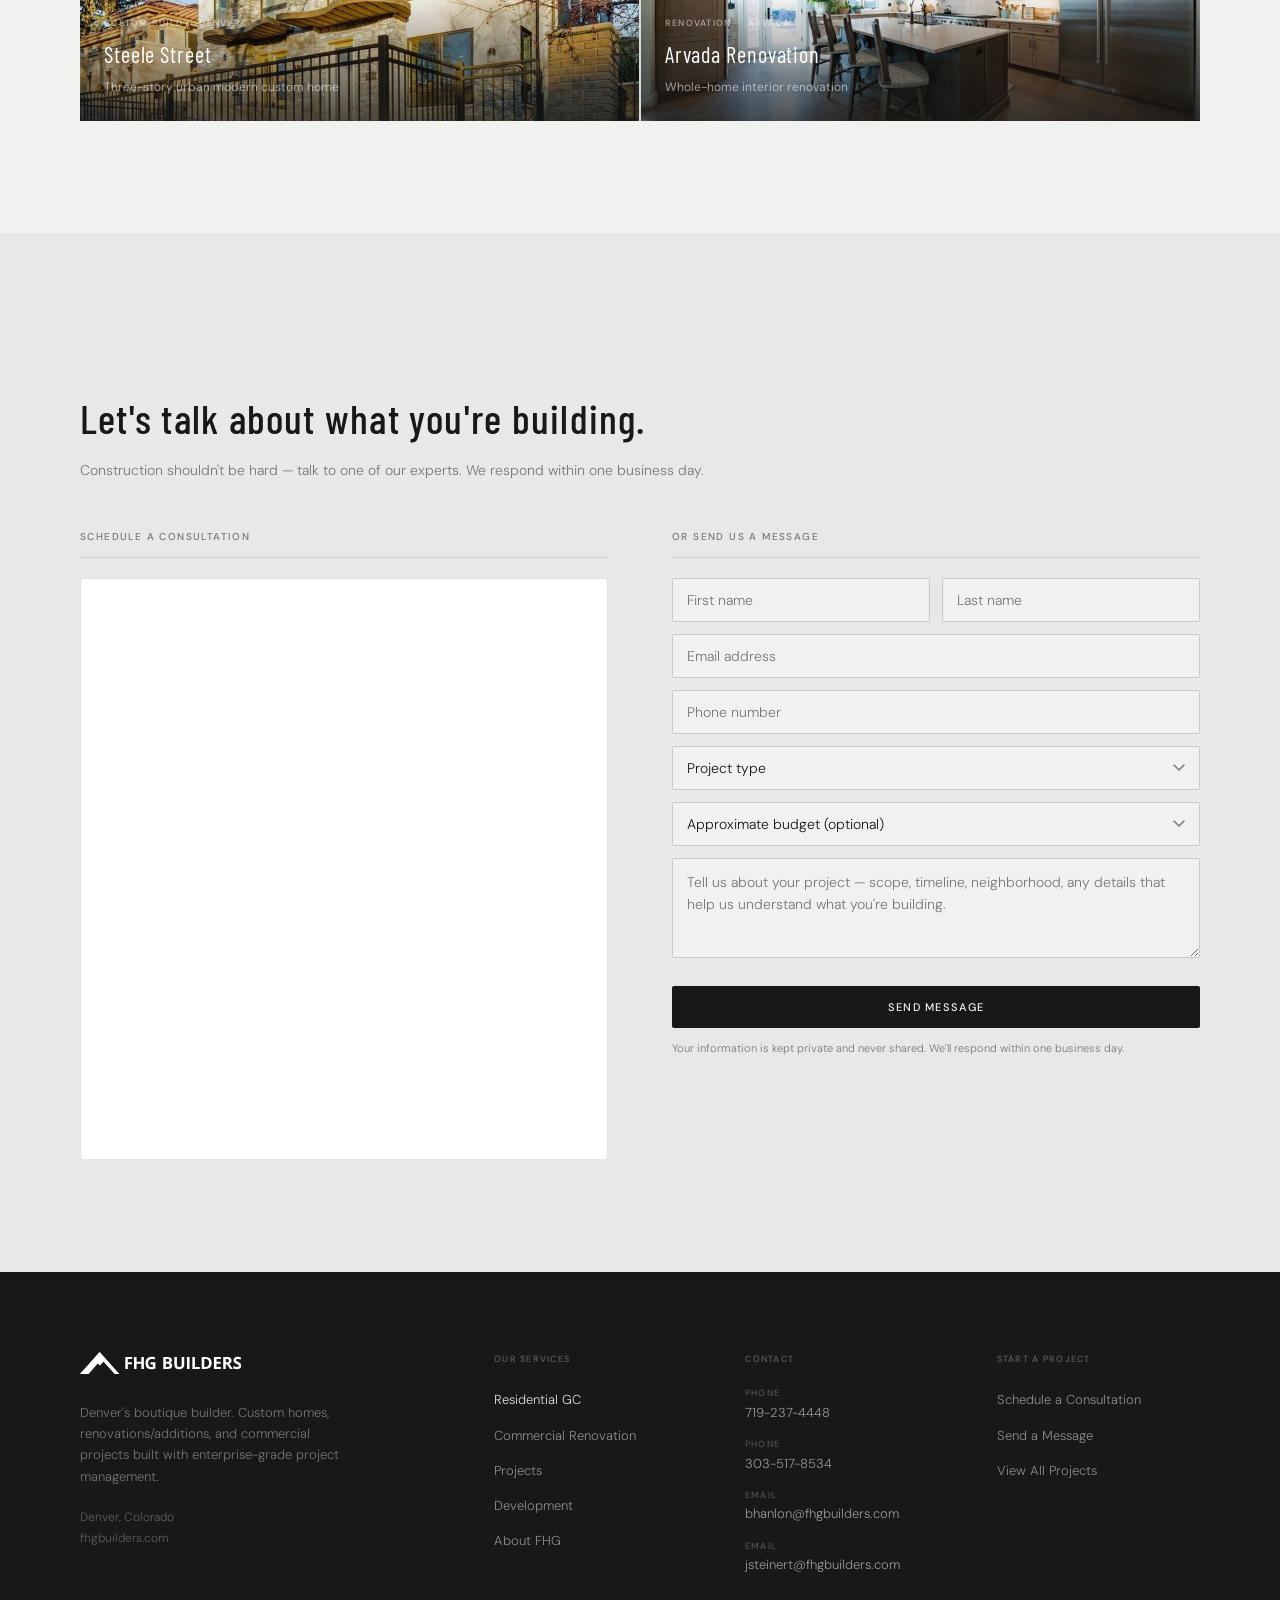
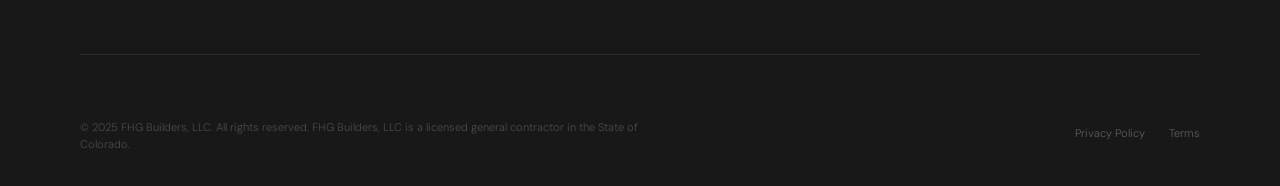
==== commit ad606091: "Update home" ====
--- a/index.html
+++ b/index.html
@@ -3,8 +3,8 @@
 <head>
 <meta charset="UTF-8">
 <meta name="viewport" content="width=device-width, initial-scale=1.0">
-<title>Residential Construction — FHG Builders | Denver Custom Homes & Renovations</title>
-<meta name="description" content="Denver's luxury custom home builder and renovation contractor. FHG Builders delivers enterprise-grade project management on every residential project, from $150K renovations to $10M custom builds.">
+<title>FHG Builders | Denver Construction — Residential, Commercial & Development</title>
+<meta name="description" content="FHG Builders is Denver's boutique construction firm — residential custom homes, renovations, commercial build-outs, and development projects built with enterprise-grade project management.">
 <link rel="preconnect" href="https://fonts.googleapis.com">
 <link rel="preconnect" href="https://fonts.gstatic.com" crossorigin>
 <link href="https://fonts.googleapis.com/css2?family=Barlow+Condensed:wght@300;400;500;600&family=DM+Sans:ital,wght@0,300;0,400;0,500;1,300&display=swap" rel="stylesheet">
@@ -38,9 +38,9 @@
     </a>
 
     <ul class="nav-links" id="nav-links">
-      <li><a href="/residential" class="active">Residential</a></li>
+      <li><a href="/residential">Residential</a></li>
       <li><a href="/commercial">Commercial</a></li>
-      <li><a href="/design-consulting">Design & Consulting</a></li>
+      <li><a href="portfolio.html">Projects</a></li>
       <li><a href="/development">Development</a></li>
       <li><a href="/about">About</a></li>
     </ul>
@@ -229,19 +229,6 @@
       <a href="portfolio.html" class="btn-primary fade-up">Full Portfolio</a>
     </div>
 
-    <!-- Hero project: Cherry Hills Village -->
-    <div class="portfolio-hero fade-up" role="img" aria-label="Cherry Hills Village — Custom Build">
-      <div class="proj-img-bg">
-        <img src="images/residential/portfolio-hero-cherry.jpg" alt="Cherry Hills Village — open kitchen">
-      </div>
-      <div class="proj-overlay"></div>
-      <div class="proj-info">
-        <div class="proj-label">Custom Build &nbsp;·&nbsp; Cherry Hills Village</div>
-        <div class="proj-name">Cherry Hills Village</div>
-        <div class="proj-sub">Ground-up custom build &nbsp;·&nbsp; South Denver</div>
-      </div>
-    </div>
-
     <!-- 4-up grid -->
     <div class="portfolio-grid">
       <div class="portfolio-grid-item fade-up" role="img" aria-label="Kerr Gulch — Custom Build">
@@ -312,7 +299,7 @@
      ============================================================ -->
 <section class="inquiry" id="inquiry">
   <div class="container">
-    <span class="label-tag fade-up">Start your project</span>
+    <span class="label-tag inquiry-label fade-up">Start your project</span>
     <h2 class="fade-up fade-up-delay-1">Let's talk about what you're building.</h2>
     <p class="inquiry-sub fade-up fade-up-delay-2">Construction shouldn't be hard — talk to one of our experts. We respond within one business day.</p>
 
@@ -414,7 +401,7 @@
         <ul>
           <li><a href="/residential" class="active-link">Residential GC</a></li>
           <li><a href="/commercial">Commercial Renovation</a></li>
-          <li><a href="/design-consulting">Design &amp; Consulting</a></li>
+          <li><a href="portfolio.html">Projects</a></li>
           <li><a href="/development">Development</a></li>
           <li><a href="/about">About FHG</a></li>
         </ul>
--- a/css/main.css
+++ b/css/main.css
@@ -509,6 +509,7 @@
   display: inline-flex;
   align-items: center;
   gap: 8px;
+  white-space: nowrap;
   background: var(--c-text);
   color: var(--c-bg);
   font-size: 11px;
@@ -951,6 +952,12 @@
 .inquiry {
   padding: var(--sp-xl) 0;
   background: var(--c-bg-alt);
+}
+
+.inquiry-label {
+  font-size: 15px;
+  font-weight: 700;
+  letter-spacing: 0.08em;
 }
 
 .inquiry h2 {
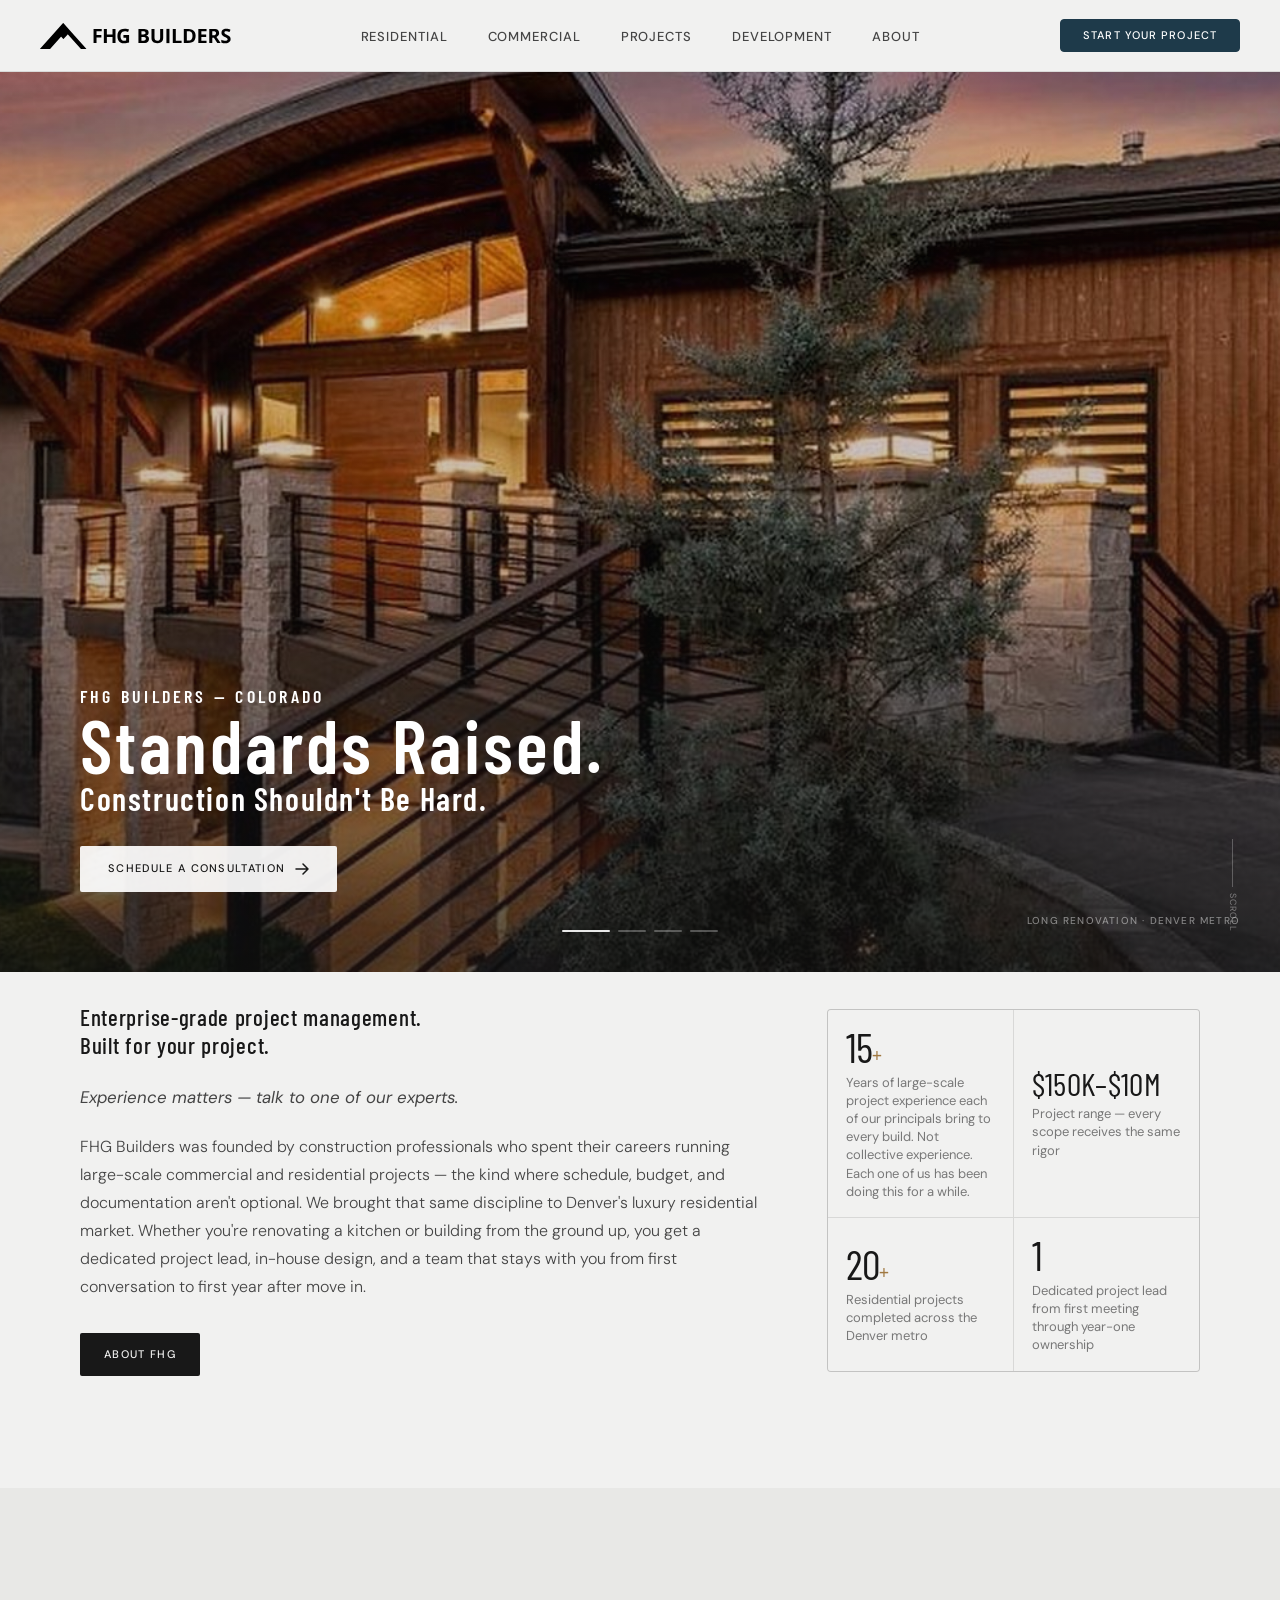
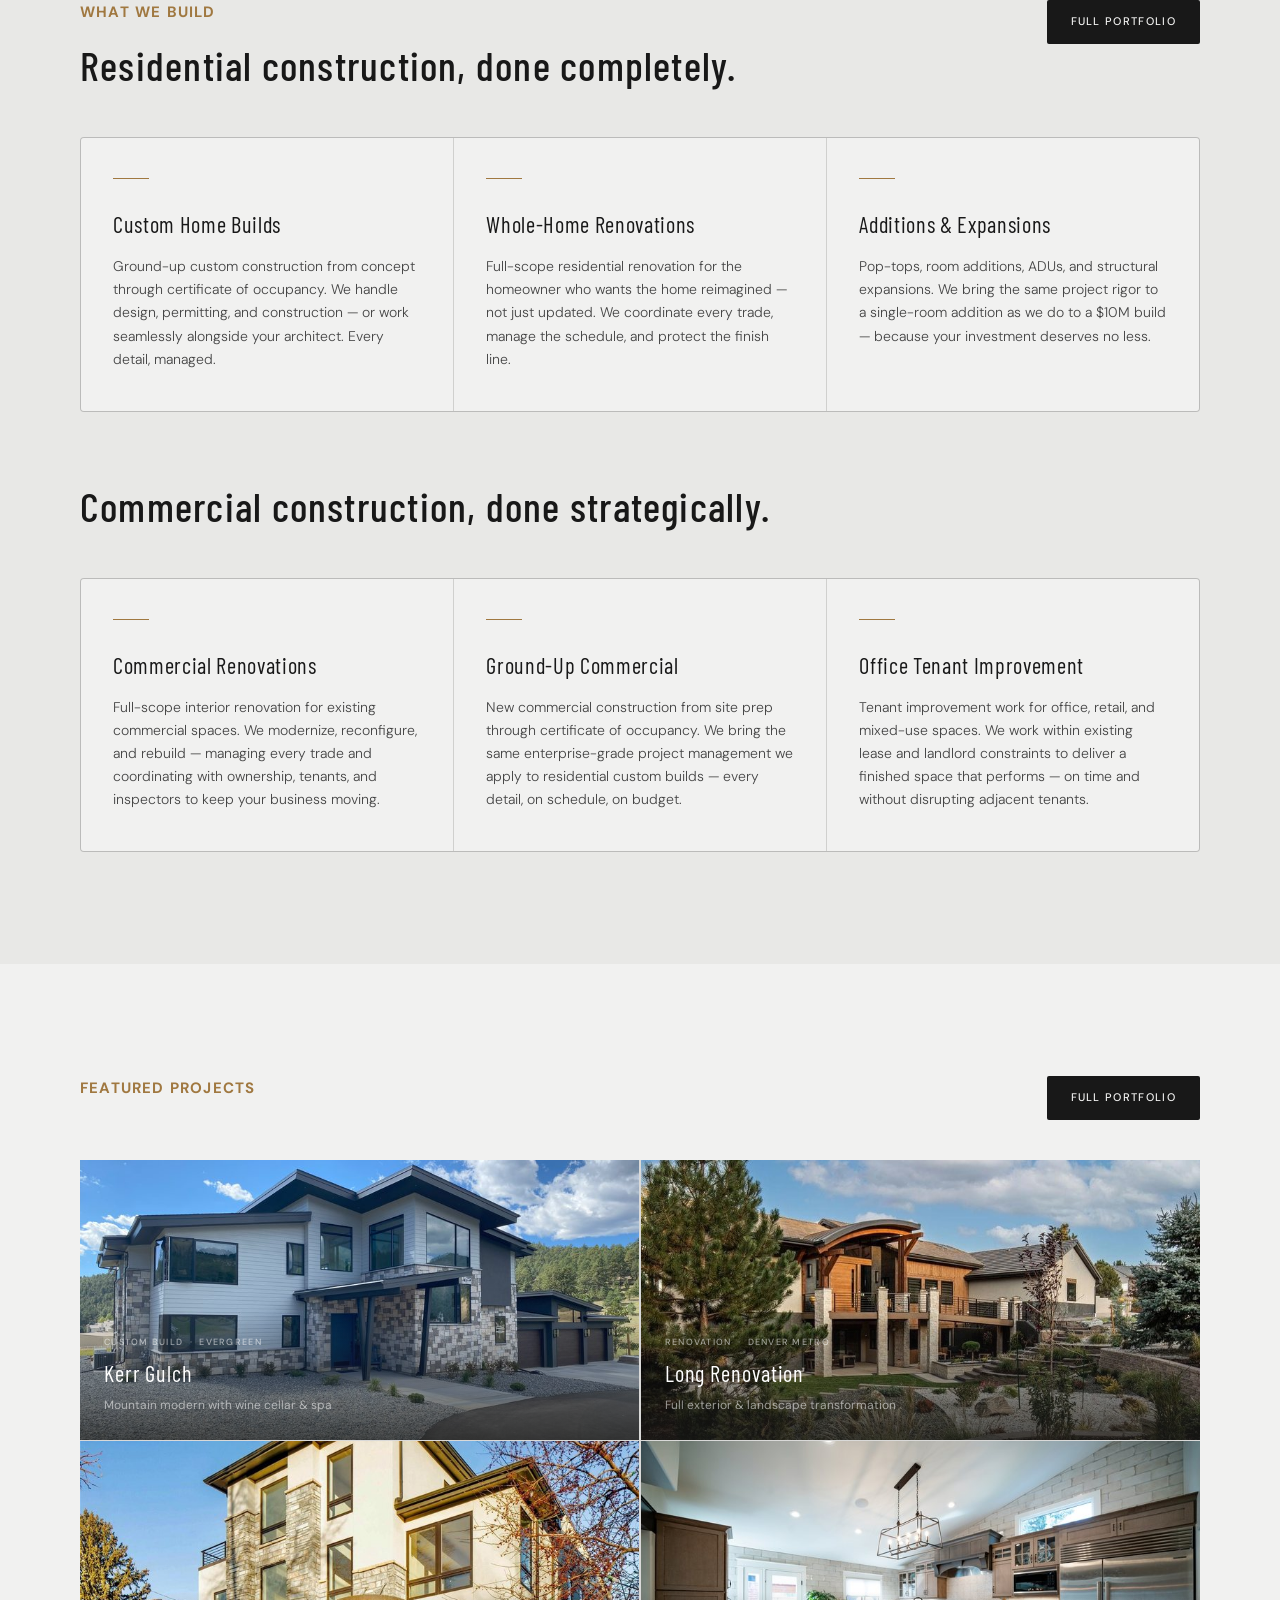
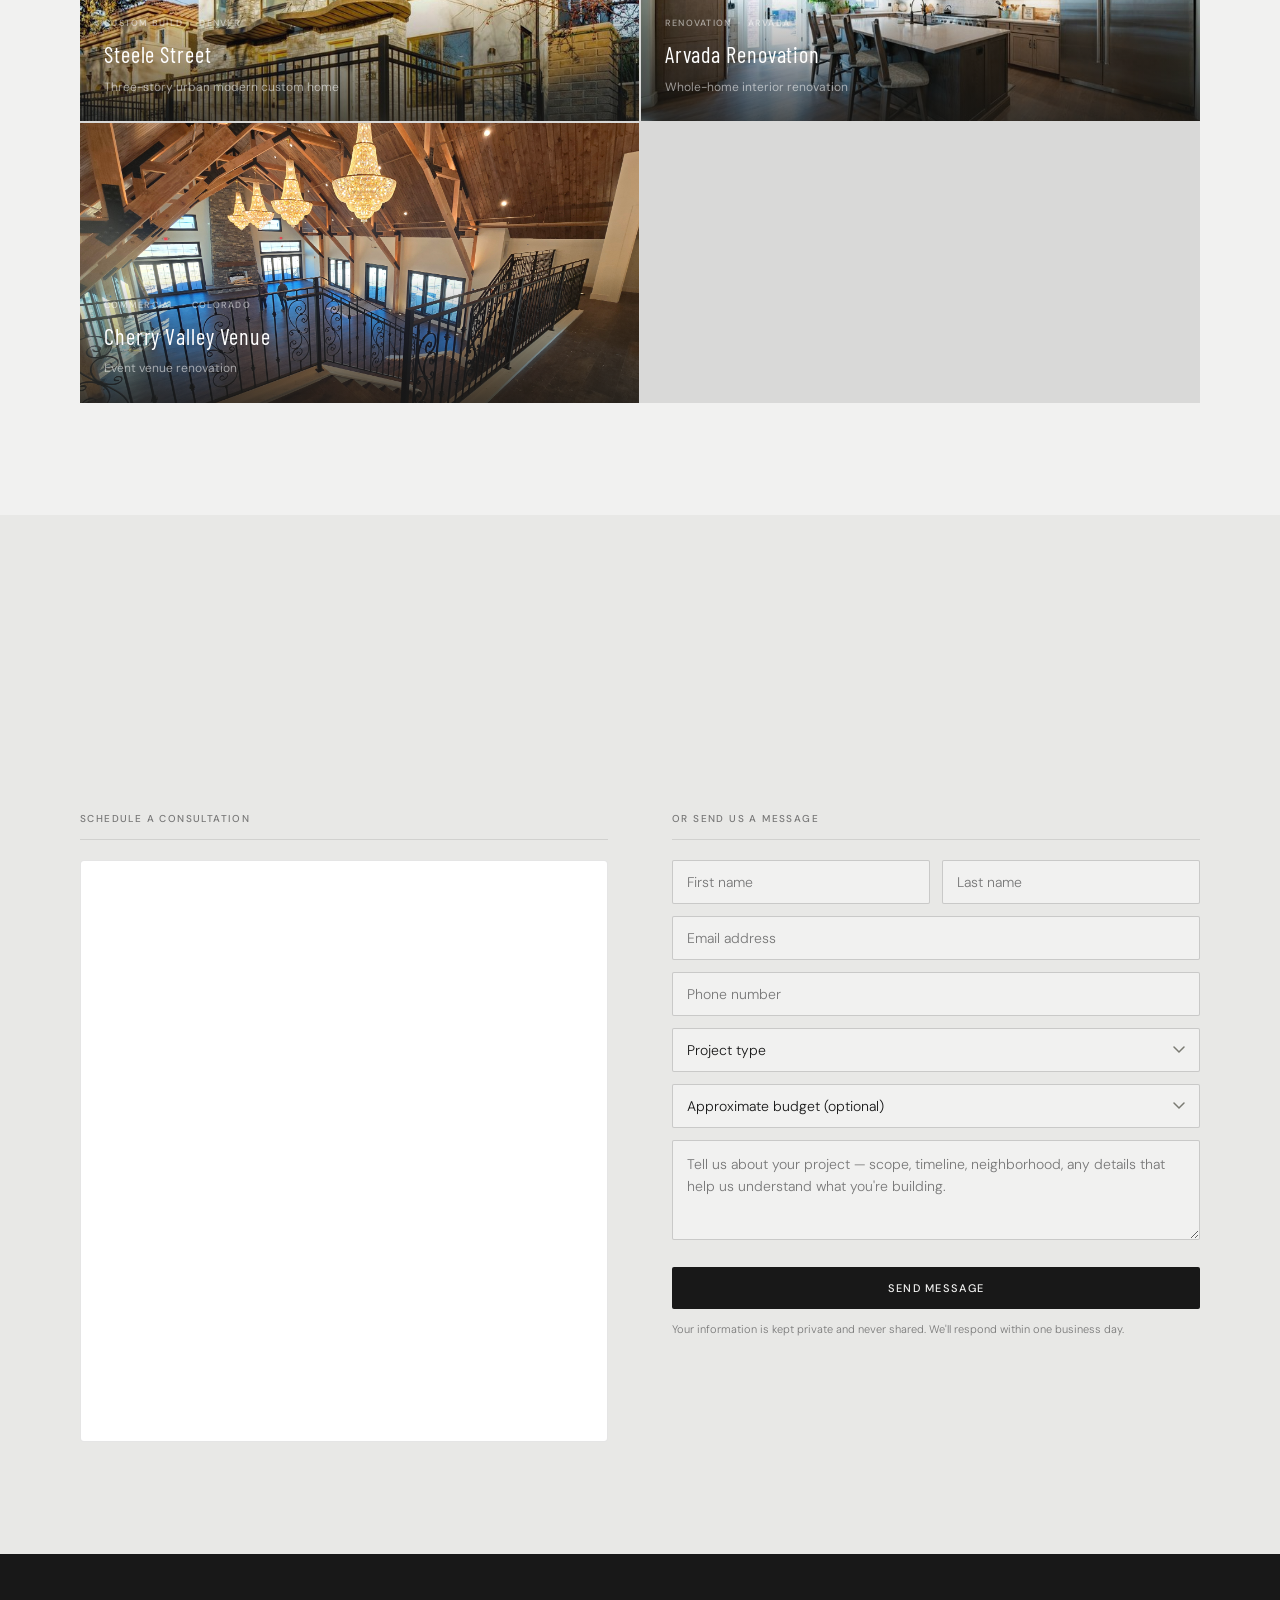
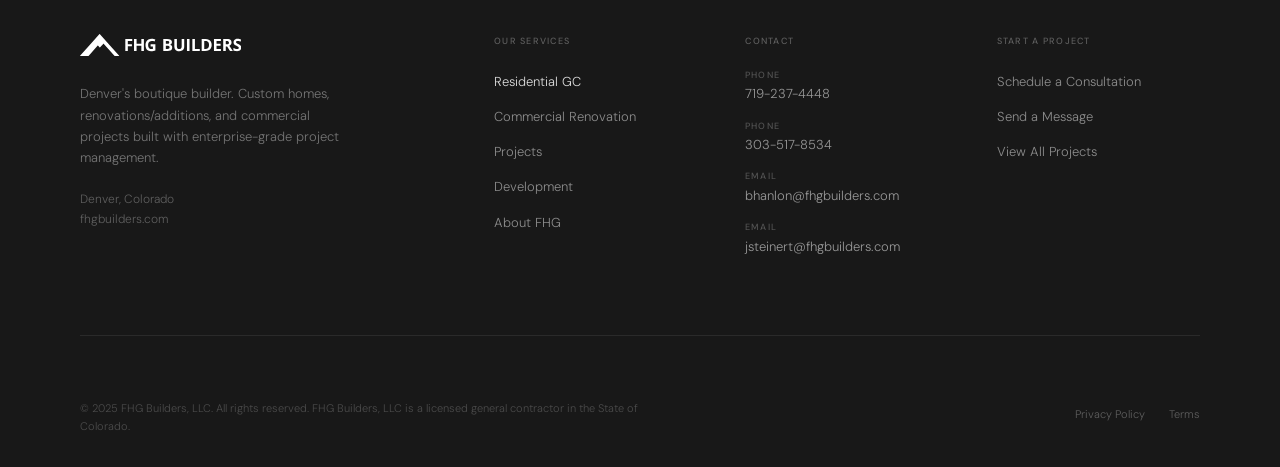
==== commit eef981f1: "Updates to protfolio and about us" ====
--- a/index.html
+++ b/index.html
@@ -38,11 +38,11 @@
     </a>
 
     <ul class="nav-links" id="nav-links">
-      <li><a href="/residential">Residential</a></li>
-      <li><a href="/commercial">Commercial</a></li>
+      <li><a href="residential.html">Residential</a></li>
+      <li><a href="commercial.html">Commercial</a></li>
       <li><a href="portfolio.html">Projects</a></li>
-      <li><a href="/development">Development</a></li>
-      <li><a href="/about">About</a></li>
+      <li><a href="development.html">Development</a></li>
+      <li><a href="about.html">About</a></li>
     </ul>
 
     <a href="#inquiry" class="nav-cta">Start Your Project</a>
@@ -132,7 +132,7 @@
         <p class="fade-up fade-up-delay-1" style="font-size:1.05rem; font-weight:400; color:var(--c-text-mid); margin-bottom:1.25rem; font-style:italic;">Experience matters — talk to one of our experts.</p>
         <p class="fade-up fade-up-delay-2">FHG Builders was founded by construction professionals who spent their careers running large-scale commercial and residential projects — the kind where schedule, budget, and documentation aren't optional. We brought that same discipline to Denver's luxury residential market. Whether you're renovating a kitchen or building from the ground up, you get a dedicated project lead, in-house design, and a team that stays with you from first conversation to first year after move in.</p>
         <div class="brand-btns fade-up fade-up-delay-3">
-          <a href="/about" class="btn-primary">About FHG</a>
+          <a href="about.html" class="btn-primary">About FHG</a>
         </div>
       </div>
       <div class="fade-up fade-up-delay-2">
@@ -276,6 +276,18 @@
           <div class="proj-label">Renovation &nbsp;·&nbsp; Arvada</div>
           <div class="proj-name">Arvada Renovation</div>
           <div class="proj-sub">Whole-home interior renovation</div>
+        </div>
+      </div>
+
+      <div class="portfolio-grid-item fade-up" role="img" aria-label="Cherry Valley Event Venue">
+        <div class="proj-img-bg">
+          <img src="images/Commercial/cover-cherryvalley.jpg" alt="Cherry Valley Event Venue">
+        </div>
+        <div class="proj-overlay"></div>
+        <div class="proj-info">
+          <div class="proj-label">Commercial &nbsp;·&nbsp; Colorado</div>
+          <div class="proj-name">Cherry Valley Venue</div>
+          <div class="proj-sub">Event venue renovation</div>
         </div>
       </div>
     </div>
@@ -399,11 +411,11 @@
       <div class="footer-col">
         <h4>Our Services</h4>
         <ul>
-          <li><a href="/residential" class="active-link">Residential GC</a></li>
-          <li><a href="/commercial">Commercial Renovation</a></li>
+          <li><a href="residential.html" class="active-link">Residential GC</a></li>
+          <li><a href="commercial.html">Commercial Renovation</a></li>
           <li><a href="portfolio.html">Projects</a></li>
-          <li><a href="/development">Development</a></li>
-          <li><a href="/about">About FHG</a></li>
+          <li><a href="development.html">Development</a></li>
+          <li><a href="about.html">About FHG</a></li>
         </ul>
       </div>
 
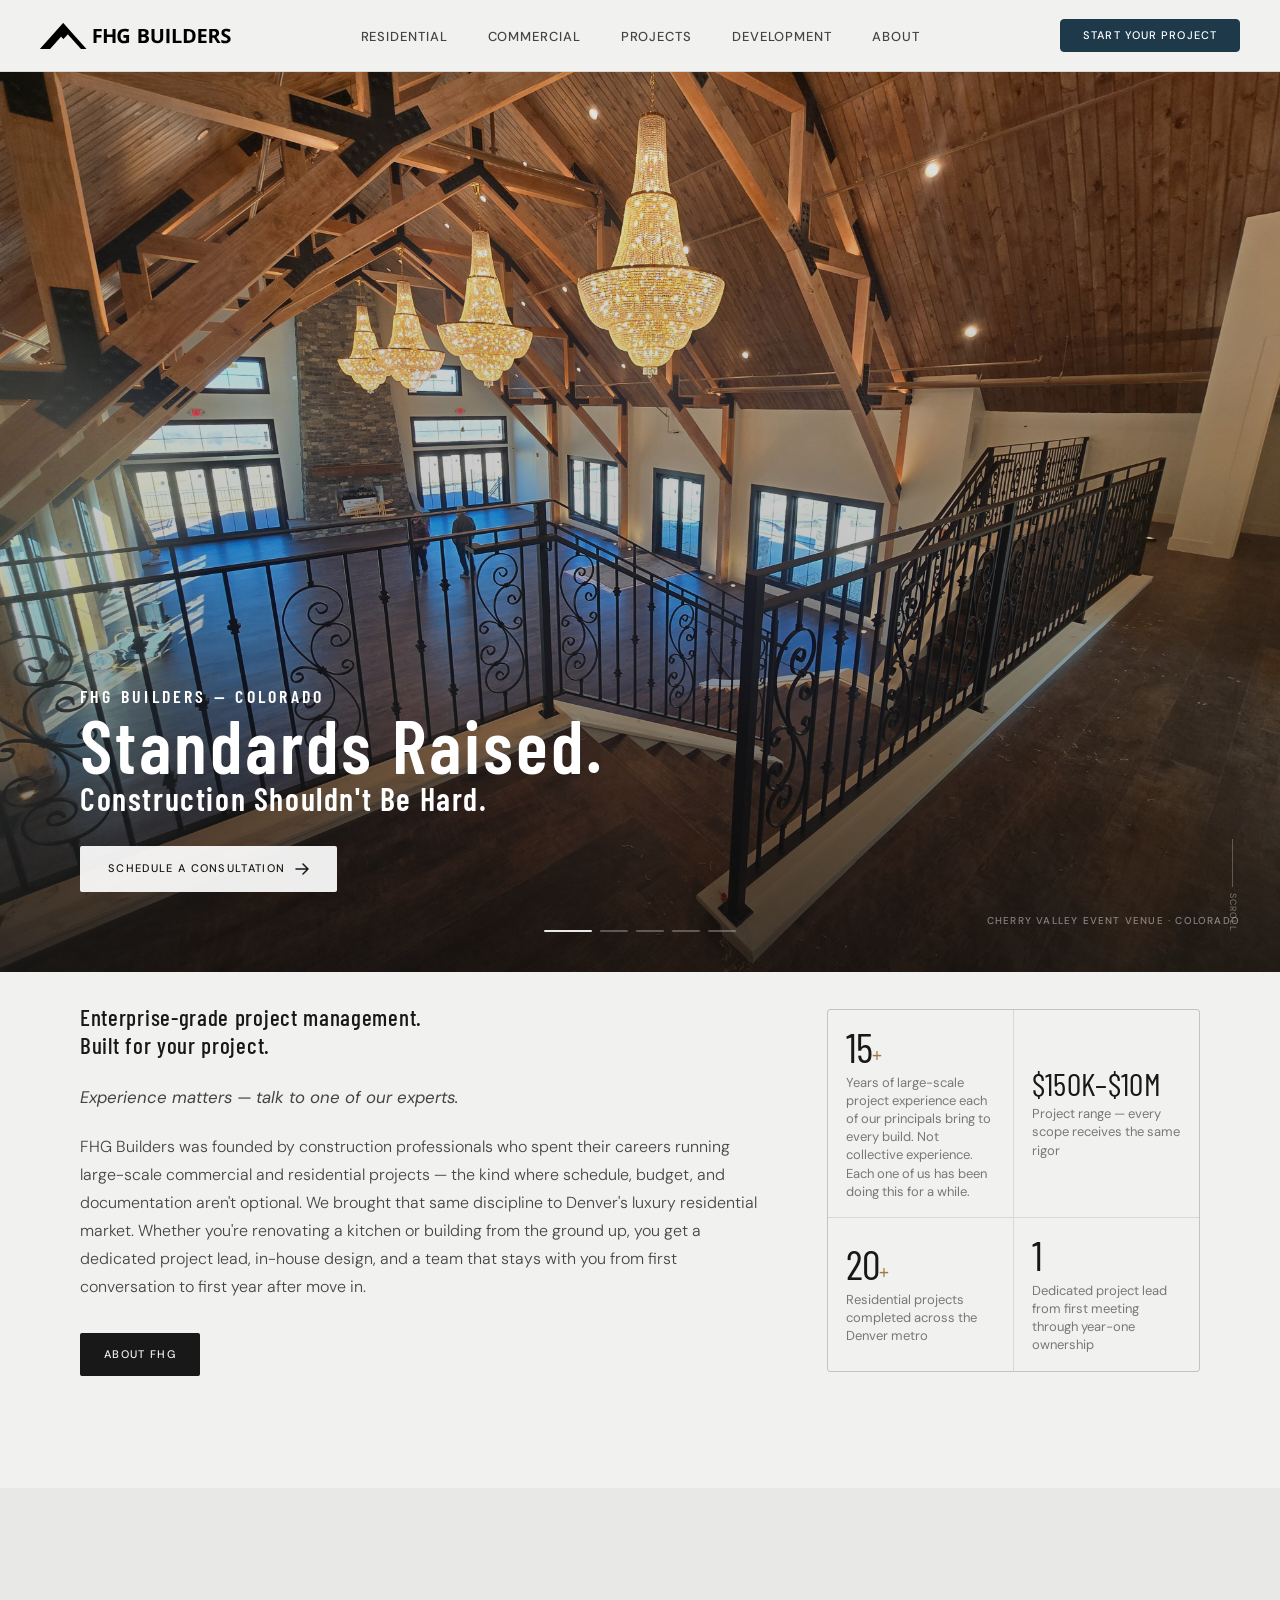
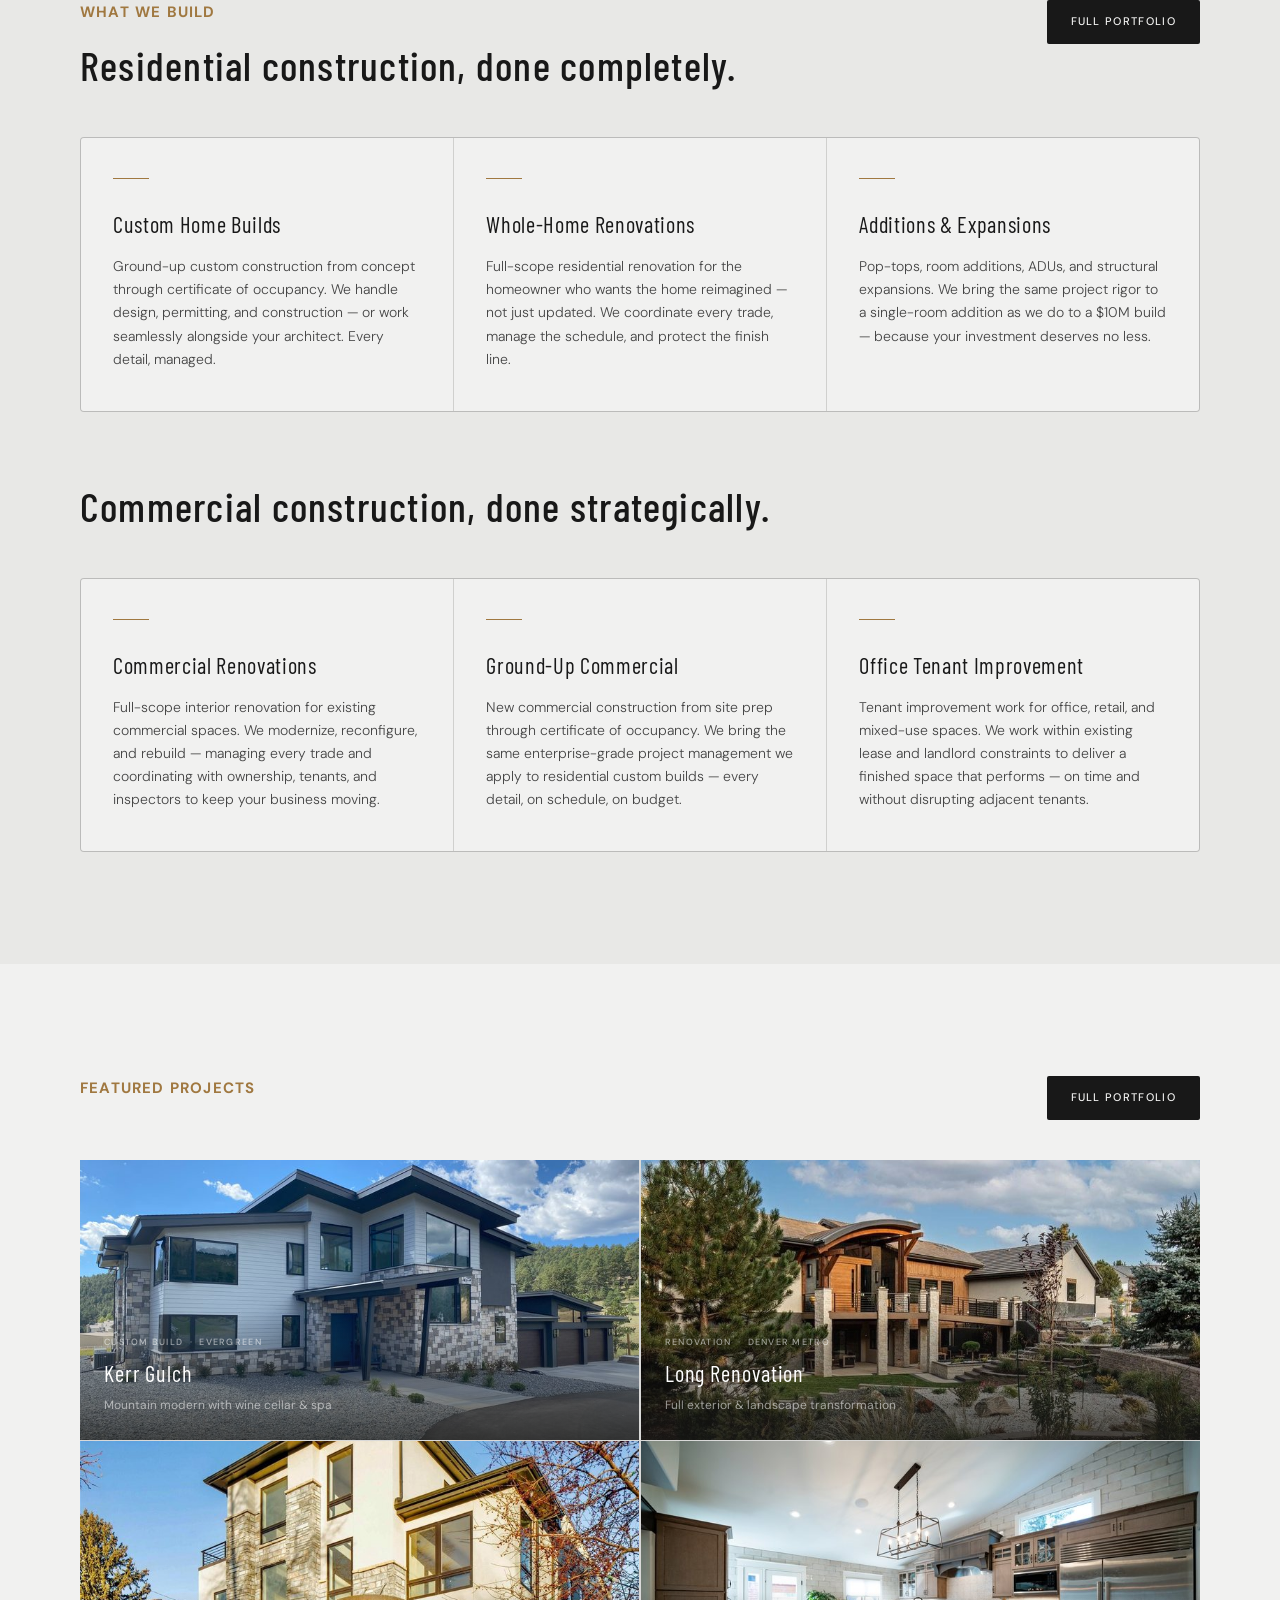
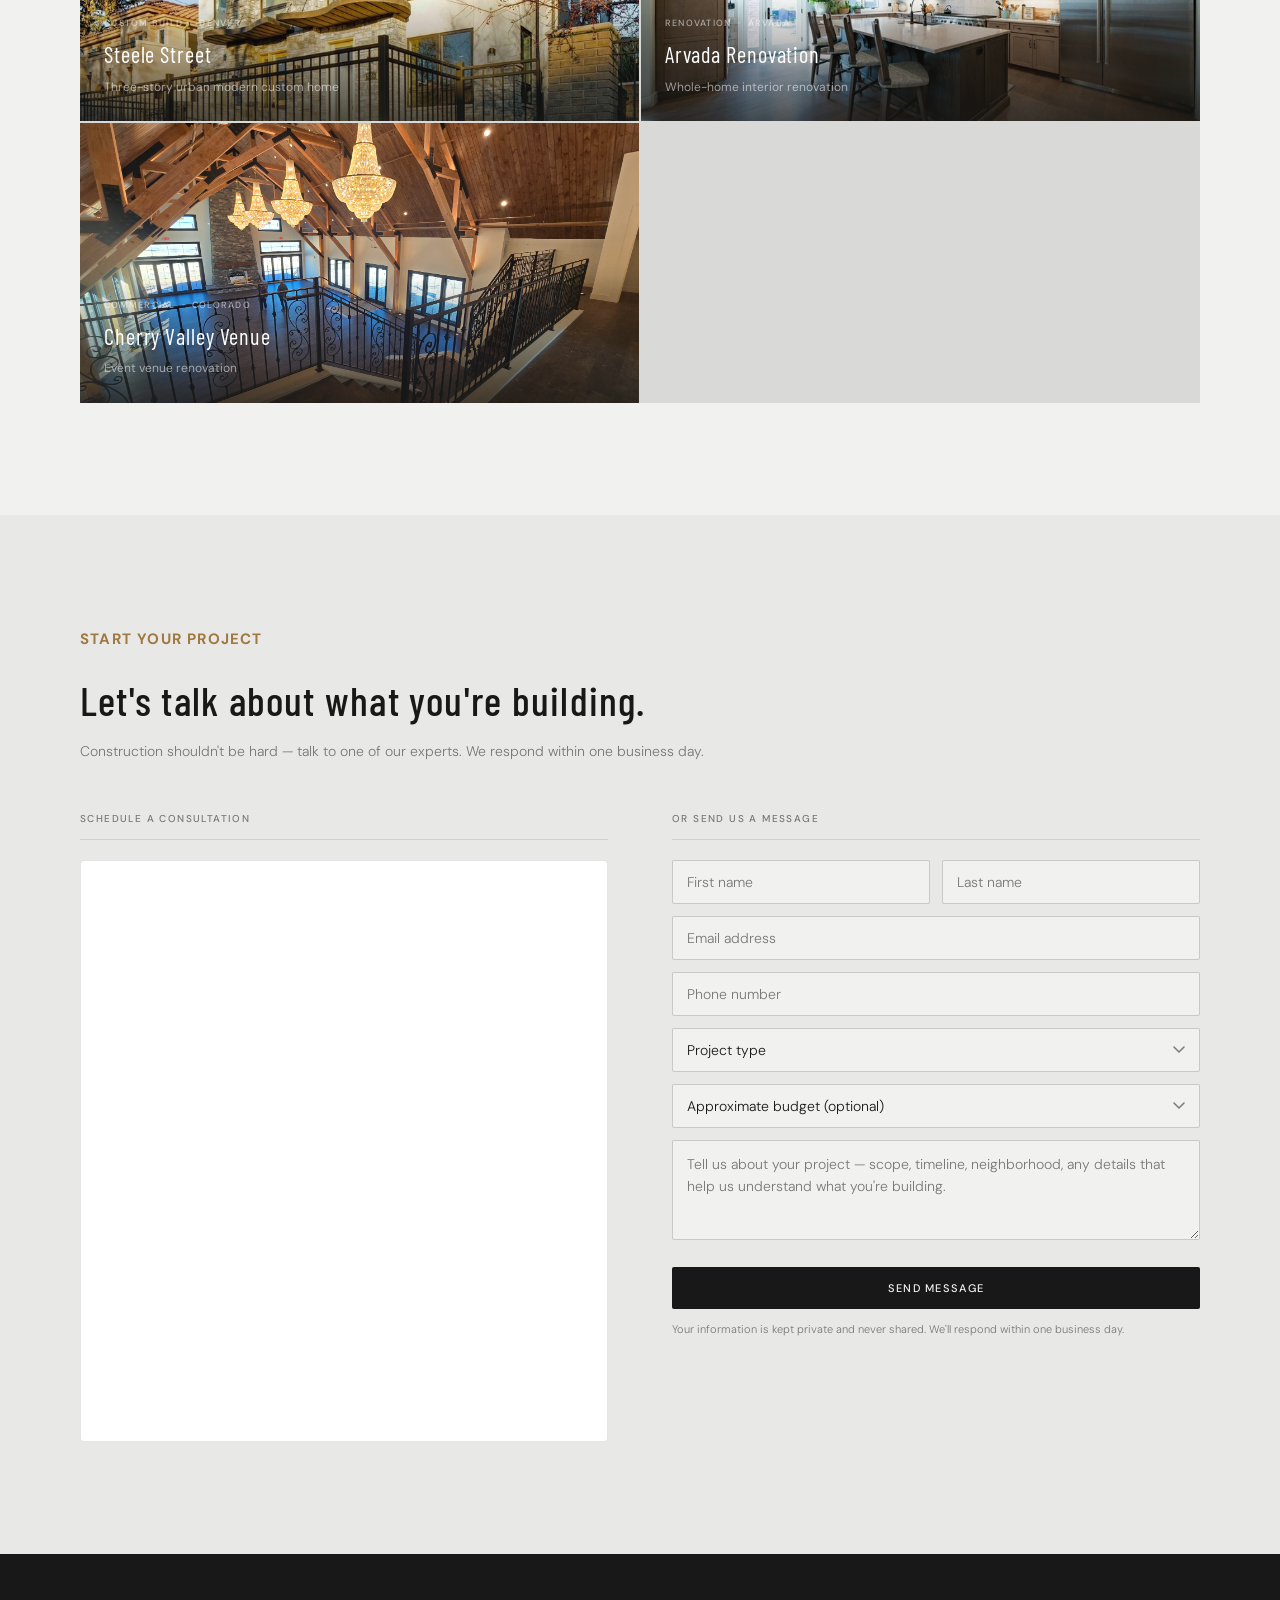
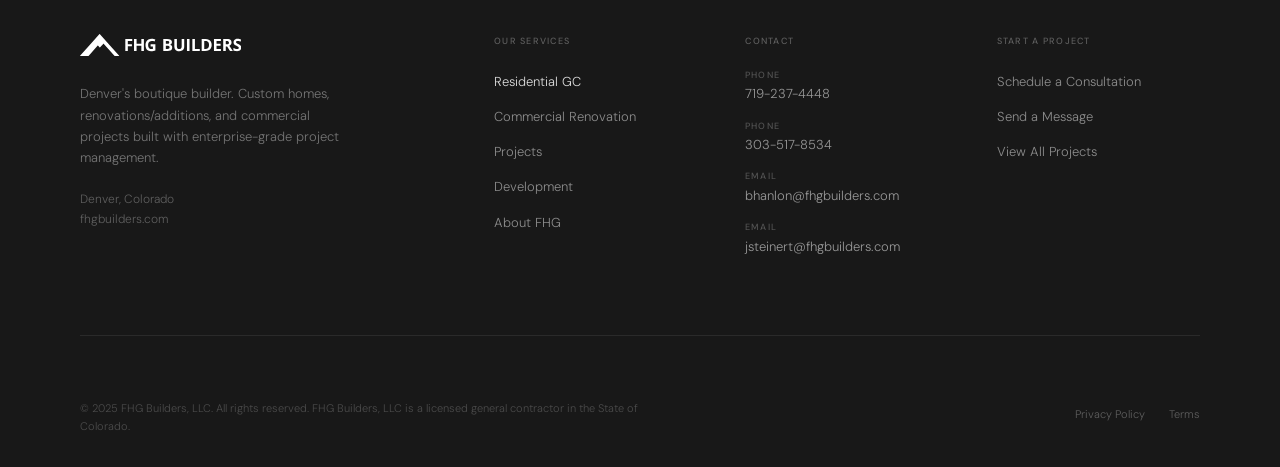
==== commit 30be2c32: "Fix portfolio" ====
--- a/index.html
+++ b/index.html
@@ -59,18 +59,22 @@
 <section class="hero" aria-label="FHG Builders — Featured Projects">
   <div class="hero-slides">
       <div class="hero-slide active" data-index="0">
-        <img src="images/hero/hero-long.jpg" alt="Long Renovation · Denver Metro" loading="eager">
+        <img src="images/Commercial/cover-cherryvalley.jpg" alt="Cherry Valley Event Venue" loading="eager">
         <div class="hero-gradient"></div>
       </div>
-      <div class="hero-slide " data-index="1">
+      <div class="hero-slide" data-index="1">
+        <img src="images/hero/hero-long.jpg" alt="Long Renovation · Denver Metro" loading="lazy">
+        <div class="hero-gradient"></div>
+      </div>
+      <div class="hero-slide" data-index="2">
         <img src="images/hero/hero-steele.jpg" alt="Steele Street · Denver" loading="lazy">
         <div class="hero-gradient"></div>
       </div>
-      <div class="hero-slide " data-index="2">
+      <div class="hero-slide" data-index="3">
         <img src="images/hero/hero-kerr.jpg" alt="Kerr Gulch · Evergreen" loading="lazy">
         <div class="hero-gradient"></div>
       </div>
-      <div class="hero-slide " data-index="3">
+      <div class="hero-slide" data-index="4">
         <img src="images/hero/hero-cherry.jpg" alt="Cherry Hills Village · South Denver" loading="lazy">
         <div class="hero-gradient"></div>
       </div>
@@ -95,14 +99,15 @@
 
   <!-- Slide indicators -->
   <div class="hero-indicators" aria-label="Slide navigation">
-    <button class="hero-ind active" data-slide="0" aria-label="Long Renovation"></button>
-    <button class="hero-ind" data-slide="1" aria-label="Steele Street"></button>
-    <button class="hero-ind" data-slide="2" aria-label="Kerr Gulch"></button>
-    <button class="hero-ind" data-slide="3" aria-label="Cherry Hills Village"></button>
+    <button class="hero-ind active" data-slide="0" aria-label="Cherry Valley"></button>
+    <button class="hero-ind" data-slide="1" aria-label="Long Renovation"></button>
+    <button class="hero-ind" data-slide="2" aria-label="Steele Street"></button>
+    <button class="hero-ind" data-slide="3" aria-label="Kerr Gulch"></button>
+    <button class="hero-ind" data-slide="4" aria-label="Cherry Hills Village"></button>
   </div>
 
   <!-- Project label -->
-  <div class="hero-proj-label" id="hero-proj-label">Long Renovation · Denver Metro</div>
+  <div class="hero-proj-label" id="hero-proj-label">Cherry Valley Event Venue · Colorado</div>
 
   <div class="hero-scroll" aria-hidden="true">
     <div class="hero-scroll-line"></div>
